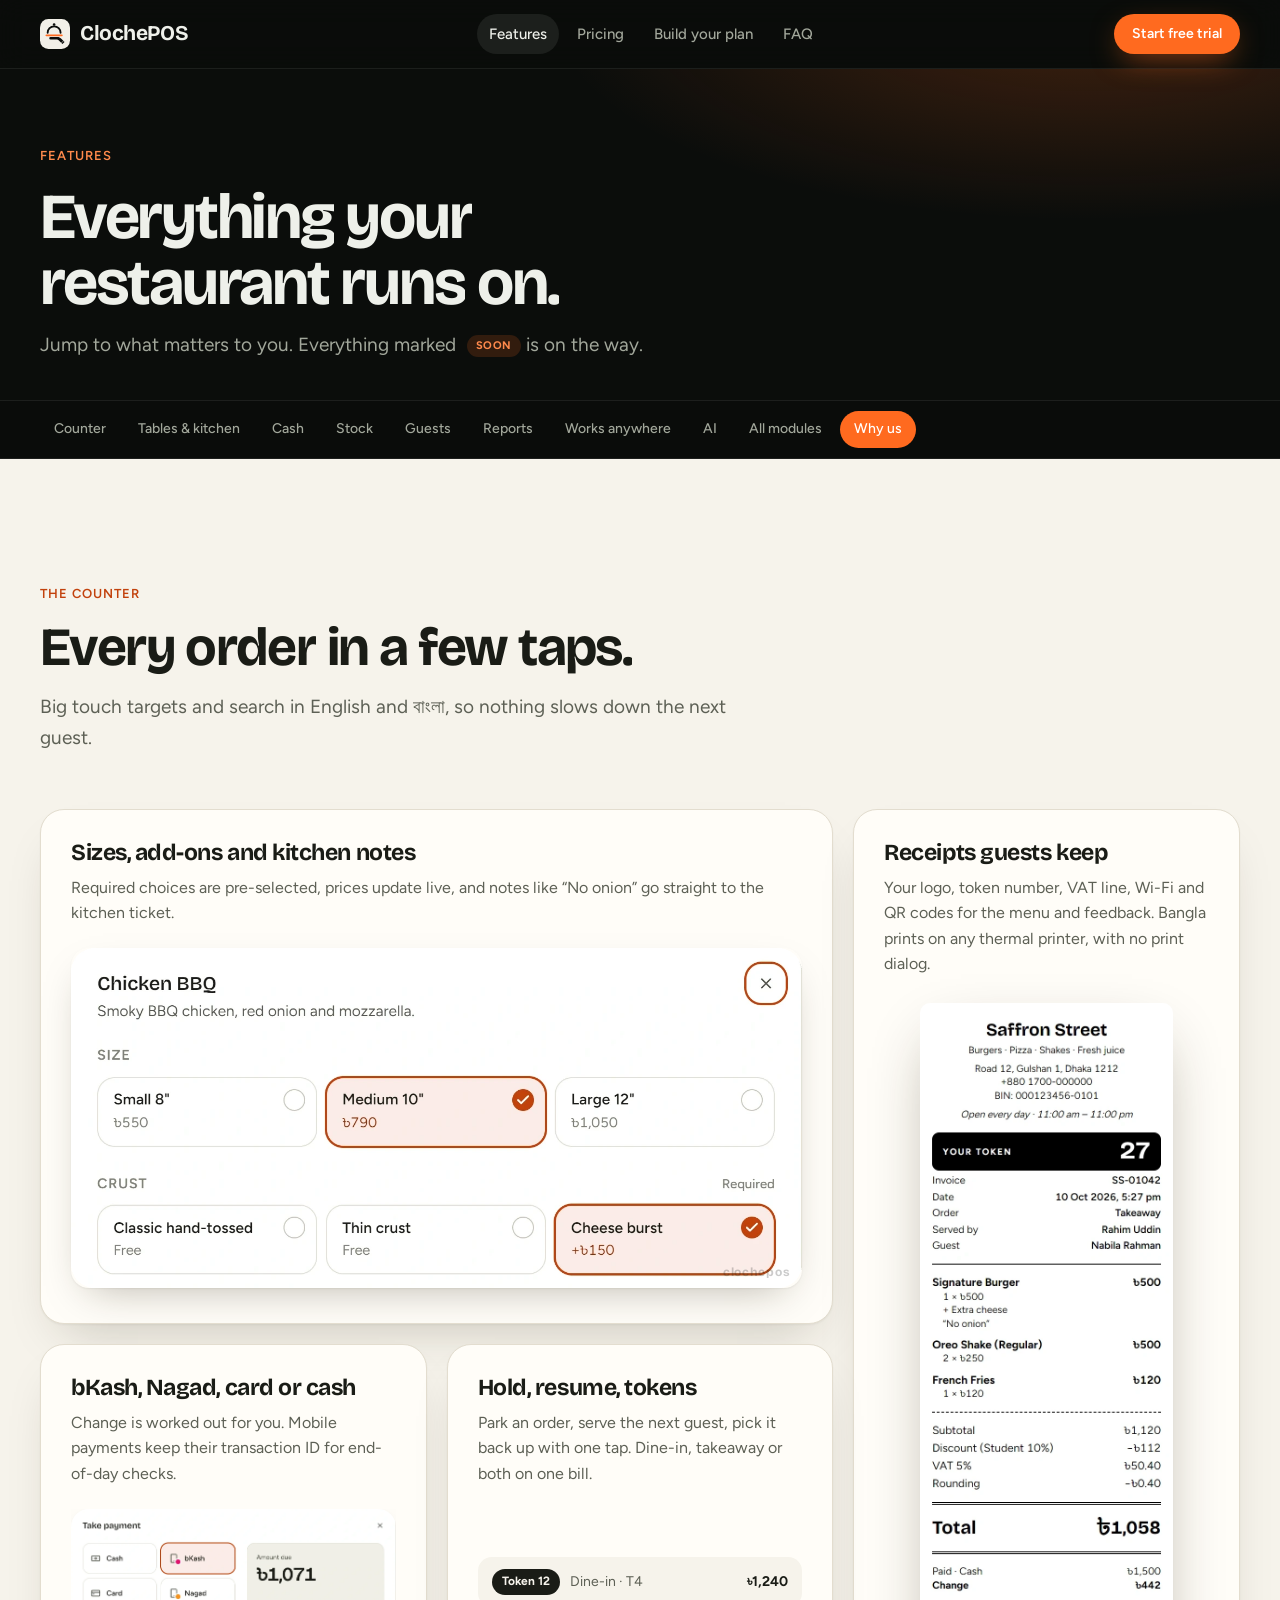
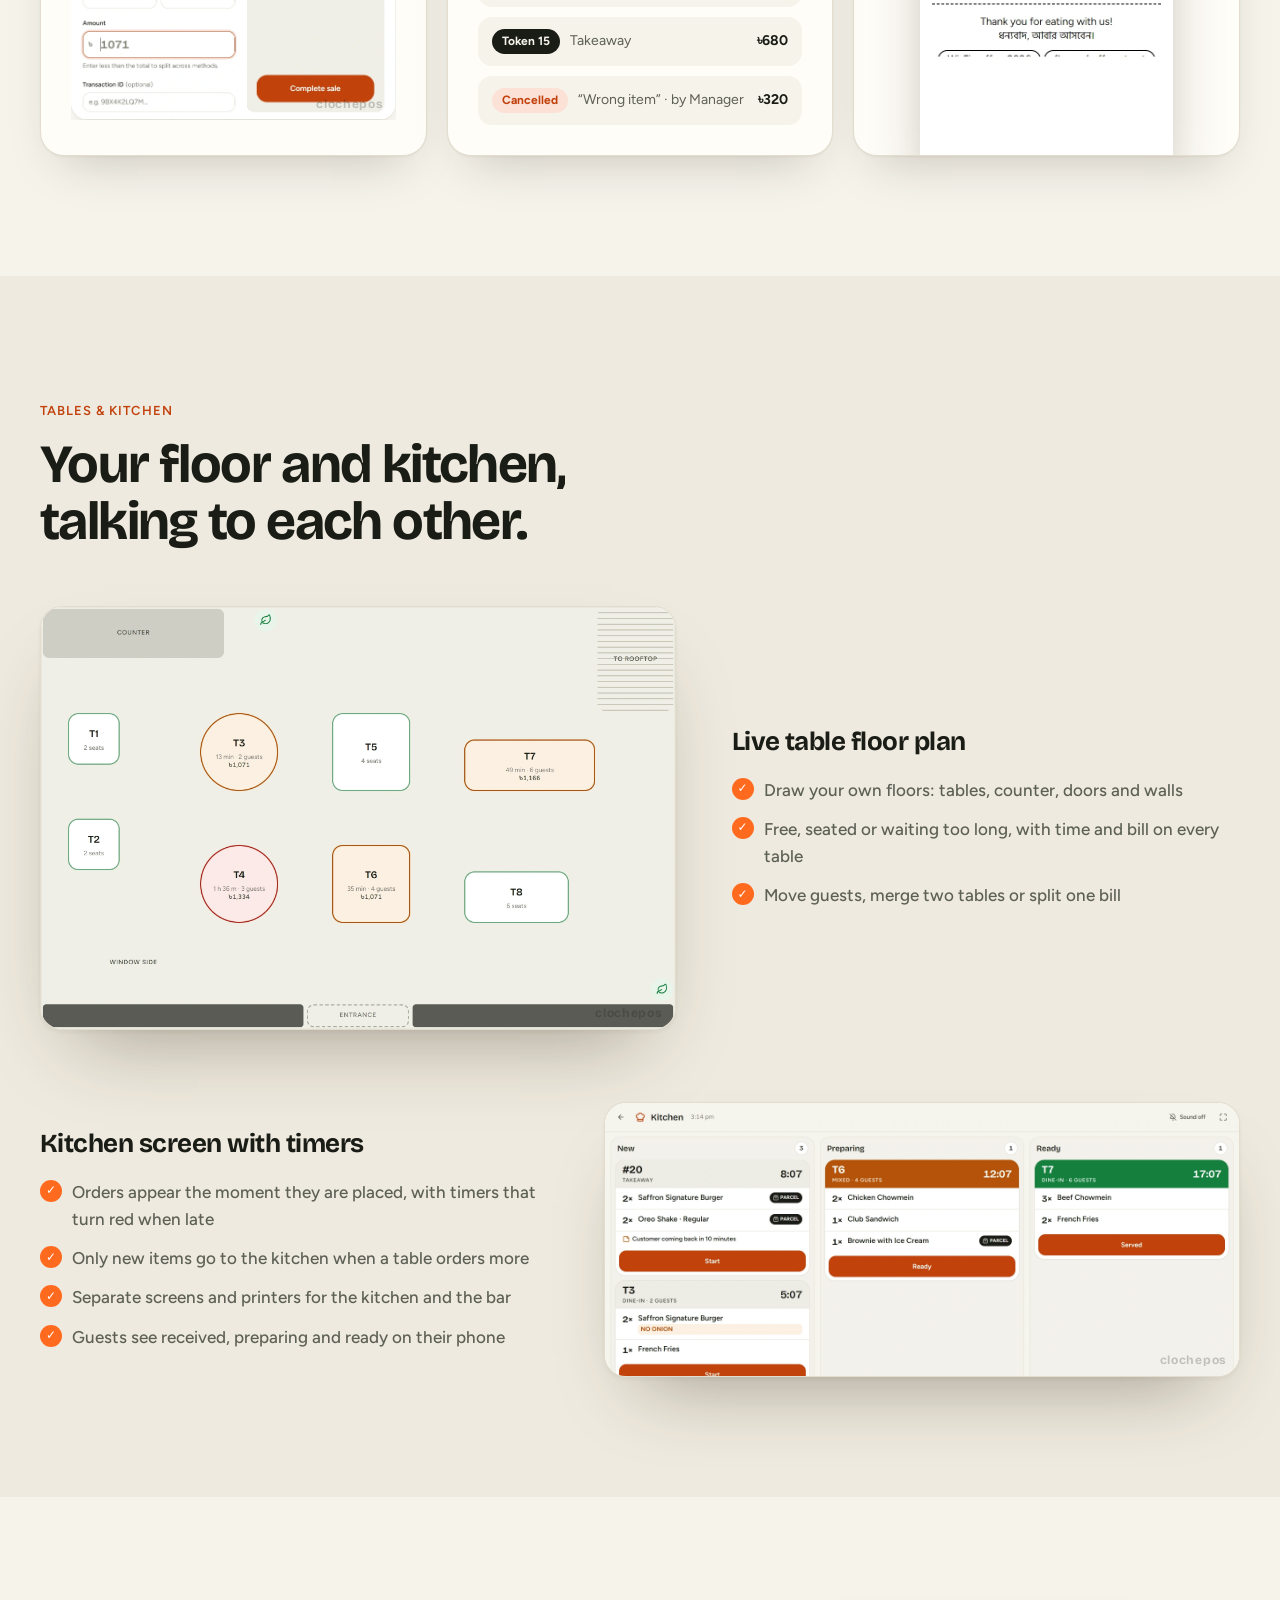
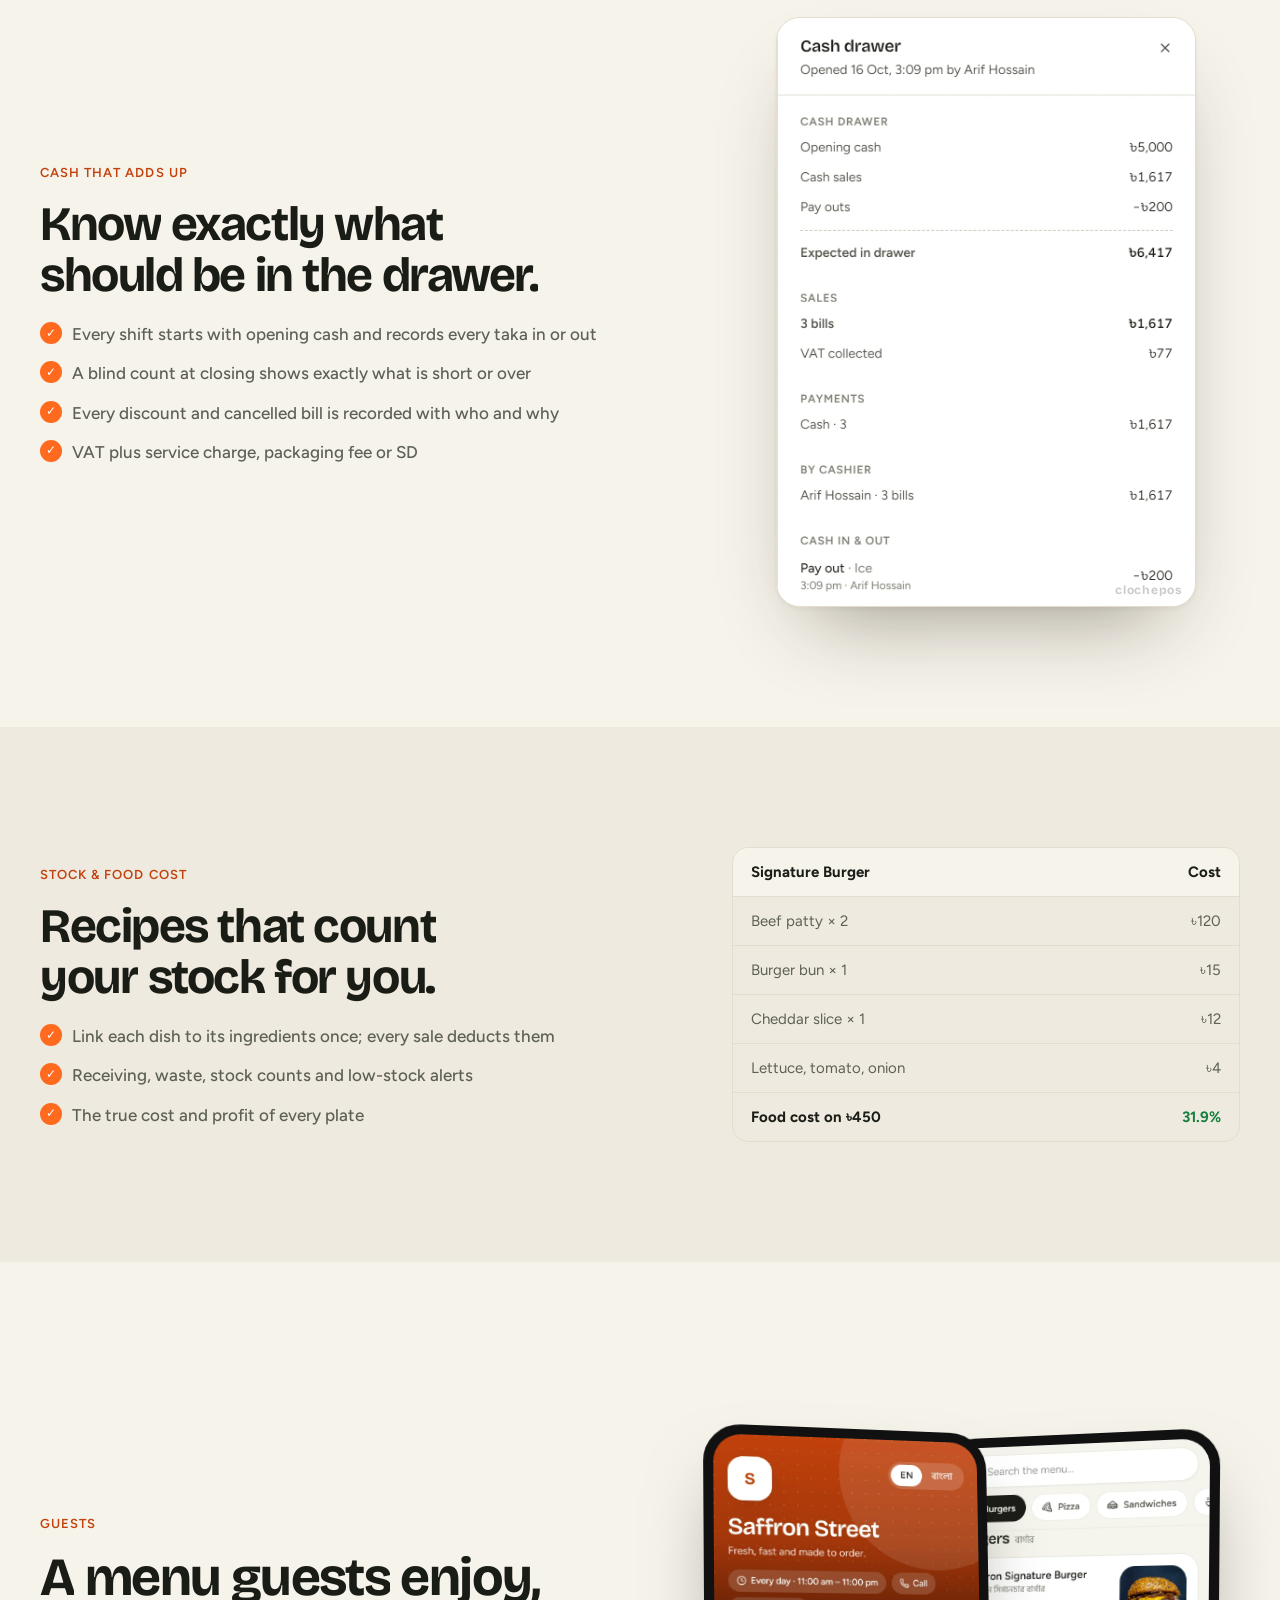
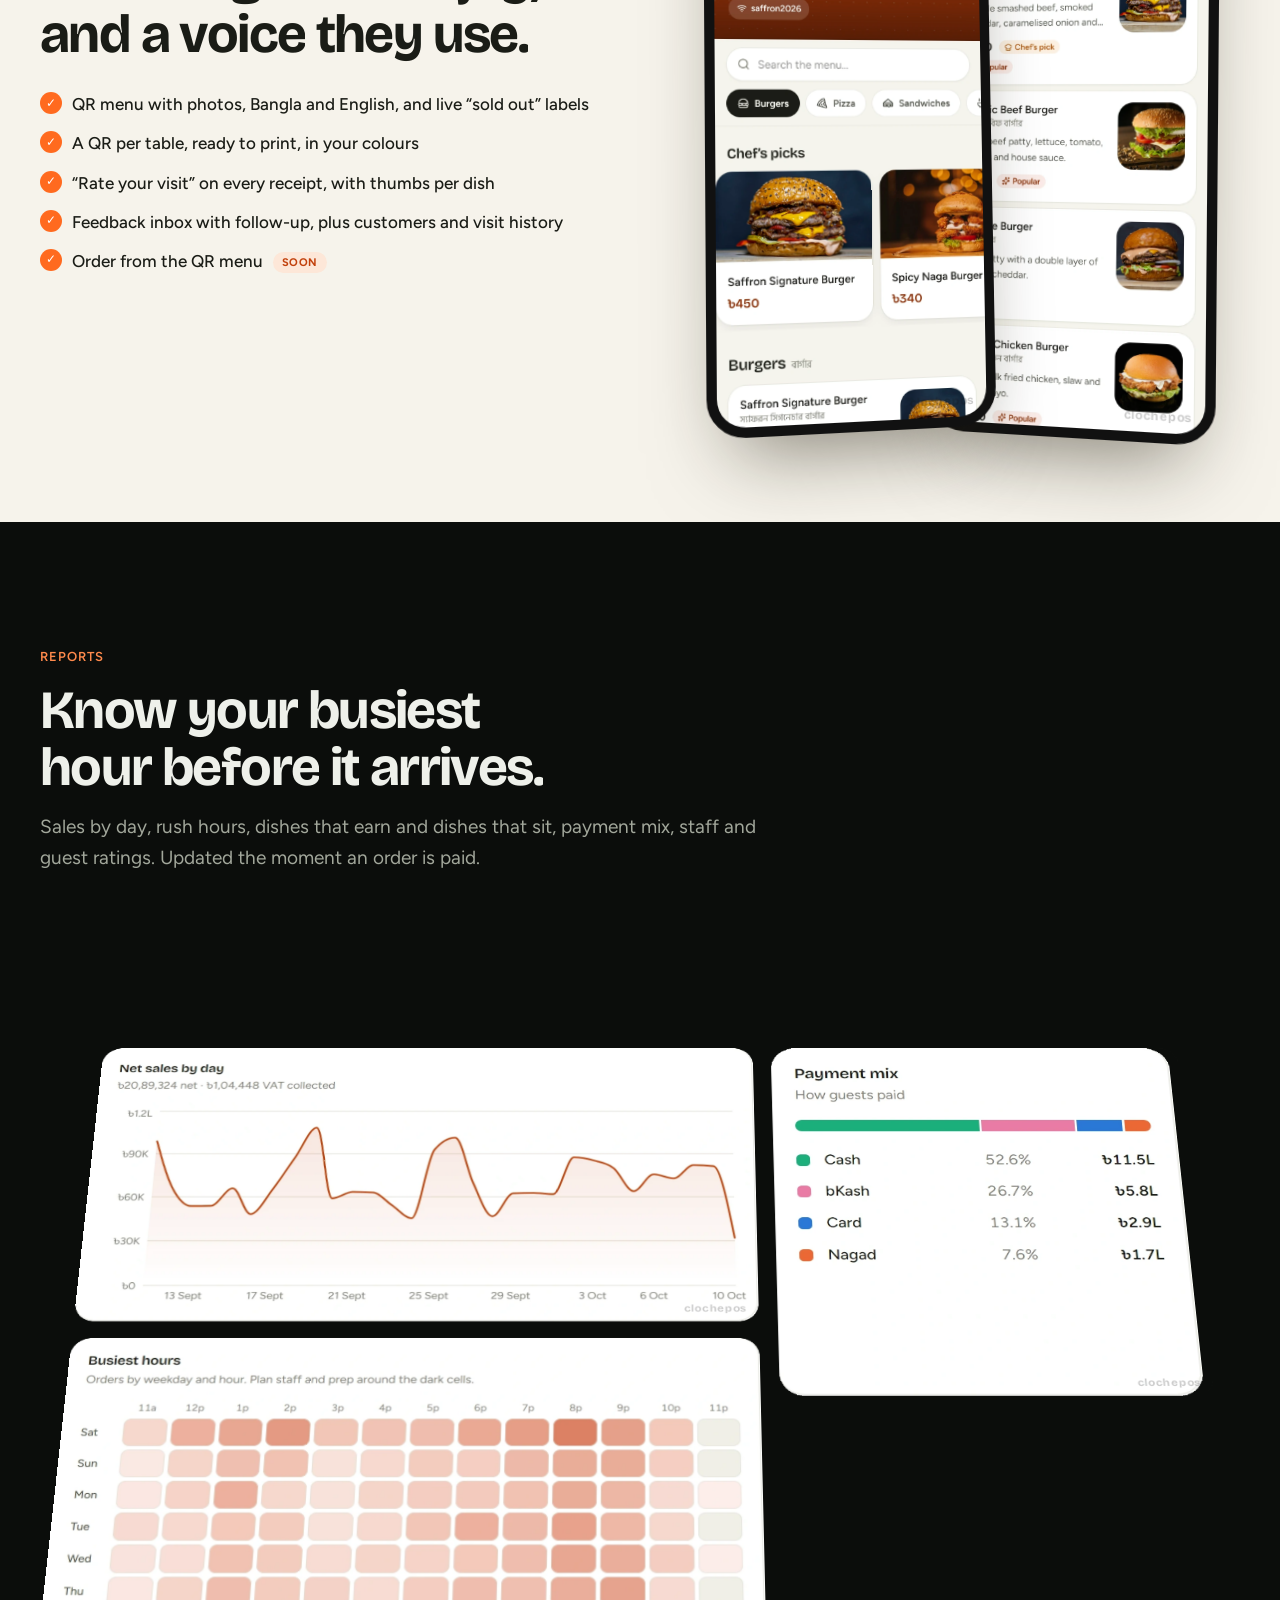
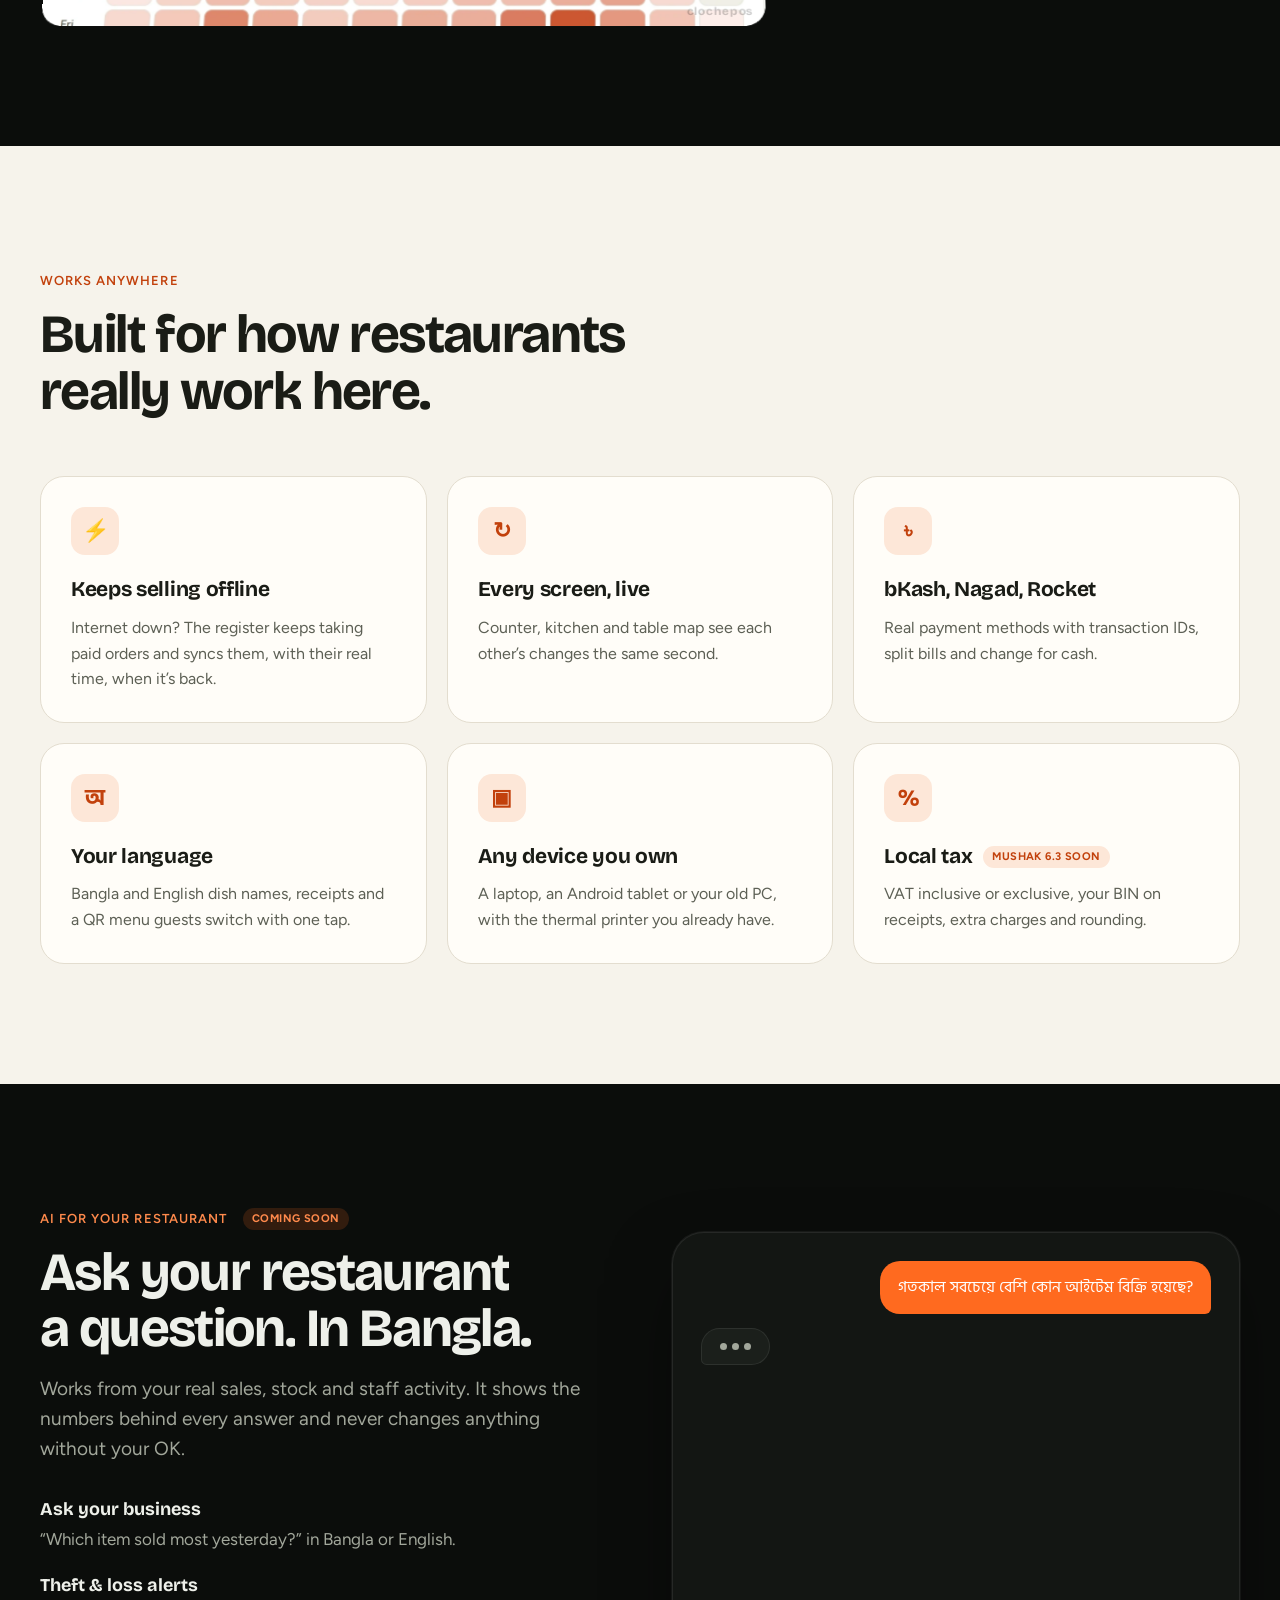
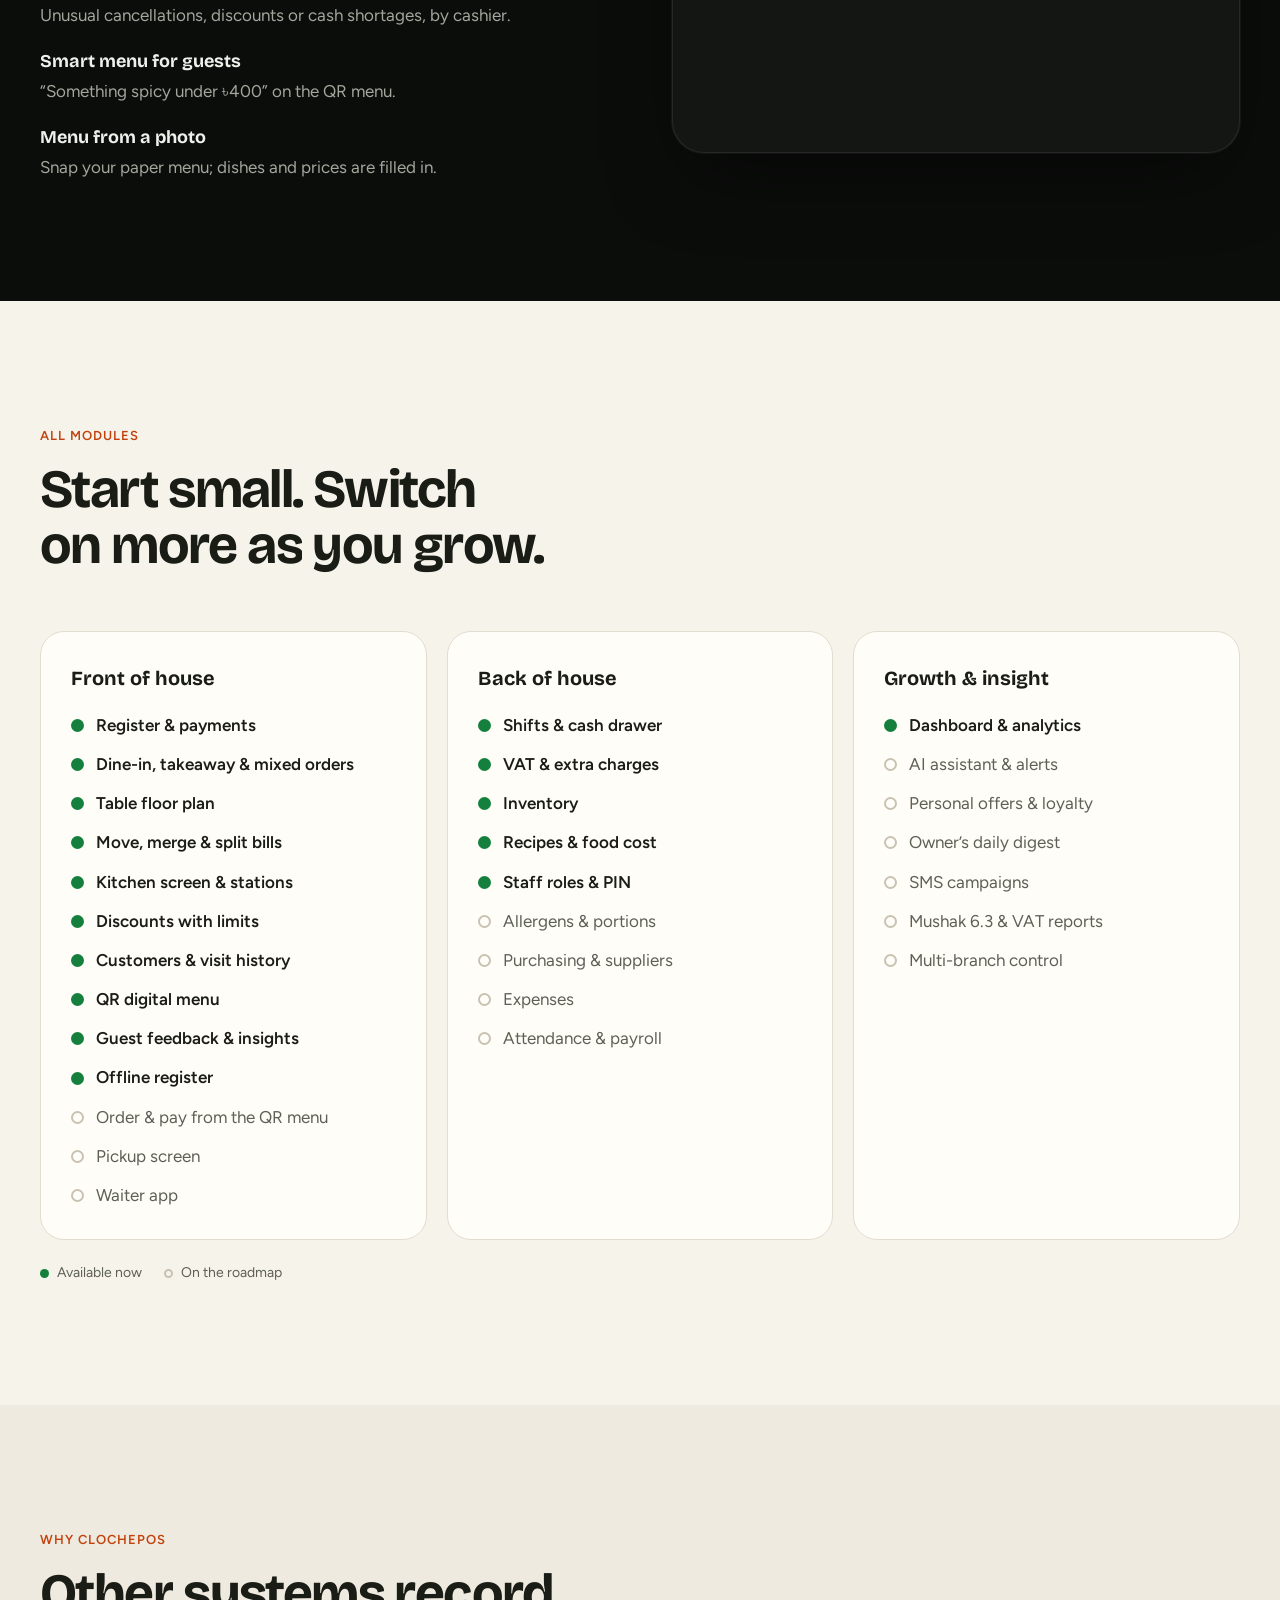
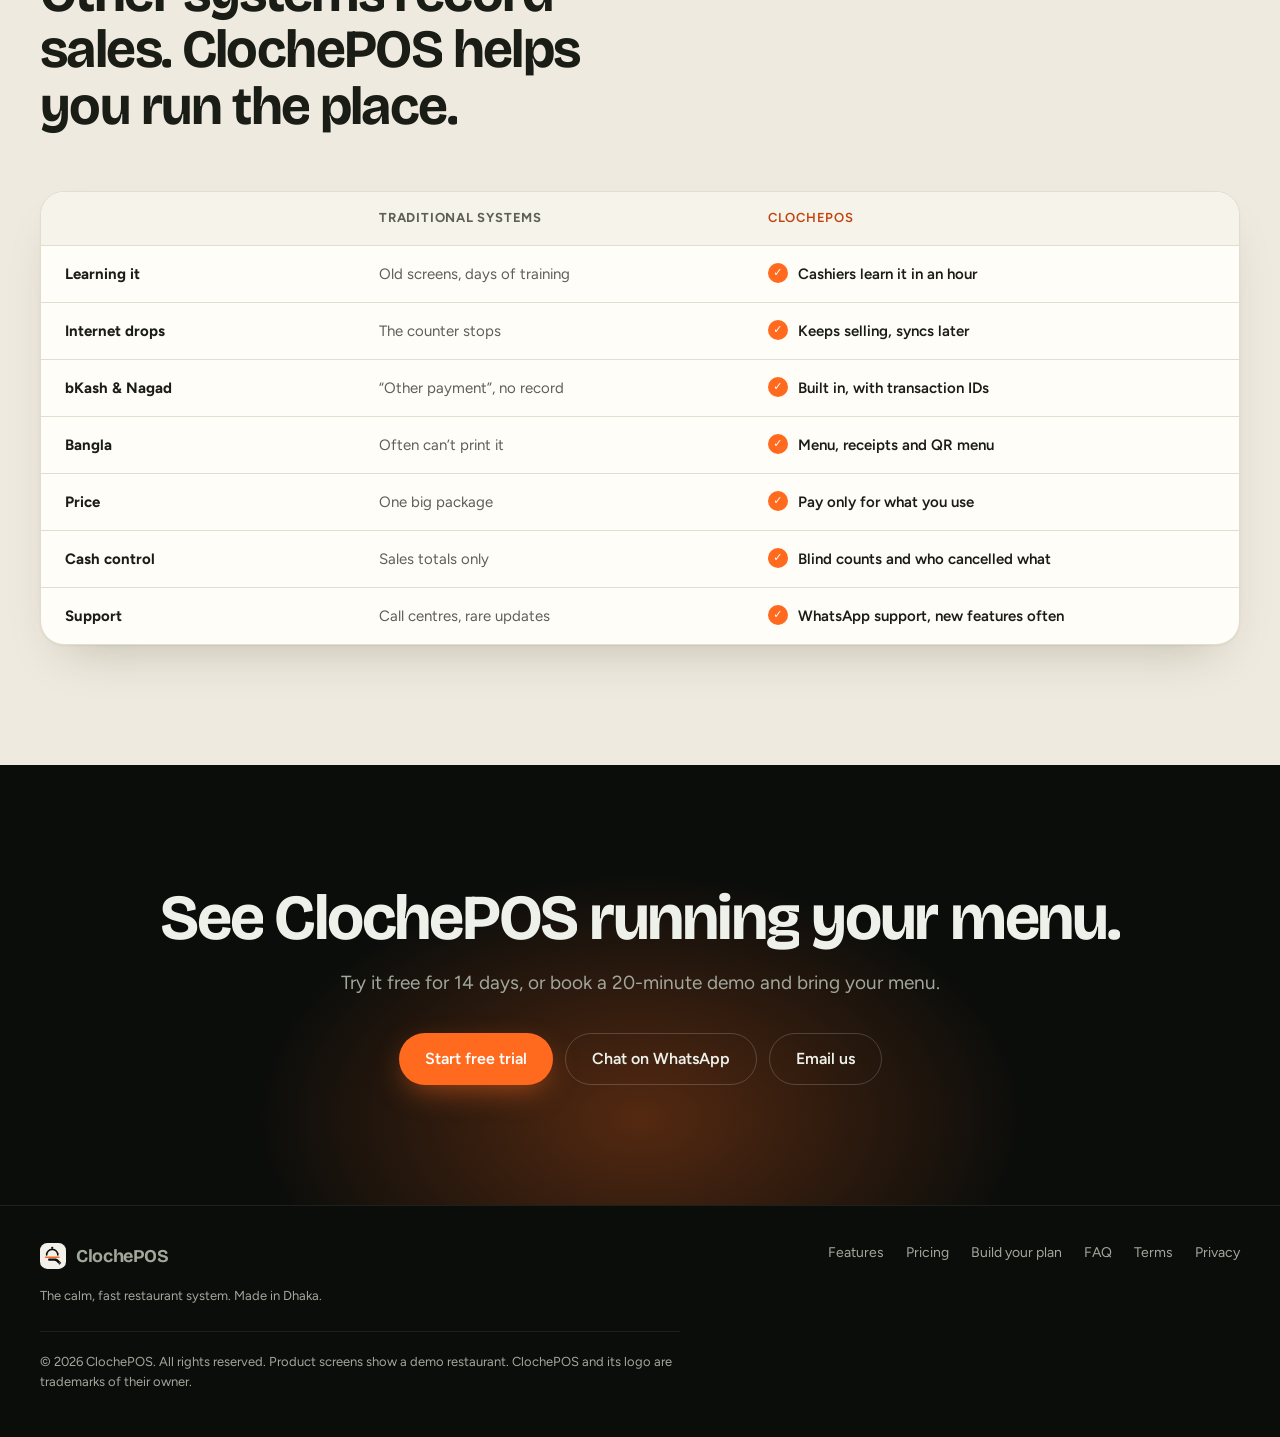
==== features.html @ 8d11abac "Split the site into short pages and rename to ClochePOS Home is now a short overview; features, pric" ====
<!doctype html>
<html lang="en">
<head>
    <meta charset="utf-8">
    <meta name="viewport" content="width=device-width, initial-scale=1">
    <title>Features · ClochePOS</title>
    <meta name="description" content="Everything ClochePOS does: fast billing, tables and kitchen screen, cash control, stock and food cost, QR menu and guest feedback, reports, offline register and live updates.">
    <meta name="theme-color" content="#0b0d0b">
    <link rel="canonical" href="https://clochepos.com/features">
    <meta property="og:title" content="Features · ClochePOS">
    <meta property="og:description" content="Everything ClochePOS does: fast billing, tables and kitchen screen, cash control, stock and food cost, QR menu and guest feedback, reports, offline register and live updates.">
    <meta property="og:type" content="website">
    <meta property="og:url" content="https://clochepos.com/features">
    <link rel="icon" href="assets/favicon.svg" type="image/svg+xml">
    <link rel="preconnect" href="https://fonts.googleapis.com">
    <link rel="preconnect" href="https://fonts.gstatic.com" crossorigin>
    <link href="https://fonts.googleapis.com/css2?family=Bricolage+Grotesque:opsz,wght@12..96,500..800&family=Figtree:wght@400..700&family=Hind+Siliguri:wght@400;600&display=swap" rel="stylesheet">
    <link rel="stylesheet" href="assets/styles.css">
    <script>document.documentElement.classList.add("js")</script>
</head>
<body>
<a class="skip" href="#main">Skip to content</a>

<!-- Built by build.py from pages/features.html: edit that file, not this one. -->
<header class="nav">
    <div class="wrap nav-inner">
        <a href="index.html" class="brand" aria-label="ClochePOS home">
            <svg viewBox="0 0 32 32" aria-hidden="true"><rect width="32" height="32" rx="9" fill="#F2F0E8"/><svg x="3.5" y="3.5" width="25" height="25" viewBox="2.6 7.2 29 29"><path d="M8 20.2a8 8 0 0 1 16 0" fill="none" stroke="#0B0D0B" stroke-width="2.3" stroke-linecap="round"/><circle cx="16" cy="10" r="1.6" fill="#0B0D0B"/><path d="M6.5 23.4h19" stroke="#FF6A1F" stroke-width="2.3" stroke-linecap="round"/><path d="M11.6 25.3H20.2C22.1 25.3 23.4 26 24.9 27.5L28.9 31.5L26.3 34.1L21.9 29.7C21 28.8 20.1 28.5 18.7 28.5H11.6A1.6 1.6 0 0 1 11.6 25.3Z" fill="#0B0D0B"/><path d="M27.6 30.2 L25.0 32.8" stroke="#F2F0E8" stroke-width="0.7" stroke-linecap="round"/></svg></svg>
            <span>ClochePOS</span>
        </a>
        <nav class="nav-links" id="nav-links" aria-label="Main">
            <a href="features.html" aria-current="page">Features</a>
            <a href="pricing.html">Pricing</a>
            <a href="plan.html">Build your plan</a>
            <a href="faq.html">FAQ</a>
            <a class="nav-mobile-only" href="#contact" data-contact>Talk to us</a>
        </nav>
        <div class="nav-actions">
            <a class="btn btn-accent btn-sm" data-trial href="https://start.clochepos.com">Start free trial</a>
            <button class="nav-toggle" type="button" aria-expanded="false" aria-controls="nav-links" aria-label="Menu"><span></span><span></span></button>
        </div>
    </div>
    <span class="progress" aria-hidden="true"></span>
</header>

<main id="main">
<section class="page-hero">
        <div class="wrap">
            <p class="eyebrow">Features</p>
            <h1>Everything your restaurant runs on.</h1>
            <p class="lead">Jump to what matters to you. Everything marked <span class="soon dark">Soon</span> is on the way.</p>
        </div>
    </section>
    <nav class="jumpbar" aria-label="Feature sections">
        <div class="wrap jumpbar-inner">
            <a href="#counter">Counter</a>
            <a href="#dine-in">Tables &amp; kitchen</a>
            <a href="#cash">Cash</a>
            <a href="#stock">Stock</a>
            <a href="#guests">Guests</a>
            <a href="#reports">Reports</a>
            <a href="#anywhere">Works anywhere</a>
            <a href="#ai">AI</a>
            <a href="#modules">All modules</a>
            <a href="#why">Why us</a>
        </div>
    </nav>

    <!-- COUNTER -->
    <section class="section light" id="counter">
        <div class="wrap">
            <header class="section-head">
                <p class="eyebrow ink">The counter</p>
                <h2>Every order in a few taps.</h2>
                <p class="lead ink">Big touch targets and search in English and বাংলা, so nothing slows down the next guest.</p>
            </header>
            <div class="bento">
                <article class="card span-2 reveal">
                    <div class="card-copy">
                        <h3>Sizes, add-ons and kitchen notes</h3>
                        <p>Required choices are pre-selected, prices update live, and notes like “No onion” go straight to the kitchen ticket.</p>
                    </div>
                    <figure class="card-shot protect"><img src="assets/img/frag-options.webp" width="839" height="390" alt="Item options with sizes and crust" loading="lazy" draggable="false"></figure>
                </article>
                <article class="card tall reveal">
                    <div class="card-copy">
                        <h3>Receipts guests keep</h3>
                        <p>Your logo, token number, VAT line, Wi-Fi and QR codes for the menu and feedback. Bangla prints on any thermal printer, with no print dialog.</p>
                    </div>
                    <figure class="card-receipt protect"><img src="assets/img/receipt.webp" width="272" height="840" alt="Printed receipt with Bangla thank-you message" loading="lazy" draggable="false"></figure>
                </article>
                <article class="card reveal">
                    <div class="card-copy">
                        <h3>bKash, Nagad, card or cash</h3>
                        <p>Change is worked out for you. Mobile payments keep their transaction ID for end-of-day checks.</p>
                    </div>
                    <figure class="card-shot protect crop-bottom"><img src="assets/img/frag-payment.webp" width="839" height="545" alt="Payment screen with bKash selected" loading="lazy" draggable="false"></figure>
                </article>
                <article class="card reveal">
                    <div class="card-copy">
                        <h3>Hold, resume, tokens</h3>
                        <p>Park an order, serve the next guest, pick it back up with one tap. Dine-in, takeaway or both on one bill.</p>
                    </div>
                    <ul class="mini-list" aria-hidden="true">
                        <li><span class="badge">Token 12</span> Dine-in · T4 <em>৳1,240</em></li>
                        <li><span class="badge">Token 15</span> Takeaway <em>৳680</em></li>
                        <li><span class="badge muted">Cancelled</span> “Wrong item” · by Manager <em>৳320</em></li>
                    </ul>
                </article>
            </div>
        </div>
    </section>

    <!-- DINE-IN -->
    <section class="section cream-2" id="dine-in">
        <div class="wrap">
            <header class="section-head">
                <p class="eyebrow ink">Tables &amp; kitchen</p>
                <h2>Your floor and kitchen, talking to each other.</h2>
            </header>
            <div class="feature-split">
                <figure class="shot-frame protect reveal"><img src="assets/img/frag-floor.webp" width="1104" height="736" alt="Live floor plan with free, seated and long-waiting tables" loading="lazy" draggable="false"></figure>
                <div class="feature-copy reveal">
                    <h3>Live table floor plan</h3>
                    <ul class="ticks">
                        <li>Draw your own floors: tables, counter, doors and walls</li>
                        <li>Free, seated or waiting too long, with time and bill on every table</li>
                        <li>Move guests, merge two tables or split one bill</li>
                    </ul>
                </div>
            </div>
            <div class="feature-split reverse">
                <figure class="shot-frame protect reveal"><img src="assets/img/frag-kitchen.webp" width="1440" height="620" alt="Kitchen screen with new, preparing and ready orders and timers" loading="lazy" draggable="false"></figure>
                <div class="feature-copy reveal">
                    <h3>Kitchen screen with timers</h3>
                    <ul class="ticks">
                        <li>Orders appear the moment they are placed, with timers that turn red when late</li>
                        <li>Only new items go to the kitchen when a table orders more</li>
                        <li>Separate screens and printers for the kitchen and the bar</li>
                        <li>Guests see received, preparing and ready on their phone</li>
                    </ul>
                </div>
            </div>
        </div>
    </section>

    <!-- CASH -->
    <section class="section light" id="cash">
        <div class="wrap feature-split">
            <div class="feature-copy reveal">
                <p class="eyebrow ink">Cash that adds up</p>
                <h2 class="feature-title">Know exactly what should be in the drawer.</h2>
                <ul class="ticks">
                    <li>Every shift starts with opening cash and records every taka in or out</li>
                    <li>A blind count at closing shows exactly what is short or over</li>
                    <li>Every discount and cancelled bill is recorded with who and why</li>
                    <li>VAT plus service charge, packaging fee or SD</li>
                </ul>
            </div>
            <figure class="drawer-frame protect reveal"><img src="assets/img/frag-drawer.webp" width="448" height="630" alt="Cash drawer panel with opening cash, cash sales, pay outs and expected amount" loading="lazy" draggable="false"></figure>
        </div>
    </section>

    <!-- STOCK -->
    <section class="section cream-2" id="stock">
        <div class="wrap feature-split">
            <div class="feature-copy reveal">
                <p class="eyebrow ink">Stock &amp; food cost</p>
                <h2 class="feature-title">Recipes that count your stock for you.</h2>
                <ul class="ticks">
                    <li>Link each dish to its ingredients once; every sale deducts them</li>
                    <li>Receiving, waste, stock counts and low-stock alerts</li>
                    <li>The true cost and profit of every plate</li>
                </ul>
            </div>
            <div class="recipe reveal" aria-hidden="true">
                <div class="recipe-row head"><span>Signature Burger</span><span>Cost</span></div>
                <div class="recipe-row"><span>Beef patty × 2</span><span>৳120</span></div>
                <div class="recipe-row"><span>Burger bun × 1</span><span>৳15</span></div>
                <div class="recipe-row"><span>Cheddar slice × 1</span><span>৳12</span></div>
                <div class="recipe-row"><span>Lettuce, tomato, onion</span><span>৳4</span></div>
                <div class="recipe-row total"><span>Food cost on ৳450</span><span class="ok">33.6%</span></div>
            </div>
        </div>
    </section>

    <!-- GUESTS -->
    <section class="section light" id="guests">
        <div class="wrap qr-split">
            <div class="qr-copy reveal">
                <p class="eyebrow ink">Guests</p>
                <h2>A menu guests enjoy, and a voice they use.</h2>
                <ul class="ticks">
                    <li>QR menu with photos, Bangla and English, and live “sold out” labels</li>
                    <li>A QR per table, ready to print, in your colours</li>
                    <li>“Rate your visit” on every receipt, with thumbs per dish</li>
                    <li>Feedback inbox with follow-up, plus customers and visit history</li>
                    <li>Order from the QR menu <span class="soon">Soon</span></li>
                </ul>
            </div>
            <div class="phones reveal" aria-label="QR menu on two phones">
                <figure class="phone protect"><img src="assets/img/qr-menu.webp" width="520" height="1125" alt="QR menu header with chef's picks" loading="lazy" draggable="false"></figure>
                <figure class="phone back protect"><img src="assets/img/qr-menu-list.webp" width="520" height="1125" alt="QR menu list with photos and prices" loading="lazy" draggable="false"></figure>
            </div>
        </div>
    </section>

    <!-- REPORTS -->
    <section class="section dark" id="reports">
        <div class="wrap insights">
            <header class="section-head">
                <p class="eyebrow">Reports</p>
                <h2>Know your busiest hour before it arrives.</h2>
                <p class="lead">Sales by day, rush hours, dishes that earn and dishes that sit, payment mix, staff and guest ratings. Updated the moment an order is paid.</p>
            </header>
            <div class="insight-stage">
                <figure class="shot ins-trend protect wipe"><img src="assets/img/frag-trend.webp" width="911" height="438" alt="Net sales by day chart" draggable="false"></figure>
                <figure class="shot ins-mix protect wipe"><img src="assets/img/frag-paymix.webp" width="444" height="438" alt="Payment mix: cash, bKash, card, Nagad" draggable="false"></figure>
                <figure class="shot ins-heat protect wipe"><img src="assets/img/frag-heatmap.webp" width="911" height="413" alt="Busiest hours heatmap" draggable="false"></figure>
            </div>
        </div>
    </section>

    <!-- WORKS ANYWHERE -->
    <section class="section light" id="anywhere">
        <div class="wrap">
            <header class="section-head">
                <p class="eyebrow ink">Works anywhere</p>
                <h2>Built for how restaurants really work here.</h2>
            </header>
            <div class="bd-grid">
                <article class="bd reveal"><span class="bd-ico" aria-hidden="true">⚡</span><h3>Keeps selling offline</h3><p>Internet down? The register keeps taking paid orders and syncs them, with their real time, when it’s back.</p></article>
                <article class="bd reveal"><span class="bd-ico" aria-hidden="true">↻</span><h3>Every screen, live</h3><p>Counter, kitchen and table map see each other’s changes the same second.</p></article>
                <article class="bd reveal"><span class="bd-ico" aria-hidden="true">৳</span><h3>bKash, Nagad, Rocket</h3><p>Real payment methods with transaction IDs, split bills and change for cash.</p></article>
                <article class="bd reveal"><span class="bd-ico bn" aria-hidden="true">অ</span><h3>Your language</h3><p>Bangla and English dish names, receipts and a QR menu guests switch with one tap.</p></article>
                <article class="bd reveal"><span class="bd-ico" aria-hidden="true">▣</span><h3>Any device you own</h3><p>A laptop, an Android tablet or your old PC, with the thermal printer you already have.</p></article>
                <article class="bd reveal"><span class="bd-ico" aria-hidden="true">%</span><h3>Local tax <span class="soon">Mushak 6.3 soon</span></h3><p>VAT inclusive or exclusive, your BIN on receipts, extra charges and rounding.</p></article>
            </div>
        </div>
    </section>

    <!-- AI -->
    <section class="section dark ai" id="ai">
        <div class="wrap ai-grid">
            <div>
                <p class="eyebrow">AI for your restaurant <span class="soon dark">Coming soon</span></p>
                <h2>Ask your restaurant a question. In Bangla.</h2>
                <p class="lead">Works from your real sales, stock and staff activity. It shows the numbers behind every answer and never changes anything without your OK.</p>
                <ul class="ai-list">
                    <li><b>Ask your business</b> “Which item sold most yesterday?” in Bangla or English.</li>
                    <li><b>Theft &amp; loss alerts</b> Unusual cancellations, discounts or cash shortages, by cashier.</li>
                    <li><b>Smart menu for guests</b> “Something spicy under ৳400” on the QR menu.</li>
                    <li><b>Menu from a photo</b> Snap your paper menu; dishes and prices are filled in.</li>
                </ul>
            </div>
            <div class="chat" aria-label="Example conversation">
                <div class="msg me bn">গতকাল সবচেয়ে বেশি কোন আইটেম বিক্রি হয়েছে?</div>
                <div class="msg bot">
                    <p><b>Classic Beef Burger</b> led yesterday with <b>38 sold</b> (৳12,160), up 18% on last Friday.</p>
                    <p class="hint">You’re likely to run low on burger buns by Saturday evening. Order 120 more.</p>
                </div>
                <div class="msg me">Any cancelled bills I should look at?</div>
                <div class="msg bot"><p>3 bills were cancelled after 10 pm on one register, all marked “Wrong item”. That’s higher than usual for that shift.</p></div>
            </div>
        </div>
    </section>

    <!-- MODULES -->
    <section class="section light" id="modules">
        <div class="wrap">
            <header class="section-head">
                <p class="eyebrow ink">All modules</p>
                <h2>Start small. Switch on more as you grow.</h2>
            </header>
            <div class="modules">
                <div class="mod-col">
                    <h3>Front of house</h3>
                    <ul>
                        <li class="live">Register &amp; payments</li>
                        <li class="live">Dine-in, takeaway &amp; mixed orders</li>
                        <li class="live">Table floor plan</li>
                        <li class="live">Move, merge &amp; split bills</li>
                        <li class="live">Kitchen screen &amp; stations</li>
                        <li class="live">Discounts with limits</li>
                        <li class="live">Customers &amp; visit history</li>
                        <li class="live">QR digital menu</li>
                        <li class="live">Guest feedback &amp; insights</li>
                        <li class="live">Offline register</li>
                        <li>Order &amp; pay from the QR menu</li>
                        <li>Pickup screen</li>
                        <li>Waiter app</li>
                    </ul>
                </div>
                <div class="mod-col">
                    <h3>Back of house</h3>
                    <ul>
                        <li class="live">Shifts &amp; cash drawer</li>
                        <li class="live">VAT &amp; extra charges</li>
                        <li class="live">Inventory</li>
                        <li class="live">Recipes &amp; food cost</li>
                        <li class="live">Staff roles &amp; PIN</li>
                        <li>Allergens &amp; portions</li>
                        <li>Purchasing &amp; suppliers</li>
                        <li>Expenses</li>
                        <li>Attendance &amp; payroll</li>
                    </ul>
                </div>
                <div class="mod-col">
                    <h3>Growth &amp; insight</h3>
                    <ul>
                        <li class="live">Dashboard &amp; analytics</li>
                        <li>AI assistant &amp; alerts</li>
                        <li>Personal offers &amp; loyalty</li>
                        <li>Owner’s daily digest</li>
                        <li>SMS campaigns</li>
                        <li>Mushak 6.3 &amp; VAT reports</li>
                        <li>Multi-branch control</li>
                    </ul>
                </div>
            </div>
            <p class="legend"><span class="live-dot"></span> Available now <span class="soon-dot"></span> On the roadmap</p>
        </div>
    </section>

    <!-- WHY US -->
    <section class="section cream-2" id="why">
        <div class="wrap">
            <header class="section-head">
                <p class="eyebrow ink">Why ClochePOS</p>
                <h2>Other systems record sales. ClochePOS helps you run the place.</h2>
            </header>
            <div class="compare reveal" role="table" aria-label="ClochePOS compared with traditional restaurant software">
                <div class="compare-row compare-head" role="row">
                    <span role="columnheader"></span>
                    <span role="columnheader">Traditional systems</span>
                    <span role="columnheader">ClochePOS</span>
                </div>
                <div class="compare-row" role="row"><span role="rowheader">Learning it</span><span role="cell">Old screens, days of training</span><span role="cell">Cashiers learn it in an hour</span></div>
                <div class="compare-row" role="row"><span role="rowheader">Internet drops</span><span role="cell">The counter stops</span><span role="cell">Keeps selling, syncs later</span></div>
                <div class="compare-row" role="row"><span role="rowheader">bKash &amp; Nagad</span><span role="cell">“Other payment”, no record</span><span role="cell">Built in, with transaction IDs</span></div>
                <div class="compare-row" role="row"><span role="rowheader">Bangla</span><span role="cell">Often can’t print it</span><span role="cell">Menu, receipts and QR menu</span></div>
                <div class="compare-row" role="row"><span role="rowheader">Price</span><span role="cell">One big package</span><span role="cell">Pay only for what you use</span></div>
                <div class="compare-row" role="row"><span role="rowheader">Cash control</span><span role="cell">Sales totals only</span><span role="cell">Blind counts and who cancelled what</span></div>
                <div class="compare-row" role="row"><span role="rowheader">Support</span><span role="cell">Call centres, rare updates</span><span role="cell">WhatsApp support, new features often</span></div>
            </div>
        </div>
    </section>

    <!-- CTA -->
    <section class="section dark cta" id="contact">
        <div class="wrap cta-inner">
            <h2>See ClochePOS running your menu.</h2>
            <p class="lead">Try it free for 14 days, or book a 20-minute demo and bring your menu.</p>
            <div class="hero-ctas center">
                <a class="btn btn-accent" data-trial href="https://start.clochepos.com">Start free trial</a>
                <a class="btn btn-ghost" data-cta href="#contact">Chat on WhatsApp</a>
                <a class="btn btn-ghost" data-email href="#contact">Email us</a>
            </div>
        </div>
    </section>
</main>

<footer class="footer">
    <div class="wrap footer-grid">
        <div>
            <a href="index.html" class="brand small" aria-label="ClochePOS home">
                <svg viewBox="0 0 32 32" aria-hidden="true"><rect width="32" height="32" rx="9" fill="#F2F0E8"/><svg x="3.5" y="3.5" width="25" height="25" viewBox="2.6 7.2 29 29"><path d="M8 20.2a8 8 0 0 1 16 0" fill="none" stroke="#0B0D0B" stroke-width="2.3" stroke-linecap="round"/><circle cx="16" cy="10" r="1.6" fill="#0B0D0B"/><path d="M6.5 23.4h19" stroke="#FF6A1F" stroke-width="2.3" stroke-linecap="round"/><path d="M11.6 25.3H20.2C22.1 25.3 23.4 26 24.9 27.5L28.9 31.5L26.3 34.1L21.9 29.7C21 28.8 20.1 28.5 18.7 28.5H11.6A1.6 1.6 0 0 1 11.6 25.3Z" fill="#0B0D0B"/><path d="M27.6 30.2 L25.0 32.8" stroke="#F2F0E8" stroke-width="0.7" stroke-linecap="round"/></svg></svg>
                <span>ClochePOS</span>
            </a>
            <p class="footer-tag">The calm, fast restaurant system. Made in Dhaka.</p>
        </div>
        <nav class="footer-links" aria-label="Footer">
            <a href="features.html">Features</a>
            <a href="pricing.html">Pricing</a>
            <a href="plan.html">Build your plan</a>
            <a href="faq.html">FAQ</a>
            <a href="terms.html">Terms</a>
            <a href="privacy.html">Privacy</a>
        </nav>
        <p class="footer-legal">© <span id="year">2026</span> ClochePOS. All rights reserved. Product screens show a demo restaurant. ClochePOS and its logo are trademarks of their owner.</p>
    </div>
</footer>

<script src="assets/contact.js" defer></script>
<script src="assets/site.js" defer></script>
</body>
</html>
---- assets/styles.css ----
/* ClochePOS marketing site. Dark hero, warm cream body, one ember accent. */
:root {
    --ink: #0b0d0b;
    --ink-2: #131613;
    --ink-3: #1b1f1b;
    --line-d: rgba(255, 255, 255, 0.08);
    --text-d: #eef0ea;
    --muted-d: #a2a79b;

    --cream: #f6f3eb;
    --cream-2: #efeadf;
    --paper: #fffdf8;
    --line-l: #e3ddcf;
    --text-l: #1a1c16;
    --muted-l: #5d6055;

    --accent: #ff6a1f;
    --accent-2: #ff8a4c;
    --accent-ink: #c2410c;
    --ok: #15803d;

    --r-sm: 10px;
    --r-md: 16px;
    --r-lg: 24px;
    --r-xl: 32px;
    --shadow-d: 0 30px 80px -20px rgba(0, 0, 0, 0.6), 0 0 0 1px rgba(255, 255, 255, 0.06);
    --shadow-l: 0 1px 2px rgba(40, 32, 12, 0.05), 0 24px 48px -24px rgba(40, 32, 12, 0.25);
    --ease: cubic-bezier(0.25, 1, 0.5, 1);

    --font: 'Figtree', system-ui, sans-serif;
    --display: 'Bricolage Grotesque', 'Figtree', sans-serif;
    --bangla: 'Hind Siliguri', 'Figtree', sans-serif;
}

* { box-sizing: border-box; }
html { scroll-behavior: smooth; -webkit-text-size-adjust: 100%; }
body {
    margin: 0;
    background: var(--ink);
    color: var(--text-d);
    font-family: var(--font);
    font-size: 17px;
    line-height: 1.6;
    -webkit-font-smoothing: antialiased;
}
img { display: block; max-width: 100%; height: auto; }
a { color: inherit; }
h1, h2, h3 { font-family: var(--display); margin: 0; text-wrap: balance; }
p { margin: 0; }
:focus-visible { outline: 2px solid var(--accent); outline-offset: 3px; border-radius: 6px; }

.wrap { width: min(1200px, 100% - 40px); margin-inline: auto; }
.skip { position: absolute; left: -999px; top: 8px; background: #fff; color: #000; padding: 8px 12px; border-radius: 8px; z-index: 100; }
.skip:focus { left: 8px; }

/* ---------- Nav ---------- */
.nav { position: sticky; top: 0; z-index: 50; backdrop-filter: blur(14px); background: rgba(11, 13, 11, 0.72); border-bottom: 1px solid var(--line-d); }
.nav-inner { display: flex; align-items: center; justify-content: space-between; height: 68px; gap: 24px; }
.brand { display: inline-flex; align-items: center; gap: 10px; text-decoration: none; font-family: var(--display); font-weight: 700; font-size: 21px; letter-spacing: -0.02em; }
.brand svg { width: 30px; height: 30px; }
.brand.small { font-size: 18px; }
.brand.small svg { width: 26px; height: 26px; }
.nav-links { display: flex; gap: 6px; }
.nav-links a { text-decoration: none; color: var(--muted-d); font-size: 15px; font-weight: 500; padding: 8px 12px; border-radius: 999px; transition: color .15s, background .15s; }
.nav-links a:hover { color: var(--text-d); background: rgba(255, 255, 255, 0.06); }

/* ---------- Buttons ---------- */
.btn { display: inline-flex; align-items: center; justify-content: center; gap: 8px; height: 52px; padding: 0 26px; border-radius: 999px; font-weight: 600; font-size: 16px; text-decoration: none; transition: transform .15s var(--ease), background .15s, box-shadow .2s, border-color .15s; white-space: nowrap; }
.btn:active { transform: scale(0.98); }
.btn-sm { height: 40px; padding: 0 18px; font-size: 14px; }
.btn-accent { background: var(--accent); color: #fff; box-shadow: 0 10px 30px -8px rgba(255, 106, 31, 0.6); }
.btn-accent:hover { background: #ff7b37; box-shadow: 0 14px 36px -8px rgba(255, 106, 31, 0.75); }
.btn-light { background: var(--text-d); color: var(--ink); }
.btn-light:hover { background: #fff; }
.btn-ghost { color: var(--text-d); border: 1px solid rgba(255, 255, 255, 0.18); }
.btn-ghost:hover { border-color: rgba(255, 255, 255, 0.4); background: rgba(255, 255, 255, 0.04); }
.btn-outline { border: 1px solid var(--line-l); color: var(--text-l); background: var(--paper); }
.btn-outline:hover { border-color: var(--text-l); }

/* ---------- Type helpers ---------- */
.eyebrow { display: inline-flex; align-items: center; gap: 10px; font-size: 13px; font-weight: 600; letter-spacing: 0.08em; text-transform: uppercase; color: var(--accent-2); }
.eyebrow.ink { color: var(--accent-ink); }
.eyebrow .dot { width: 8px; height: 8px; border-radius: 50%; background: var(--accent); box-shadow: 0 0 0 4px rgba(255, 106, 31, 0.2); }
.lead { color: var(--muted-d); font-size: 19px; max-width: 60ch; }
.lead.ink { color: var(--muted-l); }
.soon { display: inline-block; margin-left: 6px; padding: 2px 9px; border-radius: 999px; font-family: var(--font); font-size: 11px; font-weight: 700; letter-spacing: 0.04em; text-transform: uppercase; vertical-align: middle; background: #fde7d8; color: var(--accent-ink); }
.soon.dark { background: rgba(255, 106, 31, 0.16); color: var(--accent-2); }

/* ---------- Hero ---------- */
.hero { position: relative; overflow: hidden; padding: 96px 0 120px; }
.hero-glow { position: absolute; inset: -20% -10% auto auto; width: 900px; height: 900px; background: radial-gradient(closest-side, rgba(255, 106, 31, 0.28), transparent 70%); pointer-events: none; }
.hero-grid { position: relative; display: grid; grid-template-columns: 1.02fr 1fr; gap: 56px; align-items: center; }
.hero h1 { font-size: clamp(42px, 5.4vw, 72px); line-height: 1.02; letter-spacing: -0.035em; margin: 22px 0 22px; font-weight: 700; }
.hero-ctas { display: flex; flex-wrap: wrap; gap: 12px; margin-top: 34px; }
.hero-ctas.center { justify-content: center; }
.hero-points { display: flex; flex-wrap: wrap; gap: 8px 22px; list-style: none; padding: 0; margin: 28px 0 0; color: var(--muted-d); font-size: 14px; }
.hero-points li::before { content: '✓'; color: var(--accent-2); margin-right: 8px; font-weight: 700; }

.hero-visual { position: relative; height: 600px; }
.shot { margin: 0; border-radius: 20px; overflow: hidden; box-shadow: var(--shadow-d); background: transparent; }
.shot-items { left: 0; top: 40px; width: 88%; border-radius: 18px; }
/* Beats .protect (position: relative) for the layered hero images. */
.hero-visual .shot { position: absolute; }
.shot-cart { right: 0; top: 176px; width: 35%; border-radius: 20px; z-index: 2; }
.shot-phone { left: 5%; top: 250px; width: 26%; z-index: 2; border-radius: 30px; border: 7px solid #0b0d0b; box-shadow: var(--shadow-d), 0 0 0 1px rgba(255, 255, 255, 0.12); }

.chip { position: absolute; display: flex; align-items: center; gap: 12px; padding: 12px 16px; border-radius: 16px; background: rgba(23, 26, 23, 0.82); backdrop-filter: blur(12px); border: 1px solid rgba(255, 255, 255, 0.1); box-shadow: var(--shadow-d); font-size: 14px; }
.chip b { display: block; font-family: var(--display); font-size: 17px; }
.chip small { color: var(--muted-d); font-size: 12px; }
.chip-pay { left: 36%; bottom: 36px; z-index: 3; }
.chip-ico { width: 34px; height: 34px; border-radius: 10px; }
.chip-ico.bkash { background: linear-gradient(135deg, #e2136e, #b30f58); }
.chip-token { left: 62%; top: 4px; z-index: 3; flex-direction: column; gap: 0; padding: 10px 18px; text-align: center; }
.chip-token b { font-size: 30px; line-height: 1; color: var(--accent-2); }

/* Watermark + anti-drag on product imagery */
.protect { position: relative; user-select: none; -webkit-user-select: none; -webkit-touch-callout: none; }
.protect img { pointer-events: none; }
.protect::after { content: 'clochepos'; position: absolute; right: 12px; bottom: 10px; font: 700 12px/1 var(--display); letter-spacing: 0.06em; color: rgba(20, 20, 20, 0.22); pointer-events: none; }

/* ---------- Strip ---------- */
.strip { border-block: 1px solid var(--line-d); background: var(--ink-2); }
.strip-inner { display: flex; align-items: center; gap: 28px; padding: 22px 0; color: var(--muted-d); font-size: 15px; flex-wrap: wrap; }
.strip-inner > span { font-weight: 600; color: var(--text-d); }
.strip ul { display: flex; flex-wrap: wrap; gap: 10px 26px; list-style: none; margin: 0; padding: 0; }
.strip li::before { content: '◆'; color: var(--accent); font-size: 9px; margin-right: 10px; vertical-align: 2px; }

/* ---------- Sections ---------- */
.section { padding: 120px 0; }
.section.light { background: var(--cream); color: var(--text-l); }
.section.cream-2 { background: var(--cream-2); color: var(--text-l); }
.section.dark { background: var(--ink); }
.section-head { max-width: 760px; margin-bottom: 56px; }
.section-head.center { margin-inline: auto; text-align: center; }
.section-head.center .lead { margin-inline: auto; }
.section-head h2 { font-size: clamp(34px, 4.2vw, 54px); line-height: 1.05; letter-spacing: -0.03em; margin: 14px 0 16px; font-weight: 700; }

/* ---------- Bento ---------- */
.bento { display: grid; grid-template-columns: repeat(3, 1fr); gap: 20px; }
.card { position: relative; display: flex; flex-direction: column; gap: 22px; background: var(--paper); border: 1px solid var(--line-l); border-radius: var(--r-lg); padding: 30px; overflow: hidden; box-shadow: var(--shadow-l); }
.card.span-2 { grid-column: span 2; }
.card.tall { grid-row: span 2; }
.card.wide { grid-column: span 3; display: grid; grid-template-columns: 1fr 1.1fr; gap: 40px; align-items: center; }
.card h3 { font-size: 23px; letter-spacing: -0.02em; line-height: 1.15; margin-bottom: 8px; }
.card p { color: var(--muted-l); font-size: 16px; }
.card-shot { margin: 0; background: transparent; }
.card-shot img { border-radius: 18px; box-shadow: 0 1px 2px rgba(40, 32, 12, 0.06), 0 16px 40px -18px rgba(40, 32, 12, 0.35); }
.card-shot img { width: 100%; }
.card-shot.crop-bottom { max-height: 250px; overflow: hidden; }
.card-receipt { margin: 4px auto -60px; width: 78%; max-width: 280px; border-radius: 10px 10px 0 0; overflow: hidden; box-shadow: 0 24px 60px -20px rgba(40, 32, 12, 0.45); }
.mini-list { list-style: none; margin: auto 0 0; padding: 0; display: grid; gap: 10px; }
.mini-list li { display: flex; align-items: center; gap: 10px; padding: 12px 14px; border-radius: 14px; background: var(--cream); font-size: 14px; color: var(--muted-l); }
.mini-list em { margin-left: auto; font-style: normal; font-weight: 700; color: var(--text-l); }
.badge { display: inline-block; padding: 3px 10px; border-radius: 999px; background: var(--text-l); color: var(--cream); font-size: 12px; font-weight: 700; }
.badge.muted { background: #fbe1d6; color: var(--accent-ink); }
.recipe { border: 1px solid var(--line-l); border-radius: var(--r-md); overflow: hidden; font-size: 15px; }
.recipe-row { display: flex; justify-content: space-between; padding: 12px 18px; border-top: 1px solid var(--line-l); color: var(--muted-l); }
.recipe-row:first-child { border-top: 0; }
.recipe-row.head { background: var(--cream); color: var(--text-l); font-weight: 700; }
.recipe-row.total { font-weight: 700; color: var(--text-l); }
.recipe-row .ok { color: var(--ok); }

/* ---------- Insights ---------- */
.insight-stage { position: relative; display: grid; grid-template-columns: 1.6fr 1fr; gap: 20px; }
.ins-trend { grid-column: 1; }
.ins-mix { grid-column: 2; grid-row: span 2; align-self: start; }
.ins-heat { grid-column: 1; }
.insights .shot { box-shadow: var(--shadow-d); }

/* ---------- Bangladesh ---------- */
.bd-grid { display: grid; grid-template-columns: repeat(3, 1fr); gap: 20px; }
.bd { padding: 30px; border-radius: var(--r-lg); background: var(--paper); border: 1px solid var(--line-l); }
.bd h3 { font-size: 21px; letter-spacing: -0.015em; margin: 18px 0 8px; }
.bd p { color: var(--muted-l); font-size: 16px; }
.bd-ico { display: grid; place-items: center; width: 48px; height: 48px; border-radius: 14px; background: #fde7d8; color: var(--accent-ink); font: 700 22px/1 var(--display); }
.bd-ico.bn { font-family: var(--bangla); }

/* ---------- QR ---------- */
.qr-split { display: grid; grid-template-columns: 1fr 1fr; gap: 64px; align-items: center; }
.qr-copy h2 { font-size: clamp(34px, 4.2vw, 54px); letter-spacing: -0.03em; line-height: 1.05; margin: 14px 0 16px; }
.ticks { list-style: none; padding: 0; margin: 28px 0 0; display: grid; gap: 12px; }
.ticks li { padding-left: 32px; position: relative; font-weight: 500; }
.ticks li::before { content: '✓'; position: absolute; left: 0; top: 1px; display: grid; place-items: center; width: 22px; height: 22px; border-radius: 50%; background: var(--accent); color: #fff; font-size: 12px; font-weight: 800; }
.phones { position: relative; height: 620px; }
.phone { position: absolute; margin: 0; width: 290px; border-radius: 38px; border: 10px solid #111; overflow: hidden; box-shadow: 0 40px 80px -30px rgba(30, 24, 8, 0.55); background: #111; }
.phone:first-child { left: 6%; top: 0; z-index: 2; }
.phone.back { right: 4%; top: 80px; }

/* ---------- AI ---------- */
.ai-grid { display: grid; grid-template-columns: 1fr 1fr; gap: 64px; align-items: center; }
.ai h2 { font-size: clamp(34px, 4.2vw, 54px); letter-spacing: -0.03em; line-height: 1.05; margin: 14px 0 16px; }
.ai-list { list-style: none; padding: 0; margin: 30px 0 0; display: grid; gap: 18px; color: var(--muted-d); }
.ai-list b { display: block; color: var(--text-d); font-family: var(--display); font-size: 18px; margin-bottom: 2px; }
.chat { display: flex; flex-direction: column; gap: 14px; padding: 28px; border-radius: var(--r-xl); background: var(--ink-2); border: 1px solid var(--line-d); box-shadow: var(--shadow-d); }
.msg { max-width: 88%; padding: 14px 18px; border-radius: 20px; font-size: 16px; }
.msg.me { align-self: flex-end; background: var(--accent); color: #fff; border-bottom-right-radius: 6px; }
.msg.me.bn { font-family: var(--bangla); }
.msg.bot { align-self: flex-start; background: var(--ink-3); border: 1px solid var(--line-d); border-bottom-left-radius: 6px; display: grid; gap: 10px; }
.msg .hint { padding: 10px 12px; border-radius: 12px; background: rgba(255, 106, 31, 0.12); color: var(--accent-2); font-size: 14px; }

/* ---------- Modules ---------- */
.modules { display: grid; grid-template-columns: repeat(3, 1fr); gap: 20px; }
.mod-col { padding: 30px; border-radius: var(--r-lg); background: var(--paper); border: 1px solid var(--line-l); }
.mod-col h3 { font-size: 20px; margin-bottom: 18px; }
.mod-col ul { list-style: none; padding: 0; margin: 0; display: grid; gap: 12px; }
.mod-col li { display: flex; align-items: center; gap: 12px; color: var(--muted-l); }
.mod-col li::before { content: ''; width: 9px; height: 9px; border-radius: 50%; border: 2px solid #c9c2b2; flex: none; }
.mod-col li.live { color: var(--text-l); font-weight: 600; }
.mod-col li.live::before { border-color: var(--ok); background: var(--ok); }
.legend { margin-top: 22px; color: var(--muted-l); font-size: 14px; display: flex; align-items: center; gap: 8px; }
.live-dot, .soon-dot { width: 9px; height: 9px; border-radius: 50%; display: inline-block; }
.live-dot { background: var(--ok); }
.soon-dot { border: 2px solid #c9c2b2; margin-left: 14px; }

/* ---------- Pricing ---------- */
.billing { display: inline-flex; margin-top: 28px; padding: 5px; border-radius: 999px; background: var(--paper); border: 1px solid var(--line-l); }
.billing button { border: 0; background: transparent; font: 600 15px var(--font); color: var(--muted-l); padding: 10px 20px; border-radius: 999px; cursor: pointer; }
.billing button span { font-size: 12px; color: var(--accent-ink); margin-left: 4px; }
.billing button[aria-checked='true'] { background: var(--text-l); color: var(--cream); }
.billing button[aria-checked='true'] span { color: var(--accent-2); }
.plans { display: grid; grid-template-columns: repeat(4, 1fr); gap: 18px; align-items: stretch; }
.plan { position: relative; display: flex; flex-direction: column; padding: 30px 26px; border-radius: var(--r-lg); background: var(--paper); border: 1px solid var(--line-l); }
.plan.featured { background: var(--ink); color: var(--text-d); border-color: var(--ink); box-shadow: 0 30px 60px -24px rgba(11, 13, 11, 0.6); transform: translateY(-10px); }
.plan .tag { position: absolute; top: -13px; left: 26px; padding: 4px 12px; border-radius: 999px; background: var(--accent); color: #fff; font-size: 12px; font-weight: 700; }
.plan h3 { font-size: 24px; }
.plan-for { color: var(--muted-l); font-size: 14px; margin-top: 4px; }
.plan.featured .plan-for { color: var(--muted-d); }
.price { font-family: var(--display); font-size: 44px; font-weight: 700; letter-spacing: -0.03em; margin: 22px 0 6px; }
.price::before { content: '৳'; font-size: 26px; vertical-align: 14px; margin-right: 2px; }
.price.custom { font-size: 44px; }
.price small.from { display: block; margin: 0 0 4px; font-size: 13px; font-weight: 600; text-transform: uppercase; letter-spacing: 0.06em; }
.price.custom::before { content: none; }
.price.custom span::before { content: '৳'; font-size: 26px; vertical-align: 14px; margin-right: 2px; }
.price small { font-family: var(--font); font-size: 15px; font-weight: 500; color: var(--muted-l); letter-spacing: 0; margin-left: 4px; }
.plan.featured .price small { color: var(--muted-d); }
.plan ul { list-style: none; padding: 0; margin: 20px 0 28px; display: grid; gap: 11px; font-size: 15px; }
.plan li { display: flex; gap: 10px; }
.plan li::before { content: '✓'; color: var(--accent-ink); font-weight: 800; }
.plan.featured li::before { color: var(--accent-2); }
.plan li em { font-style: normal; font-size: 11px; font-weight: 700; text-transform: uppercase; letter-spacing: 0.04em; color: var(--accent-ink); align-self: center; }
.plan.featured li em { color: var(--accent-2); }
.plan .btn { margin-top: auto; }
.fineprint { margin-top: 30px; text-align: center; color: var(--muted-l); font-size: 14px; }

/* ---------- Steps ---------- */
.steps { list-style: none; padding: 0; margin: 0; display: grid; grid-template-columns: repeat(3, 1fr); gap: 20px; }
.steps li { padding: 30px; border-radius: var(--r-lg); background: var(--paper); border: 1px solid var(--line-l); }
.steps span { font: 700 15px var(--display); color: var(--accent-ink); }
.steps h3 { font-size: 22px; margin: 14px 0 8px; }
.steps p { color: var(--muted-l); }

/* ---------- FAQ ---------- */
.faq-wrap { display: grid; grid-template-columns: 0.8fr 1.2fr; gap: 48px; align-items: start; }
.faq { display: grid; gap: 12px; }
.faq details { border-radius: var(--r-md); background: var(--paper); border: 1px solid var(--line-l); padding: 0 24px; }
.faq summary { cursor: pointer; list-style: none; padding: 20px 0; font-weight: 600; font-size: 17px; display: flex; justify-content: space-between; gap: 16px; }
.faq summary::-webkit-details-marker { display: none; }
.faq summary::after { content: '+'; font: 500 24px/1 var(--display); color: var(--accent-ink); transition: transform .2s var(--ease); }
.faq details[open] summary::after { transform: rotate(45deg); }
.faq details p { color: var(--muted-l); padding-bottom: 20px; }

/* ---------- CTA & footer ---------- */
.cta { position: relative; overflow: hidden; text-align: center; }
.cta::before { content: ''; position: absolute; inset: auto 50% -60% auto; translate: 50% 0; width: 1100px; height: 700px; background: radial-gradient(closest-side, rgba(255, 106, 31, 0.3), transparent 70%); }
.cta-inner { position: relative; }
.cta h2 { font-size: clamp(36px, 5vw, 64px); letter-spacing: -0.035em; line-height: 1.02; }
.cta .lead { margin: 18px auto 0; }
.footer { border-top: 1px solid var(--line-d); padding: 36px 0 44px; color: var(--muted-d); font-size: 13px; }
.footer-inner { display: flex; align-items: center; justify-content: space-between; gap: 24px; flex-wrap: wrap; }
.footer p { max-width: 640px; }

/* ---------- What we do ---------- */
/* What is a POS: definition plus the order flow */
.explain { display: grid; grid-template-columns: 1fr 1.5fr; gap: 40px; align-items: center; padding: 36px; margin-bottom: 20px; border-radius: var(--r-lg); background: var(--paper); border: 1px solid var(--line-l); }
.explain-def h3 { font-size: 24px; letter-spacing: -0.02em; margin: 0 0 10px; }
.explain-def p { color: var(--muted-l); font-size: 16.5px; }
.explain-def b { color: var(--text-l); }
.flow { list-style: none; padding: 0; margin: 0; display: grid; grid-template-columns: repeat(4, 1fr); gap: 14px; }
.flow li { position: relative; display: flex; flex-direction: column; gap: 4px; padding: 18px 16px; border-radius: var(--r-md); background: var(--cream); }
.flow li:not(:last-child)::after { content: '→'; position: absolute; right: -12px; top: 50%; translate: 0 -50%; z-index: 1; font-weight: 700; color: var(--accent); }
.flow span { display: grid; place-items: center; width: 28px; height: 28px; margin-bottom: 6px; border-radius: 50%; background: var(--accent); color: #fff; font: 700 14px var(--display); }
.flow b { font-size: 16px; }
.flow small { color: var(--muted-l); font-size: 14px; line-height: 1.45; }
.pillars { display: grid; grid-template-columns: repeat(4, 1fr); gap: 20px; }
.pillar { position: relative; padding: 28px; border-radius: var(--r-lg); background: var(--paper); border: 1px solid var(--line-l); }
.pillar-num { font: 700 14px var(--display); color: var(--accent-ink); }
.pillar h3 { font-size: 21px; letter-spacing: -0.015em; margin: 14px 0 8px; }
.pillar p { color: var(--muted-l); font-size: 16px; }

/* ---------- Feature rows (dine-in, cash) ---------- */
.feature-split { display: grid; grid-template-columns: 1.25fr 1fr; gap: 56px; align-items: center; }
.feature-split + .feature-split { margin-top: 72px; }
.feature-split.reverse { grid-template-columns: 1fr 1.25fr; }
.feature-split.reverse > :first-child { order: 2; }
.feature-copy h3 { font-size: 26px; letter-spacing: -0.02em; line-height: 1.15; }
.feature-copy .ticks { margin-top: 20px; }
.feature-copy .ticks li { color: var(--muted-l); font-weight: 500; }
.feature-title { font-size: clamp(32px, 3.8vw, 48px); line-height: 1.06; letter-spacing: -0.03em; margin: 14px 0 16px; }
.shot-frame { margin: 0; border-radius: 22px; overflow: hidden; background: var(--paper); border: 1px solid var(--line-l); box-shadow: 0 2px 4px rgba(40, 32, 12, 0.05), 0 40px 80px -36px rgba(40, 32, 12, 0.4); }
.shot-frame img { width: 100%; }
.drawer-frame { margin: 0 auto; width: min(100%, 420px); border-radius: 24px; overflow: hidden; background: var(--paper); border: 1px solid var(--line-l); box-shadow: 0 2px 4px rgba(40, 32, 12, 0.05), 0 40px 80px -36px rgba(40, 32, 12, 0.45); }
.drawer-frame img { width: 100%; }

/* ---------- Why us ---------- */
.compare { border-radius: var(--r-lg); overflow: hidden; background: var(--paper); border: 1px solid var(--line-l); box-shadow: var(--shadow-l); }
.compare-row { display: grid; grid-template-columns: 0.8fr 1fr 1.2fr; gap: 16px; padding: 16px 24px; border-top: 1px solid var(--line-l); font-size: 15px; align-items: center; }
.compare-row:first-child { border-top: 0; }
.compare-row > :first-child { font-weight: 700; color: var(--text-l); }
.compare-row > :nth-child(2) { color: var(--muted-l); }
.compare-row > :nth-child(3) { color: var(--text-l); font-weight: 600; display: flex; gap: 10px; }
.compare-row:not(.compare-head) > :nth-child(3)::before { content: '✓'; flex: none; display: grid; place-items: center; width: 20px; height: 20px; margin-top: 1px; border-radius: 50%; background: var(--accent); color: #fff; font-size: 11px; font-weight: 800; }
.compare-head { background: var(--cream); font-size: 13px; font-weight: 700; letter-spacing: 0.06em; text-transform: uppercase; }
.compare-head > :nth-child(2) { color: var(--muted-l); }
.compare-head > :nth-child(3) { color: var(--accent-ink); }

.build-cta { display: flex; align-items: center; justify-content: center; gap: 18px; flex-wrap: wrap; margin-top: 40px; color: var(--muted-l); font-size: 15px; }

/* ---------- Motion ----------
   Everything hidden-by-default is gated on html.js, so the page still reads if scripts fail. */
:root { --spring: cubic-bezier(0.34, 1.56, 0.64, 1); --out: cubic-bezier(0.16, 1, 0.3, 1); }

/* Scroll progress */
.progress { position: absolute; left: 0; right: 0; bottom: -1px; height: 2px; background: linear-gradient(90deg, var(--accent), var(--accent-2)); transform-origin: 0 50%; transform: scaleX(var(--p, 0)); }
.nav { transition: background .3s, box-shadow .3s; }
.nav.scrolled { background: rgba(11, 13, 11, 0.86); box-shadow: 0 10px 30px -12px rgba(0, 0, 0, 0.6); }

/* Reveal: rise out of a soft blur, staggered by --i */
/* Uses `translate` so hover `transform`s still compose on top; only the entrance is delayed. */
.js .reveal { --rd: calc(var(--i, 0) * 90ms); opacity: 0; translate: 0 28px; filter: blur(6px); transition: opacity .9s var(--out) var(--rd), translate .9s var(--out) var(--rd), filter .9s var(--out) var(--rd), transform .5s var(--out), box-shadow .5s var(--out), border-color .3s; }
.js .reveal.in { opacity: 1; translate: none; filter: none; }

/* Chart fragments wipe up into place */
.js .wipe { clip-path: inset(100% 0 0 0 round 20px); transition: clip-path 1.2s var(--out); transition-delay: calc(var(--i, 0) * 140ms); }
.js .wipe img { scale: 1.08; transition: scale 1.6s var(--out); transition-delay: inherit; }
.js .wipe.in { clip-path: inset(0 0 0 0 round 20px); }
.js .wipe.in img { scale: 1; }

/* Headings: each word rises from behind a mask */
.w { display: inline-block; overflow: hidden; vertical-align: top; padding-bottom: 0.08em; margin-bottom: -0.08em; }
.w > span { display: inline-block; }
.js .split .w > span { transform: translateY(105%); transition: transform 1s var(--out); transition-delay: calc(var(--wi) * 55ms + var(--base, 0ms)); }
.js .split.in .w > span { transform: none; }

/* Hero intro, played on load */
.js .intro { opacity: 0; transform: translateY(22px); }
.js .loaded .intro { opacity: 1; transform: none; transition: opacity 1s var(--out), transform 1s var(--out); transition-delay: var(--d, 0ms); }
.hero-visual > .shot { animation: rise 1.3s var(--out) backwards; animation-delay: var(--d, 0ms); animation-play-state: paused; }
.hero-visual > .chip { animation: pop .8s var(--spring) backwards, bob 7s ease-in-out infinite; animation-delay: var(--d, 0ms), calc(var(--d, 0ms) + 0.8s); animation-play-state: paused; }
.loaded .hero-visual > * { animation-play-state: running; }
/* 3D stage: the composition tilts as one plane (z-index stacking stays intact) and the pointer steers it. */
.hero-visual { transform: perspective(2000px) rotateY(calc(var(--ry, 0deg) - 26deg)) rotateX(calc(var(--rx, 0deg) + 12deg)) rotateZ(2deg); transition: transform 1.6s var(--out); }
.loaded .hero-visual { transform: perspective(2000px) rotateY(calc(var(--ry, 0deg) - 12deg)) rotateX(calc(var(--rx, 0deg) + 6deg)) rotateZ(1deg); }
.hero-visual.steer { transition-duration: .9s; }
.hero-visual .chip { backdrop-filter: none; background: rgba(23, 26, 23, 0.94); }
.shot-items { --d: 250ms; }
.shot-phone { --d: 520ms; }
.shot-cart { --d: 680ms; }
.chip-token { --d: 1000ms; }
.chip-pay { --d: 1250ms; }
@keyframes rise { from { opacity: 0; transform: translateY(60px) scale(0.96); } }
@keyframes pop { from { opacity: 0; scale: 0.5; } }
@keyframes bob { 50% { transform: translateY(-9px); } }
.hero-glow { animation: drift 16s ease-in-out infinite alternate; }
@keyframes drift { to { transform: translate(-90px, 60px) scale(1.12); } }

/* Live token flip */
.chip-token b { display: inline-block; }
.chip-token b.flip { animation: flip .6s var(--out); }
@keyframes flip { 0% { transform: translateY(0); opacity: 1; } 45% { transform: translateY(-60%); opacity: 0; } 55% { transform: translateY(60%); opacity: 0; } 100% { transform: none; opacity: 1; } }
.chip-pay .chip-ico { transition: background .5s; }
.chip-ico.nagad { background: linear-gradient(135deg, #f7941d, #e4532b); }
.chip-ico.card { background: linear-gradient(135deg, #3b4bd8, #1e2a8a); }
.chip-ico.cash { background: linear-gradient(135deg, #22a35a, #126b3a); }
.chip-pay > div { transition: opacity .35s, transform .35s var(--out); }
.chip-pay.swap > div { opacity: 0; transform: translateY(8px); }
.chip-pay::before { content: ''; position: absolute; inset: -1px; border-radius: inherit; border: 1px solid rgba(255, 138, 76, 0.7); opacity: 0; }
.chip-pay.ping::before { animation: ping 1.1s var(--out); }
@keyframes ping { 0% { opacity: 1; transform: scale(1); } 100% { opacity: 0; transform: scale(1.18); } }

/* Marquee strip */
.marquee { flex: 1; min-width: 0; overflow: hidden; -webkit-mask-image: linear-gradient(90deg, transparent, #000 8%, #000 92%, transparent); mask-image: linear-gradient(90deg, transparent, #000 8%, #000 92%, transparent); }
.marquee ul { flex-wrap: nowrap; width: max-content; gap: 0; animation: marquee 32s linear infinite; }
.marquee li { padding-right: 34px; white-space: nowrap; }
.marquee:hover ul { animation-play-state: paused; }
@keyframes marquee { to { transform: translateX(-50%); } }

/* Cards: lift + cursor spotlight */
.card, .bd, .plan, .steps li, .mod-col { transition: transform .5s var(--out), box-shadow .5s var(--out), border-color .3s; }
.card::before, .bd::before, .mod-col::before { content: ''; position: absolute; inset: 0; border-radius: inherit; background: radial-gradient(420px circle at var(--mx, 50%) var(--my, 50%), rgba(255, 106, 31, 0.09), transparent 60%); opacity: 0; transition: opacity .4s; pointer-events: none; }
.bd, .mod-col { position: relative; }
.card:hover::before, .bd:hover::before, .mod-col:hover::before { opacity: 1; }
@media (hover: hover) {
    .card:hover, .bd:hover, .steps li:hover, .mod-col:hover { transform: translateY(-4px); box-shadow: 0 2px 4px rgba(40, 32, 12, 0.05), 0 34px 60px -28px rgba(40, 32, 12, 0.35); border-color: #d8cfbb; }
    .plan:not(.featured):hover { transform: translateY(-6px); box-shadow: 0 34px 60px -28px rgba(40, 32, 12, 0.35); }
    .card-shot img, .card-receipt img { transition: transform .8s var(--out); }
    .card:hover .card-shot img { transform: scale(1.02); }
    .card:hover .card-receipt img { transform: translateY(-14px); }
    .bd:hover .bd-ico { transform: rotate(-8deg) scale(1.08); }
}
.bd-ico { transition: transform .5s var(--spring); }

/* Accent button sheen */
.btn-accent { position: relative; overflow: hidden; isolation: isolate; }
.btn-accent::after { content: ''; position: absolute; inset: 0; z-index: -1; background: linear-gradient(110deg, transparent 30%, rgba(255, 255, 255, 0.35) 50%, transparent 70%); transform: translateX(-120%); }
.btn-accent:hover::after { transform: translateX(120%); transition: transform .9s var(--out); }
.btn-accent:hover { transform: translateY(-1px); }

/* Mini list + recipe rows cascade in with their card */
.js .reveal .mini-list li, .js .reveal .recipe-row { opacity: 0; transform: translateX(-14px); transition: opacity .6s var(--out), transform .6s var(--out); transition-delay: calc(var(--k) * 110ms + 350ms); }
.js .reveal.in .mini-list li, .js .reveal.in .recipe-row { opacity: 1; transform: none; }

/* AI chat plays like a conversation */
.js .chat .msg { opacity: 0; transform: translateY(14px) scale(0.97); transition: opacity .6s var(--out), transform .6s var(--spring); }
.js .chat .msg.me { transform-origin: 100% 100%; }
.js .chat .msg.bot { transform-origin: 0 100%; }
.js .chat .msg.show { opacity: 1; transform: none; }
.typing { align-self: flex-start; display: none; gap: 5px; padding: 14px 18px; border-radius: 20px 20px 20px 6px; background: var(--ink-3); border: 1px solid var(--line-d); }
.typing.on { display: inline-flex; }
.typing i { width: 7px; height: 7px; border-radius: 50%; background: var(--muted-d); animation: dot 1s infinite ease-in-out; }
.typing i:nth-child(2) { animation-delay: .15s; }
.typing i:nth-child(3) { animation-delay: .3s; }
@keyframes dot { 0%, 80%, 100% { opacity: .3; transform: translateY(0); } 40% { opacity: 1; transform: translateY(-4px); } }

/* Phones drift at different speeds while scrolling */
.phones { perspective: 1600px; }
.phone { translate: 0 var(--sy, 0); transition: transform .9s var(--out); }
.phone:first-child { transform: rotateY(14deg) rotateX(4deg); }
.phone.back { transform: rotateY(-16deg) rotateX(4deg); }
@media (hover: hover) { .phones:hover .phone { transform: rotateY(0) rotateX(0); } }

/* Insights: the chart wall leans back and stands up as you scroll to it */
.insight-stage { transform-origin: 50% 100%; transform: perspective(2200px) rotateX(var(--tilt, 0deg)); }

/* Bento screens tip toward the cursor */
@media (hover: hover) {
    .card:hover .card-shot img { transform: perspective(1200px) rotateX(5deg) rotateY(-4deg) scale(1.02); }
}

/* Live module dots breathe */
.mod-col li.live::before, .live-dot { animation: breathe 2.6s ease-in-out infinite; }
@keyframes breathe { 0%, 100% { box-shadow: 0 0 0 0 rgba(21, 128, 61, 0.35); } 50% { box-shadow: 0 0 0 5px rgba(21, 128, 61, 0); } }

/* Hero CTA glow + section CTA glow breathe */
.cta::before { animation: glow 9s ease-in-out infinite alternate; }
@keyframes glow { to { opacity: .55; transform: scale(1.15); } }

.price span { display: inline-block; transition: opacity .25s, transform .25s var(--out); }
.price span.tick { opacity: 0; transform: translateY(-6px); }

@media (prefers-reduced-motion: reduce) {
    /* Keep calm fades, drop movement. */
    *, *::before, *::after { animation: none !important; scroll-behavior: auto !important; }
    .js .reveal, .js .reveal .mini-list li, .js .reveal .recipe-row { translate: none; transform: none; filter: none; }
    .js .intro, .js .chat .msg { opacity: 1; transform: none; }
    .js .wipe { clip-path: none; opacity: 0; transition: opacity .8s ease; }
    .js .wipe.in { opacity: 1; }
    .js .wipe img { scale: 1; }
    .js .split .w > span { transform: none; }
    .marquee { -webkit-mask-image: none; mask-image: none; }
    .marquee ul { flex-wrap: wrap; width: auto; gap: 10px 0; }
    .hero-visual, .loaded .hero-visual { transition: none; transform: perspective(2000px) rotateY(-12deg) rotateX(6deg) rotateZ(1deg); }
}

/* ---------- Responsive ---------- */
@media (max-width: 1080px) {
    .plans { grid-template-columns: repeat(2, 1fr); }
    .plan.featured { transform: none; }
}
@media (max-width: 960px) {
    .nav-links { display: none; }
    .hero { padding: 64px 0 80px; }
    .hero-grid, .qr-split, .ai-grid, .faq-wrap { grid-template-columns: 1fr; gap: 48px; }
    .hero-visual { height: 460px; }
    .bento, .bd-grid, .modules, .steps { grid-template-columns: 1fr 1fr; }
    .card.span-2 { grid-column: span 2; }
    .card.wide { grid-column: span 2; grid-template-columns: 1fr; gap: 22px; }
    .card.tall { grid-row: auto; }
    .insight-stage { grid-template-columns: 1fr; }
    .pillars { grid-template-columns: 1fr 1fr; }
    .explain { grid-template-columns: 1fr; gap: 24px; }
    .feature-split, .feature-split.reverse { grid-template-columns: 1fr; gap: 32px; }
    .feature-split.reverse > :first-child { order: 0; }
    .ins-mix { grid-column: 1; grid-row: auto; max-width: 420px; }
    .section { padding: 88px 0; }
}
@media (max-width: 640px) {
    body { font-size: 16px; }
    .wrap { width: calc(100% - 32px); }
    .bento, .bd-grid, .modules, .steps, .plans, .pillars { grid-template-columns: 1fr; }
    .compare-row { grid-template-columns: 1fr; gap: 4px; padding: 14px 18px; }
    .compare-head { display: none; }
    .explain { padding: 24px; }
    .flow { grid-template-columns: 1fr 1fr; }
    .flow li::after { display: none; }
    .compare-row > :nth-child(2)::before { content: 'Others: '; font-weight: 600; }
    .card.span-2, .card.wide { grid-column: auto; }
    .hero-visual { height: auto; padding: 30px 0 70px; perspective: none; }
    .hero-visual .shot-items { position: relative; left: 0; top: 0; width: 100%; }
    .shot-cart, .shot-phone { display: none; }
    .hero-visual, .loaded .hero-visual { transform: none; }
    .insight-stage { transform: none; }
    .phone:first-child, .phone.back { transform: none; }
    .chip-pay { left: 12px; bottom: 16px; }
    .chip-token { left: auto; right: 12px; top: 0; }
    .phones { height: 520px; }
    .phone { width: 230px; }
    .phone:first-child { left: 0; }
    .phone.back { right: 0; }
    .lead { font-size: 17px; }
    .section { padding: 72px 0; }
    .card { padding: 24px; }
    .card-shot { margin: 0; }
}

/* ---------- Multi-page site: nav, footer, sub-pages ---------- */
.nav-links a[aria-current='page'] { color: var(--text-d); background: rgba(255, 255, 255, 0.08); }
.nav-actions { display: flex; align-items: center; gap: 10px; }
.nav-mobile-only { display: none; }
.nav-toggle { display: none; width: 40px; height: 40px; border: 1px solid rgba(255, 255, 255, 0.18); border-radius: 999px; background: none; cursor: pointer; place-items: center; align-content: center; gap: 5px; padding: 0; }
.nav-toggle span { display: block; width: 16px; height: 2px; border-radius: 2px; background: var(--text-d); transition: transform .25s var(--ease); }
.nav.open .nav-toggle span:first-child { transform: translateY(3.5px) rotate(45deg); }
.nav.open .nav-toggle span:last-child { transform: translateY(-3.5px) rotate(-45deg); }

.footer-grid { display: grid; grid-template-columns: 1fr auto; gap: 24px 48px; align-items: start; }
.footer-tag { margin-top: 10px; }
.footer-links { display: flex; flex-wrap: wrap; gap: 6px 22px; }
.footer-links a { color: var(--muted-d); text-decoration: none; font-size: 14px; }
.footer-links a:hover { color: var(--text-d); }
.footer-legal { grid-column: 1 / -1; padding-top: 20px; border-top: 1px solid var(--line-d); }

/* Sub-page header with a sticky jump-bar */
.page-hero { position: relative; padding: 72px 0 0; background: radial-gradient(70% 120% at 85% -20%, rgba(255, 106, 31, 0.22), transparent 60%), var(--ink); }
.page-hero h1 { font-size: clamp(38px, 5vw, 64px); line-height: 1.03; letter-spacing: -0.035em; margin: 16px 0 14px; font-weight: 700; max-width: 16ch; }
.page-hero .lead { margin-bottom: 40px; }
.page-title { font-size: clamp(36px, 4.6vw, 58px); line-height: 1.04; letter-spacing: -0.035em; margin: 14px 0 16px; font-weight: 700; }
.jumpbar { position: sticky; top: 68px; z-index: 40; background: rgba(11, 13, 11, 0.9); backdrop-filter: blur(14px); border-top: 1px solid var(--line-d); border-bottom: 1px solid var(--line-d); }
.jumpbar-inner { display: flex; gap: 4px; overflow-x: auto; scrollbar-width: none; padding: 10px 0; }
.jumpbar-inner::-webkit-scrollbar { display: none; }
.jumpbar a { flex: none; padding: 7px 14px; border-radius: 999px; color: var(--muted-d); font-size: 14px; font-weight: 500; text-decoration: none; transition: color .15s, background .15s; }
.jumpbar a:hover, .jumpbar a.active { color: var(--text-d); background: rgba(255, 255, 255, 0.08); }
.jumpbar a.active { color: #fff; background: var(--accent); }
/* Section anchors land below the sticky nav (and the jump-bar where there is one). */
section[id] { scroll-margin-top: 68px; }
.page-hero ~ section[id] { scroll-margin-top: 118px; }

/* Home: compact pieces that link on to the detail pages */
.flow-wide { margin-bottom: 20px; }
.pillar-link { display: block; text-decoration: none; color: inherit; transition: border-color .2s, transform .3s var(--out), box-shadow .3s; }
.pillar-link:hover { border-color: var(--accent); box-shadow: var(--shadow-l); }
.more-link { margin-top: 32px; font-weight: 600; }
.more-link.center { text-align: center; }
.more-link a { color: var(--accent-ink); text-decoration: none; }
.more-link a:hover { text-decoration: underline; }
.glance { display: grid; grid-template-columns: repeat(4, 1fr); gap: 16px; }
.glance-card { display: flex; flex-direction: column; gap: 6px; padding: 26px; border-radius: var(--r-lg); background: var(--paper); border: 1px solid var(--line-l); color: var(--text-l); text-decoration: none; transition: border-color .2s, box-shadow .3s; }
.glance-card:hover { border-color: var(--text-l); box-shadow: var(--shadow-l); }
.glance-card.featured { border-color: var(--accent); box-shadow: 0 0 0 1px var(--accent); }
.glance-card b { font-family: var(--display); font-size: 20px; }
.glance-card > span { font: 700 28px/1.2 var(--display); letter-spacing: -0.02em; }
.glance-card > span small { font: 500 14px var(--font); color: var(--muted-l); }
.glance-card > small { color: var(--muted-l); font-size: 14px; }

/* Pricing: what every plan includes */
.included { list-style: none; padding: 0; margin: 0; display: grid; grid-template-columns: repeat(3, 1fr); gap: 16px; }
.included li { display: flex; flex-direction: column; gap: 4px; padding: 22px 24px; border-radius: var(--r-md); background: var(--paper); border: 1px solid var(--line-l); }
.included b { font-family: var(--display); font-size: 18px; }
.included span { color: var(--muted-l); font-size: 15px; }

/* FAQ page */
.faq-page .section-head a { color: var(--accent-ink); }
.faq-group { font-size: 15px; font-weight: 700; letter-spacing: 0.06em; text-transform: uppercase; color: var(--muted-l); margin: 18px 0 2px; }
.faq-group:first-child { margin-top: 0; }
.faq details a { color: var(--accent-ink); }

/* Terms and privacy */
.prose { max-width: 760px; }
.prose .updated { color: var(--muted-l); font-size: 14px; margin-bottom: 32px; }
.prose h2 { font-size: 22px; letter-spacing: -0.015em; margin: 36px 0 10px; }
.prose p, .prose li { color: #3c3f35; font-size: 16.5px; }
.prose ul { padding-left: 20px; margin: 10px 0 0; display: grid; gap: 8px; }
.prose a { color: var(--accent-ink); }
.legal { padding-top: 72px; }

.plan-fineprint { padding: 0 0 36px; color: var(--muted-d); font-size: 13px; }

@media (max-width: 960px) {
    .nav-toggle { display: grid; }
    .nav-links { display: flex; position: absolute; top: 100%; left: 0; right: 0; flex-direction: column; gap: 2px; padding: 12px 16px 20px; background: var(--ink); border-bottom: 1px solid var(--line-d); box-shadow: 0 24px 40px -20px rgba(0, 0, 0, 0.7); opacity: 0; translate: 0 -8px; visibility: hidden; transition: opacity .2s, translate .2s var(--out), visibility 0s .2s; }
    .nav.open .nav-links { opacity: 1; translate: 0 0; visibility: visible; transition: opacity .2s, translate .25s var(--out); }
    .nav-links a { font-size: 17px; padding: 12px 14px; border-radius: 12px; }
    .nav-mobile-only { display: block; }
    .glance { grid-template-columns: 1fr 1fr; }
    .included { grid-template-columns: 1fr 1fr; }
    .page-hero { padding-top: 56px; }
}
@media (max-width: 640px) {
    .nav-actions .btn-sm { padding: 0 14px; }
    .footer-grid { grid-template-columns: 1fr; }
    .included { grid-template-columns: 1fr; }
    .glance-card { padding: 20px; }
}
@media (max-width: 380px) {
    .brand span { display: none; }
}
.glance-card .tk { font-style: normal; font-size: 0.65em; vertical-align: 0.4em; margin-right: 2px; }
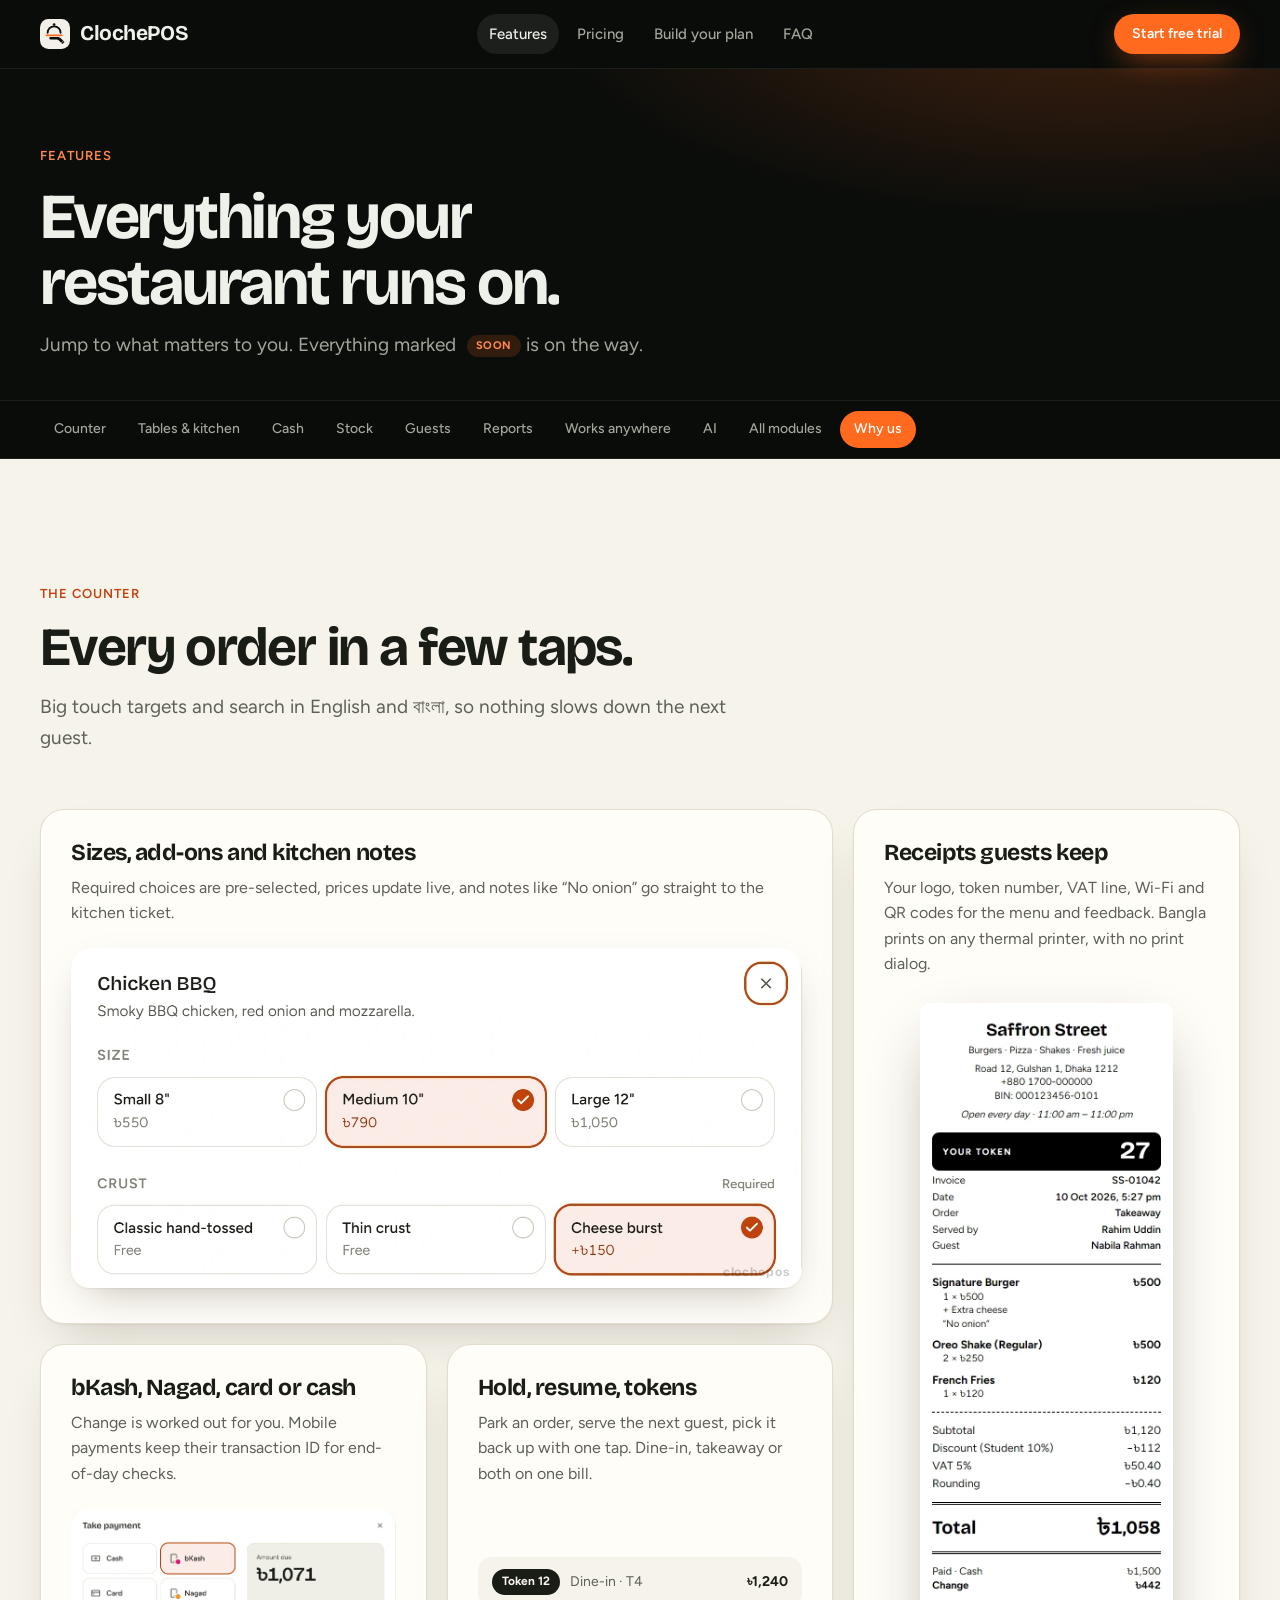
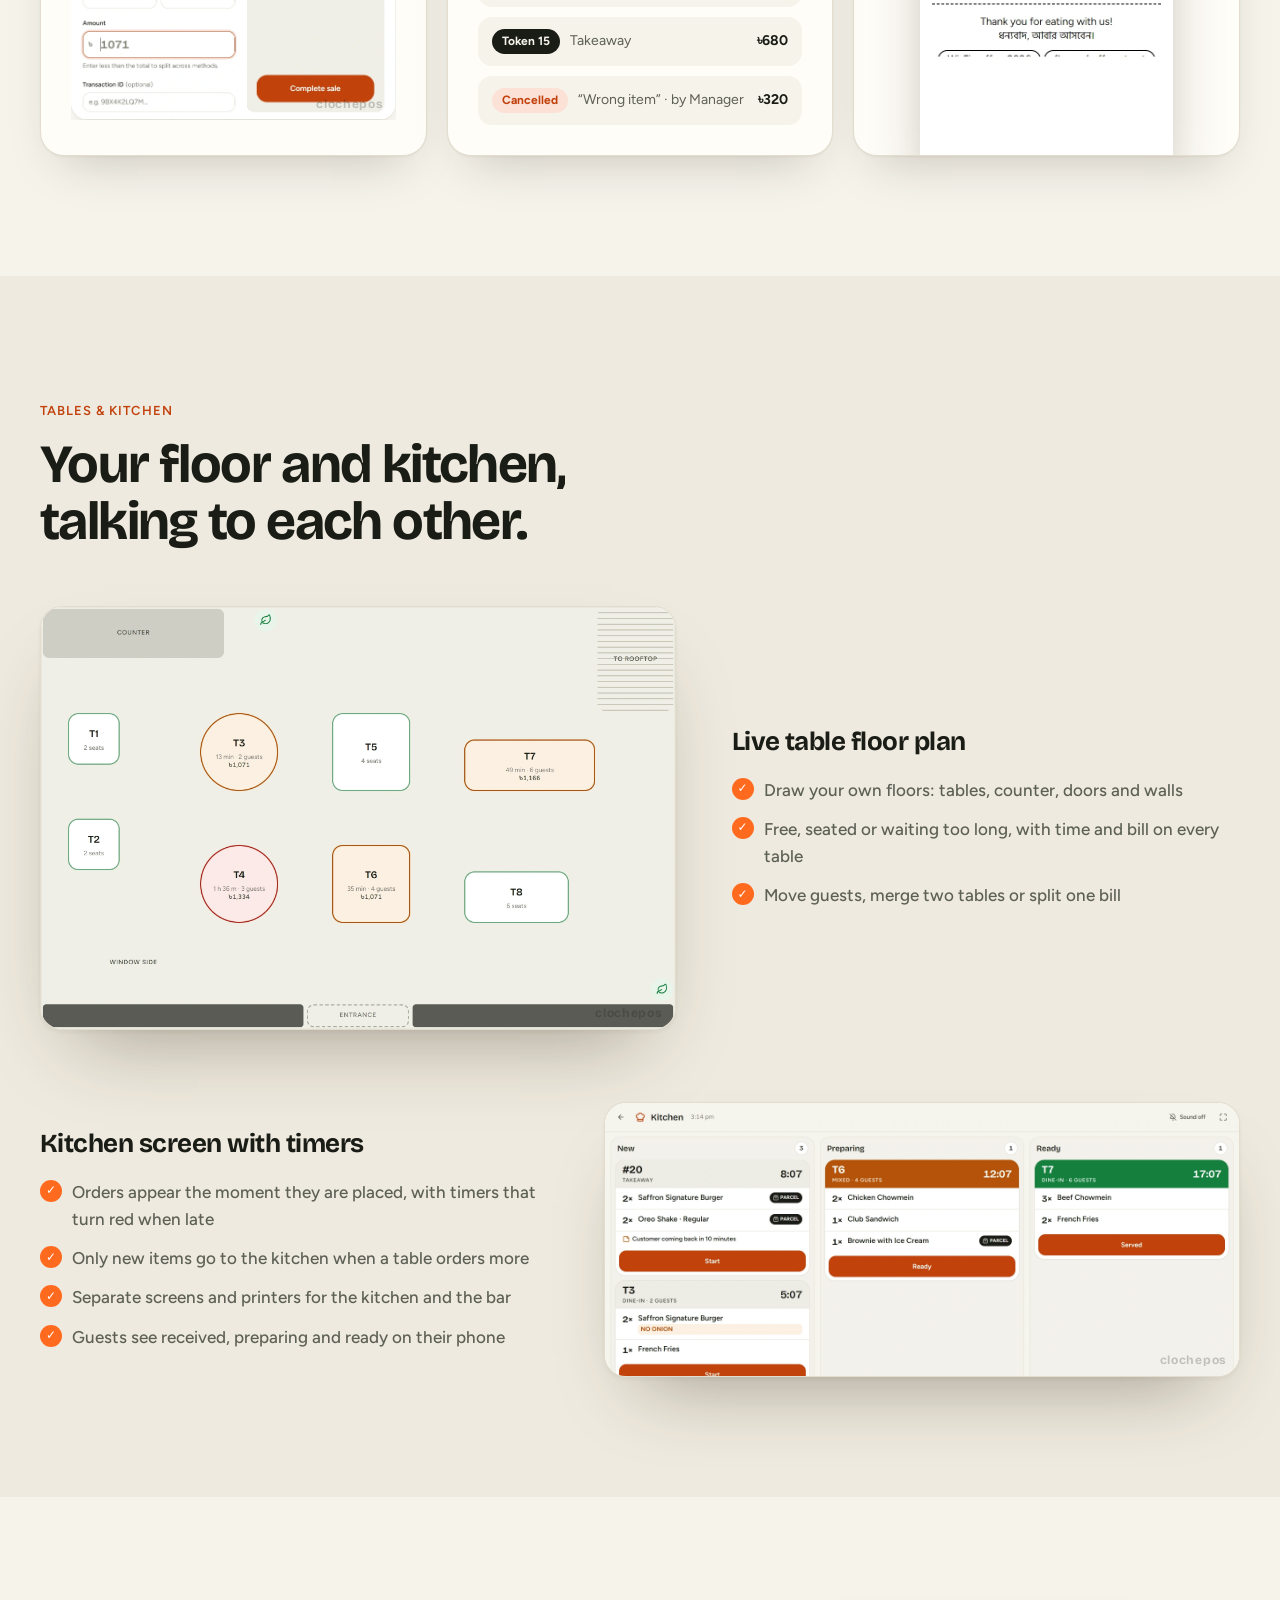
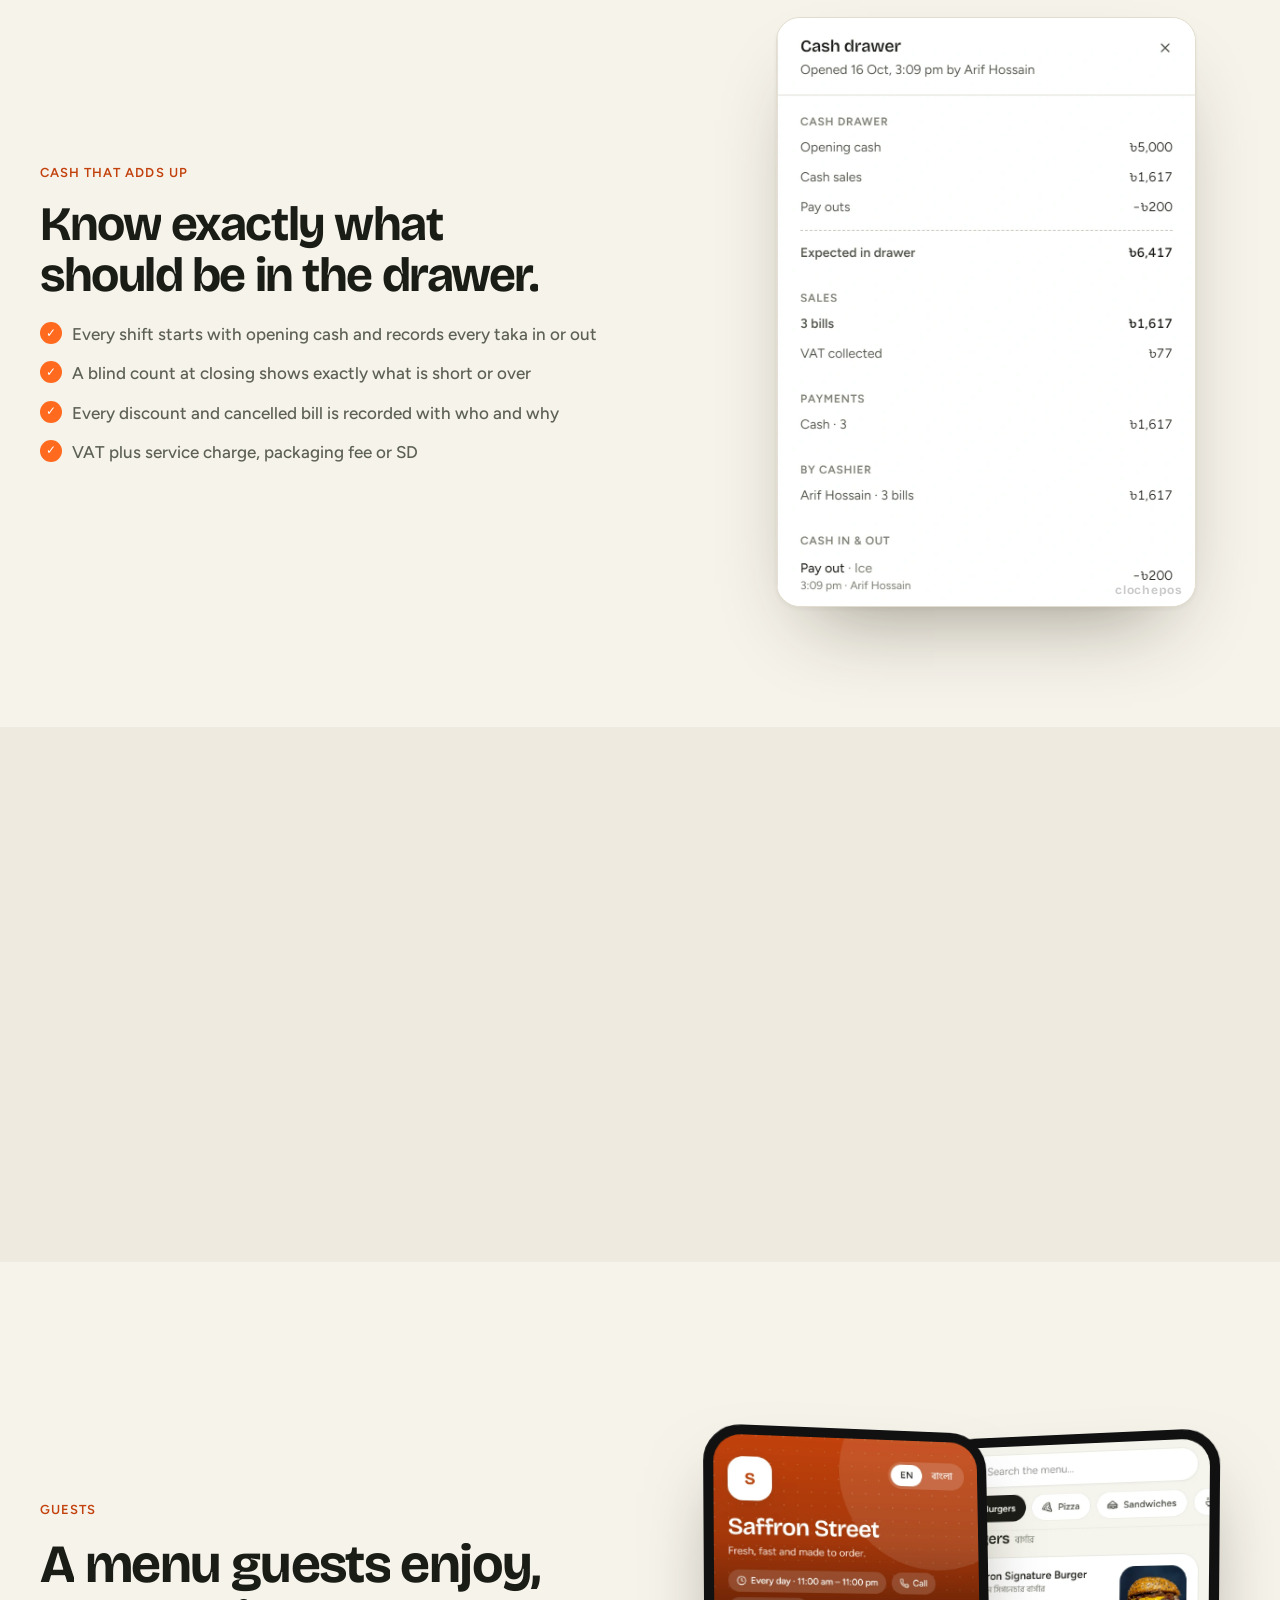
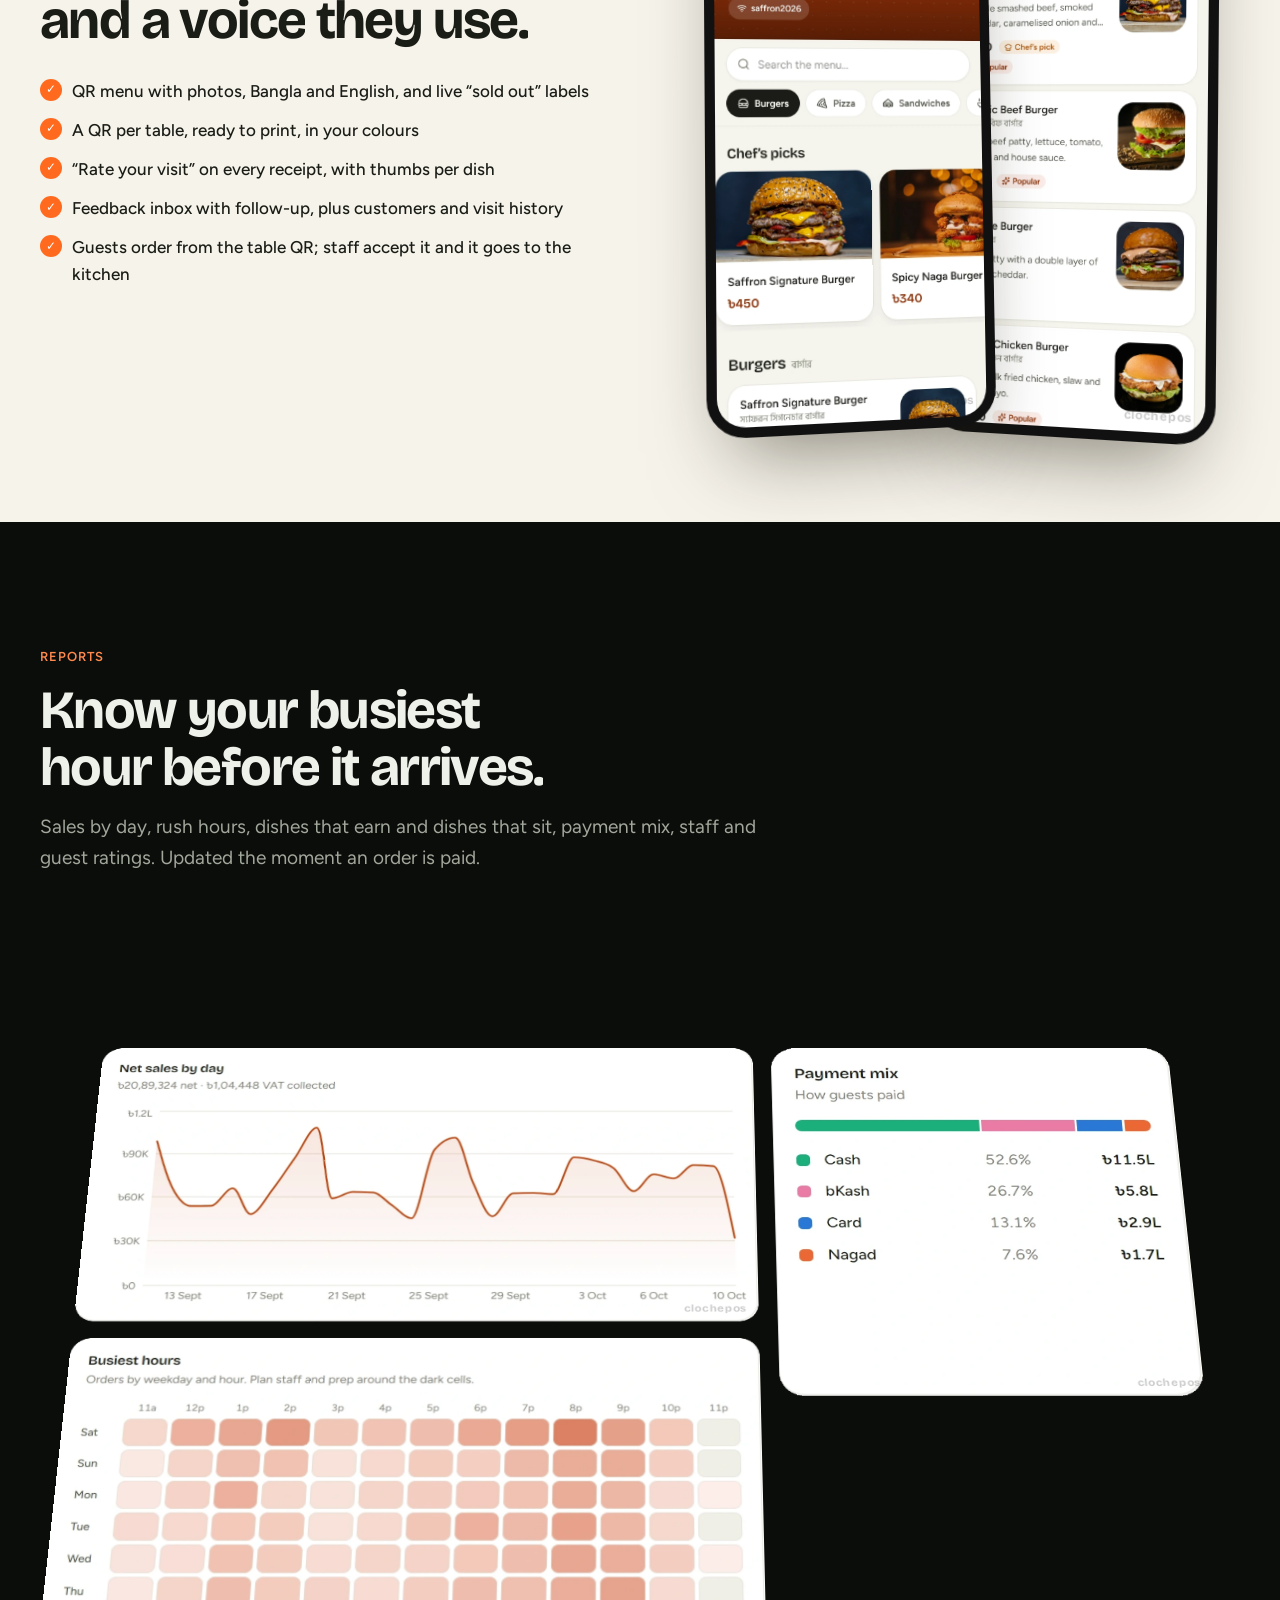
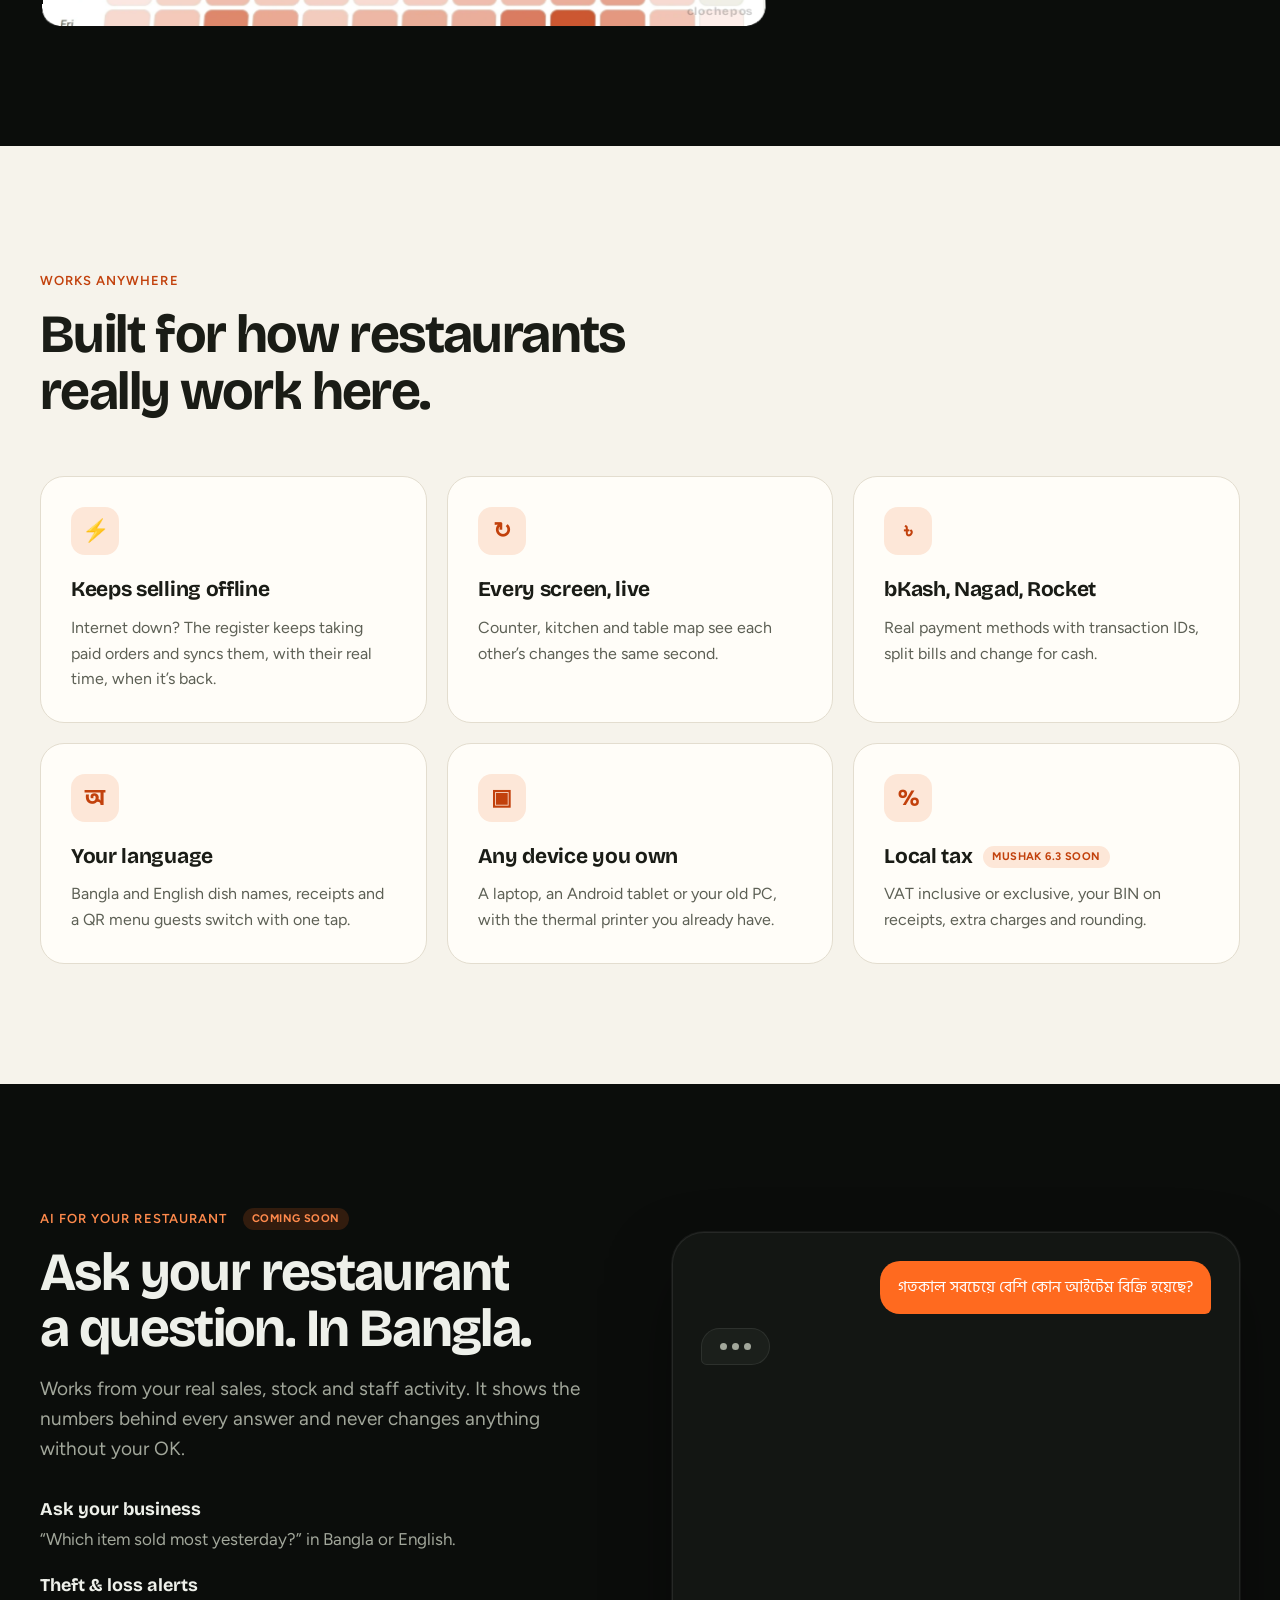
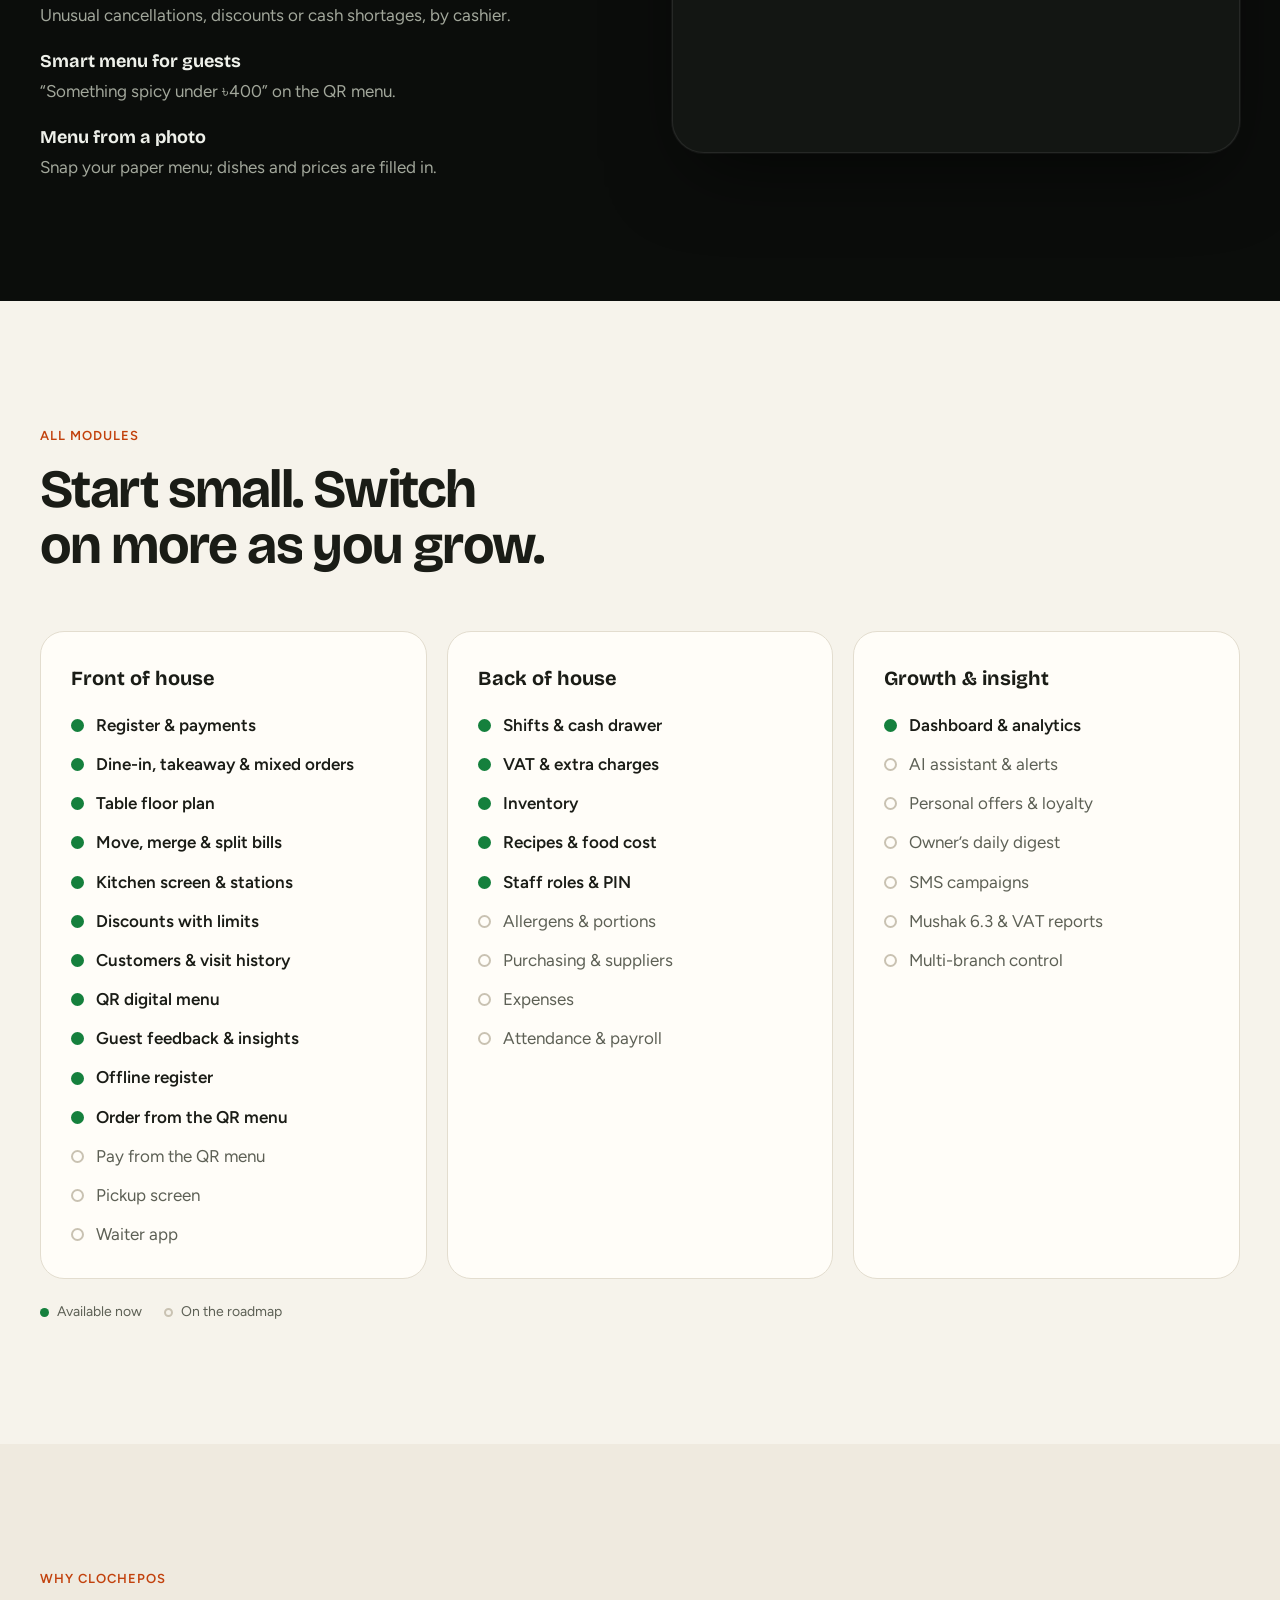
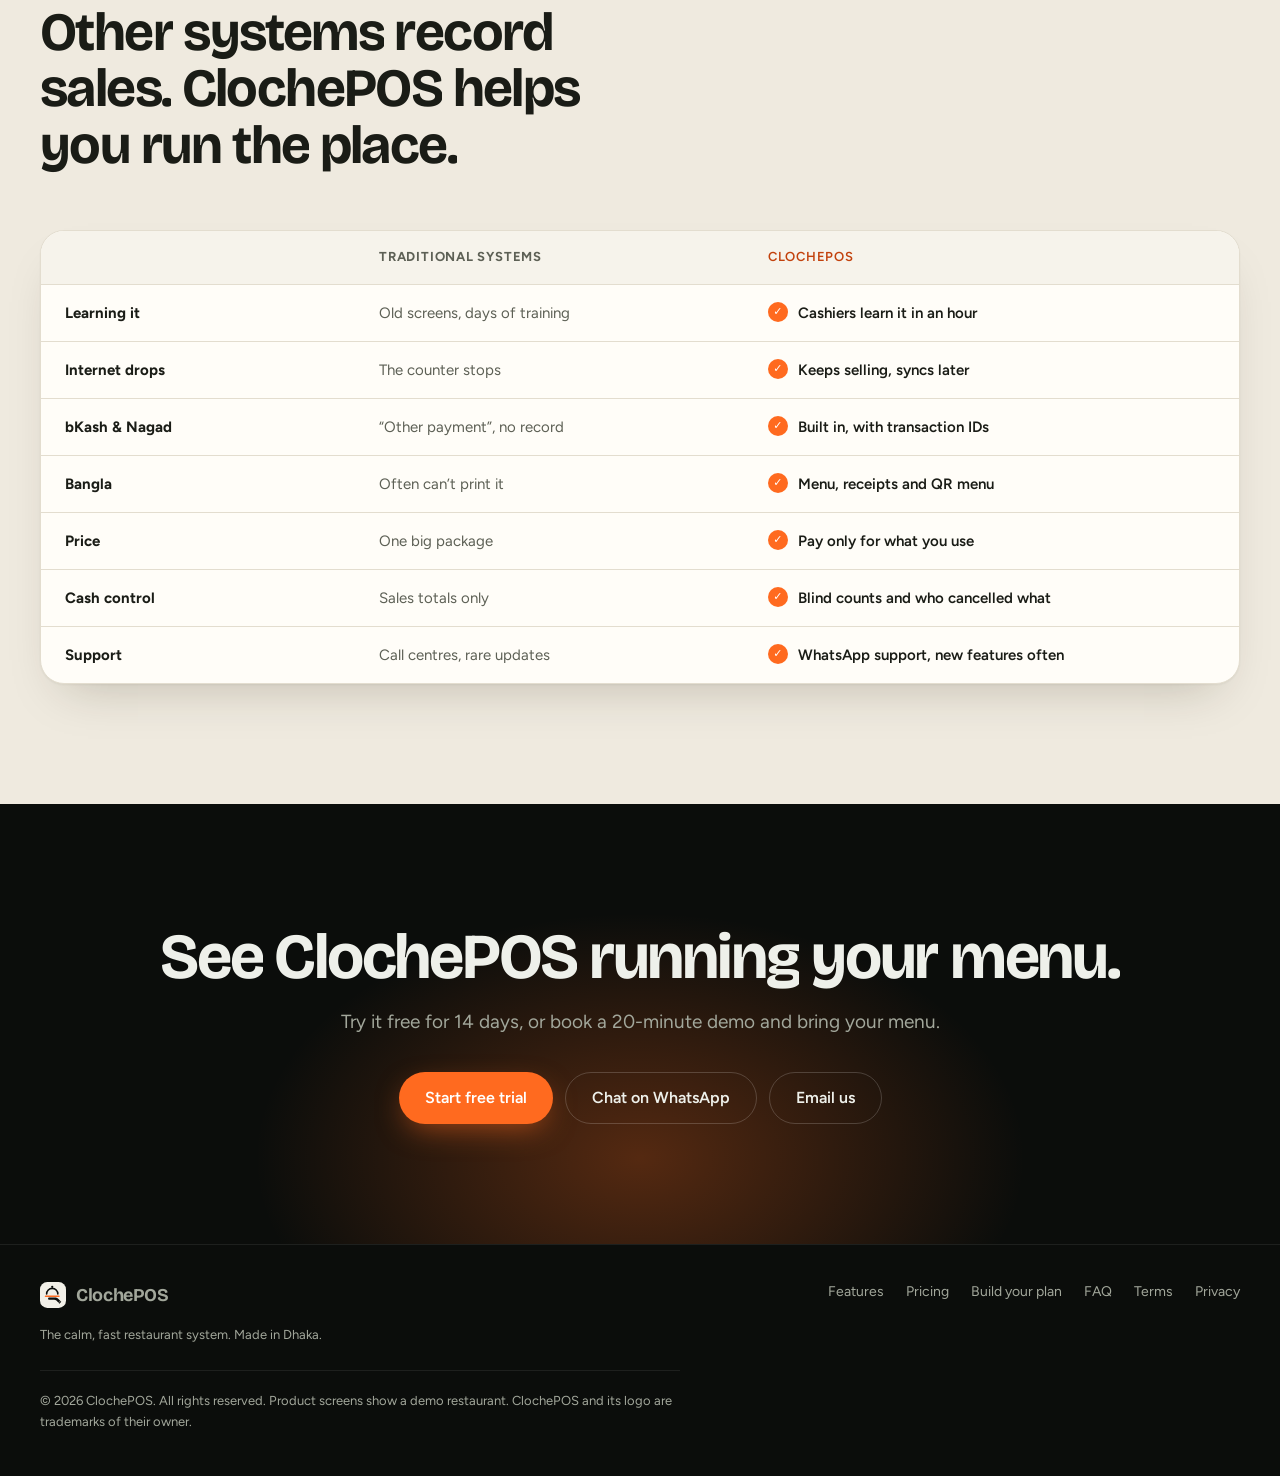
==== commit 21159cef: "QR ordering is live: features, Pro plan and plan builder (৳300 / $6 a month) Shared plan links now a" ====
--- a/features.html
+++ b/features.html
@@ -195,7 +195,7 @@
                     <li>A QR per table, ready to print, in your colours</li>
                     <li>“Rate your visit” on every receipt, with thumbs per dish</li>
                     <li>Feedback inbox with follow-up, plus customers and visit history</li>
-                    <li>Order from the QR menu <span class="soon">Soon</span></li>
+                    <li>Guests order from the table QR; staff accept it and it goes to the kitchen</li>
                 </ul>
             </div>
             <div class="phones reveal" aria-label="QR menu on two phones">
@@ -286,7 +286,8 @@
                         <li class="live">QR digital menu</li>
                         <li class="live">Guest feedback &amp; insights</li>
                         <li class="live">Offline register</li>
-                        <li>Order &amp; pay from the QR menu</li>
+                        <li class="live">Order from the QR menu</li>
+                        <li>Pay from the QR menu</li>
                         <li>Pickup screen</li>
                         <li>Waiter app</li>
                     </ul>
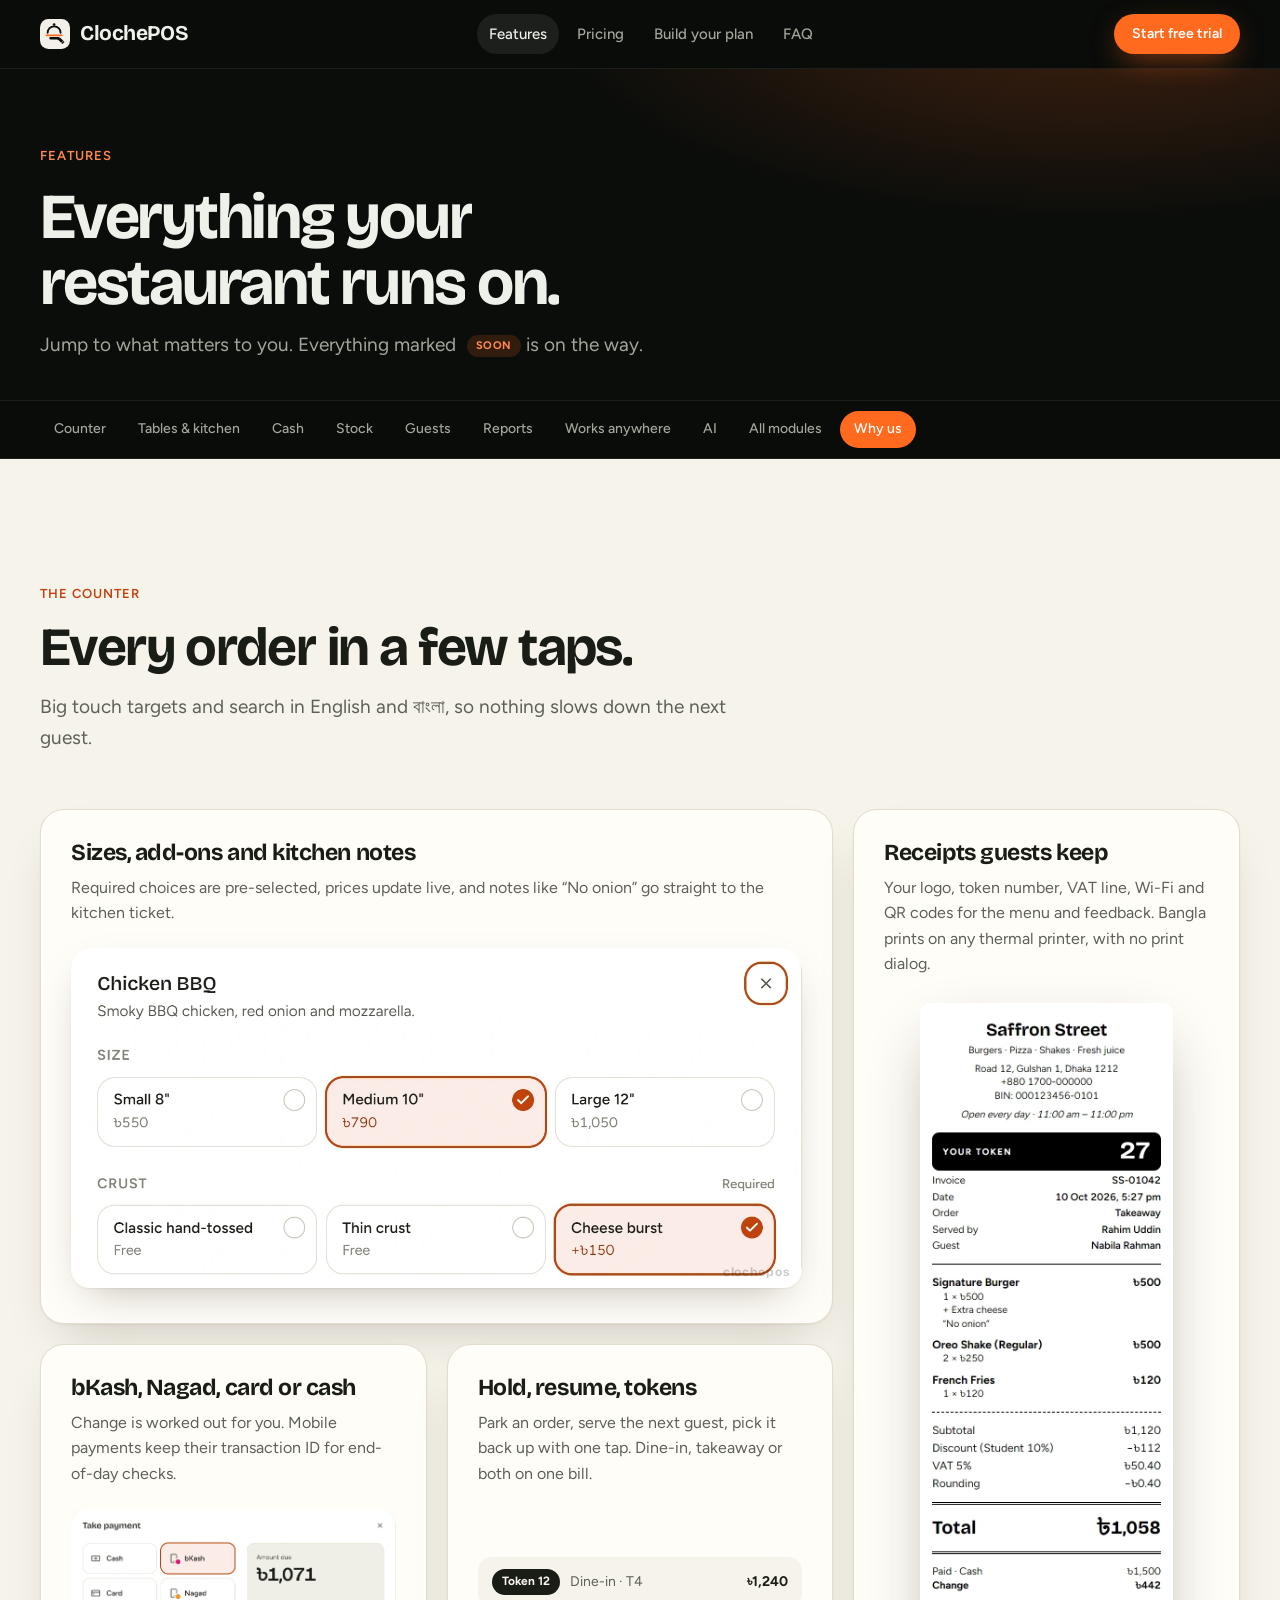
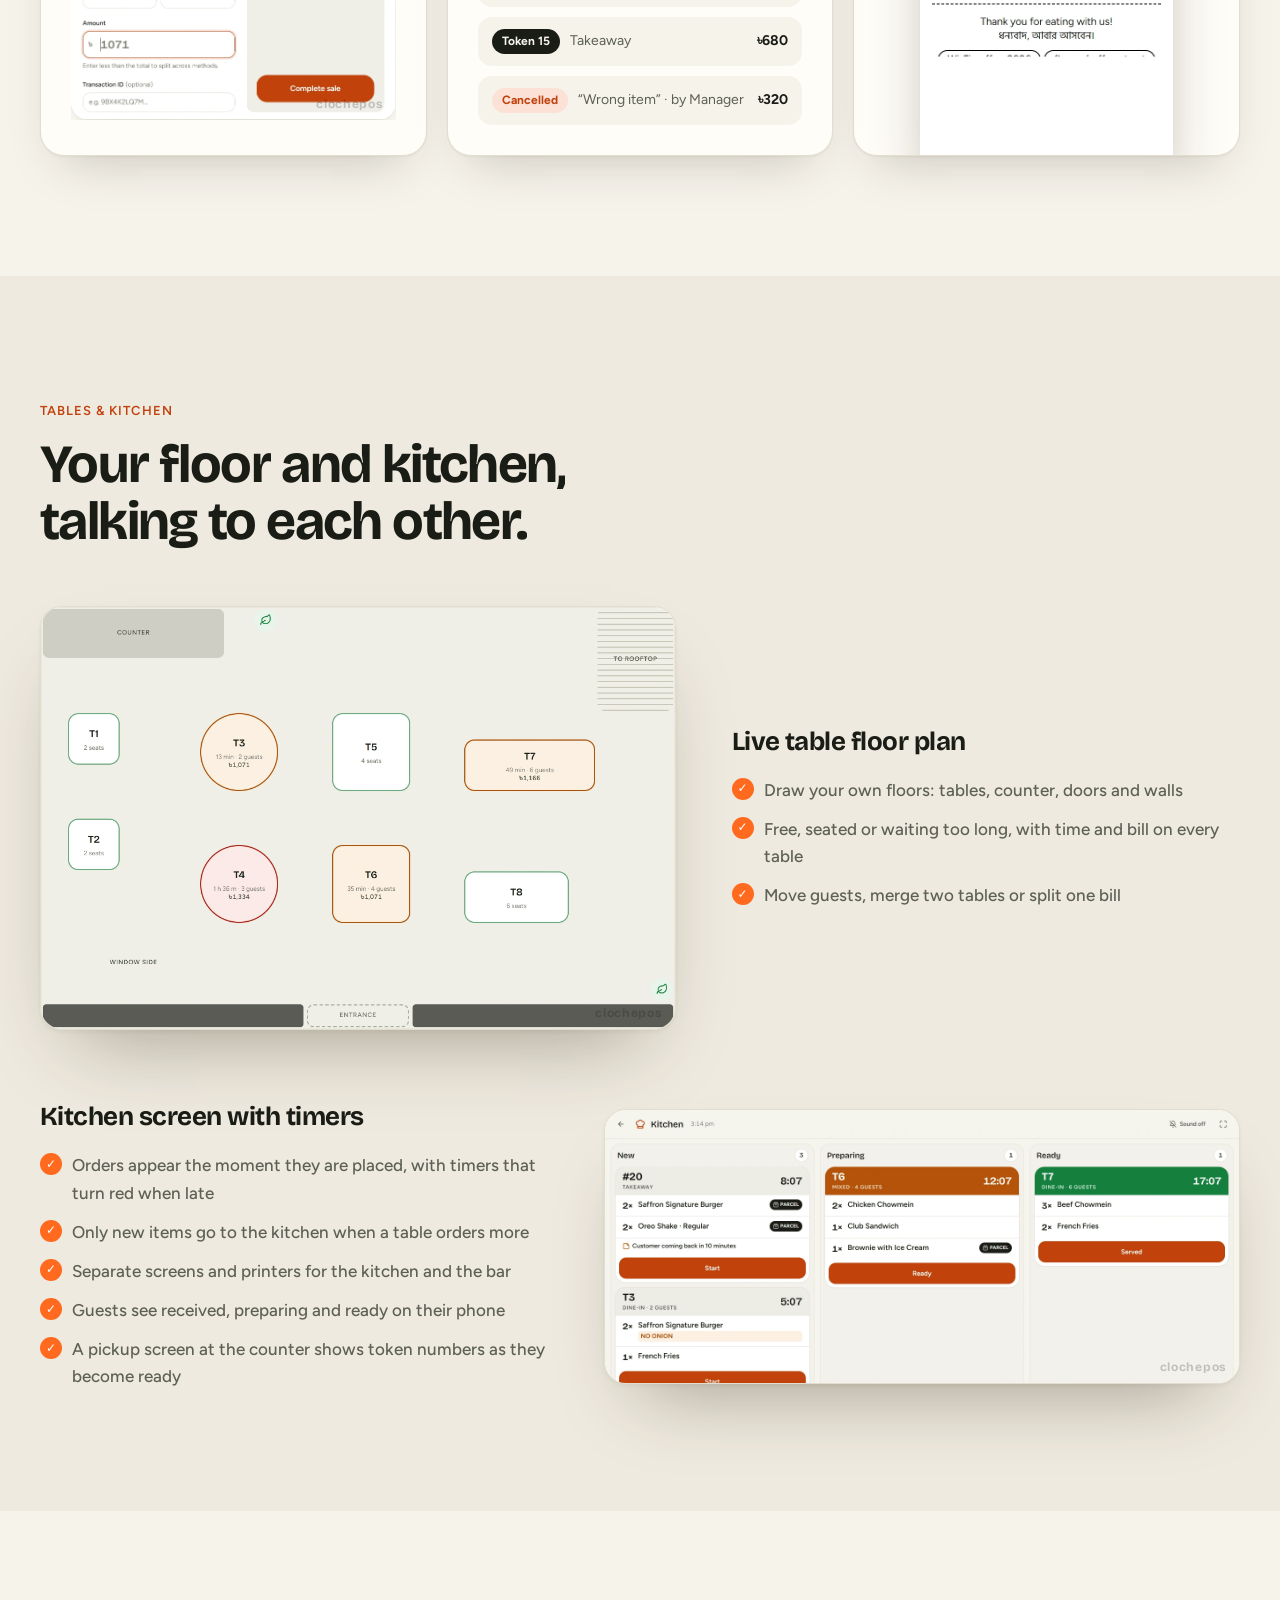
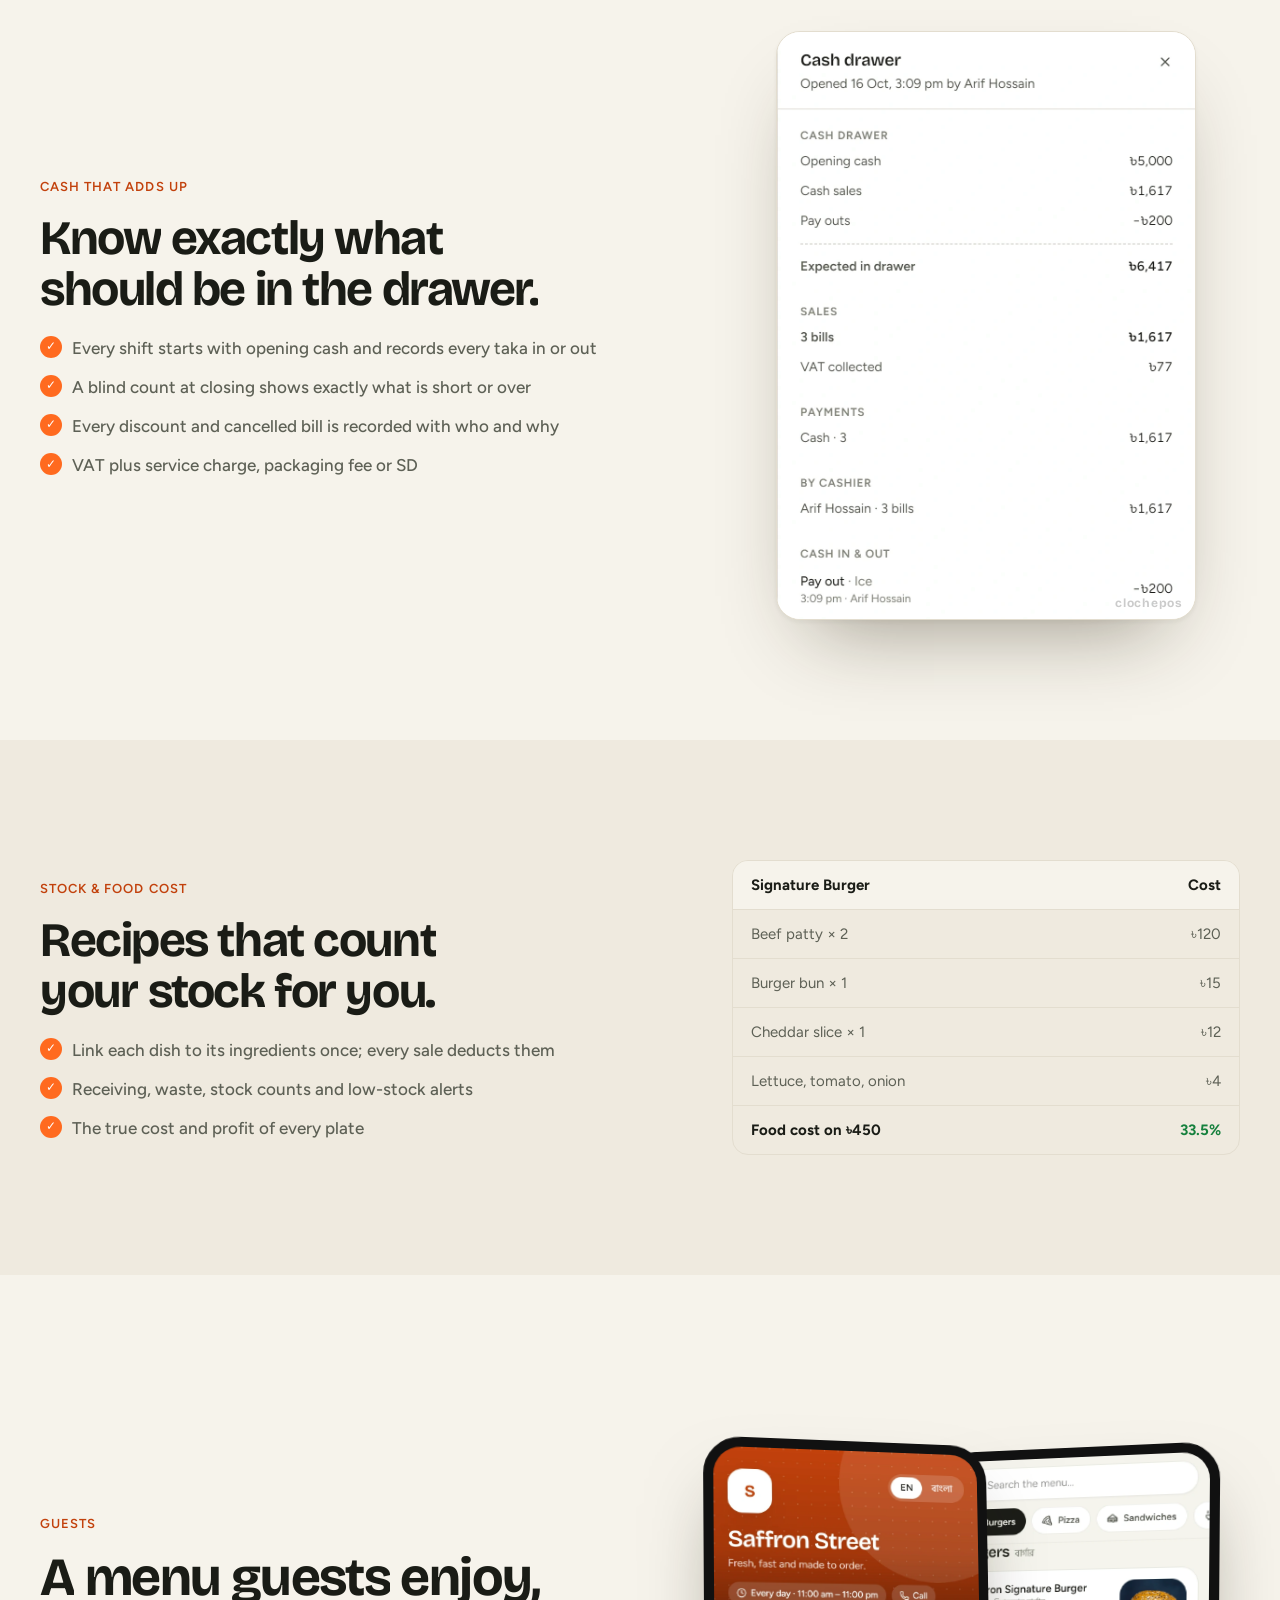
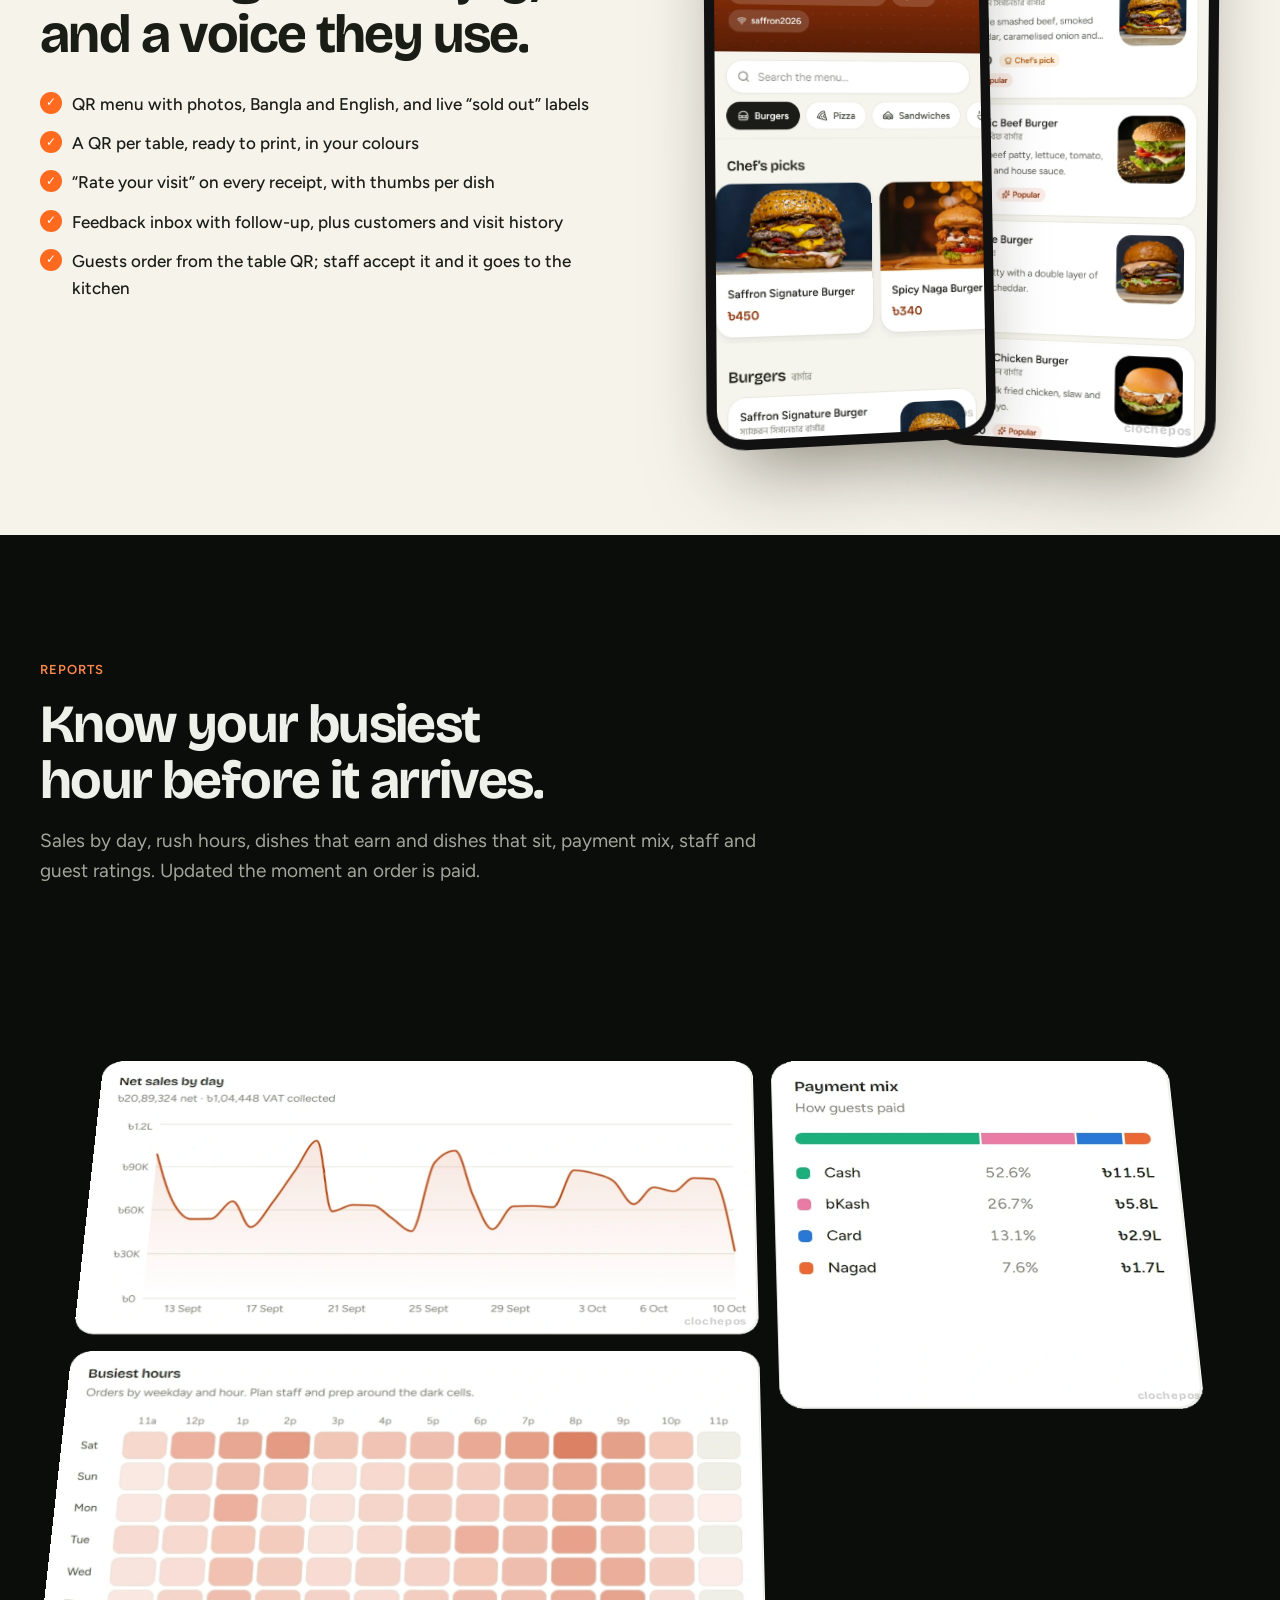
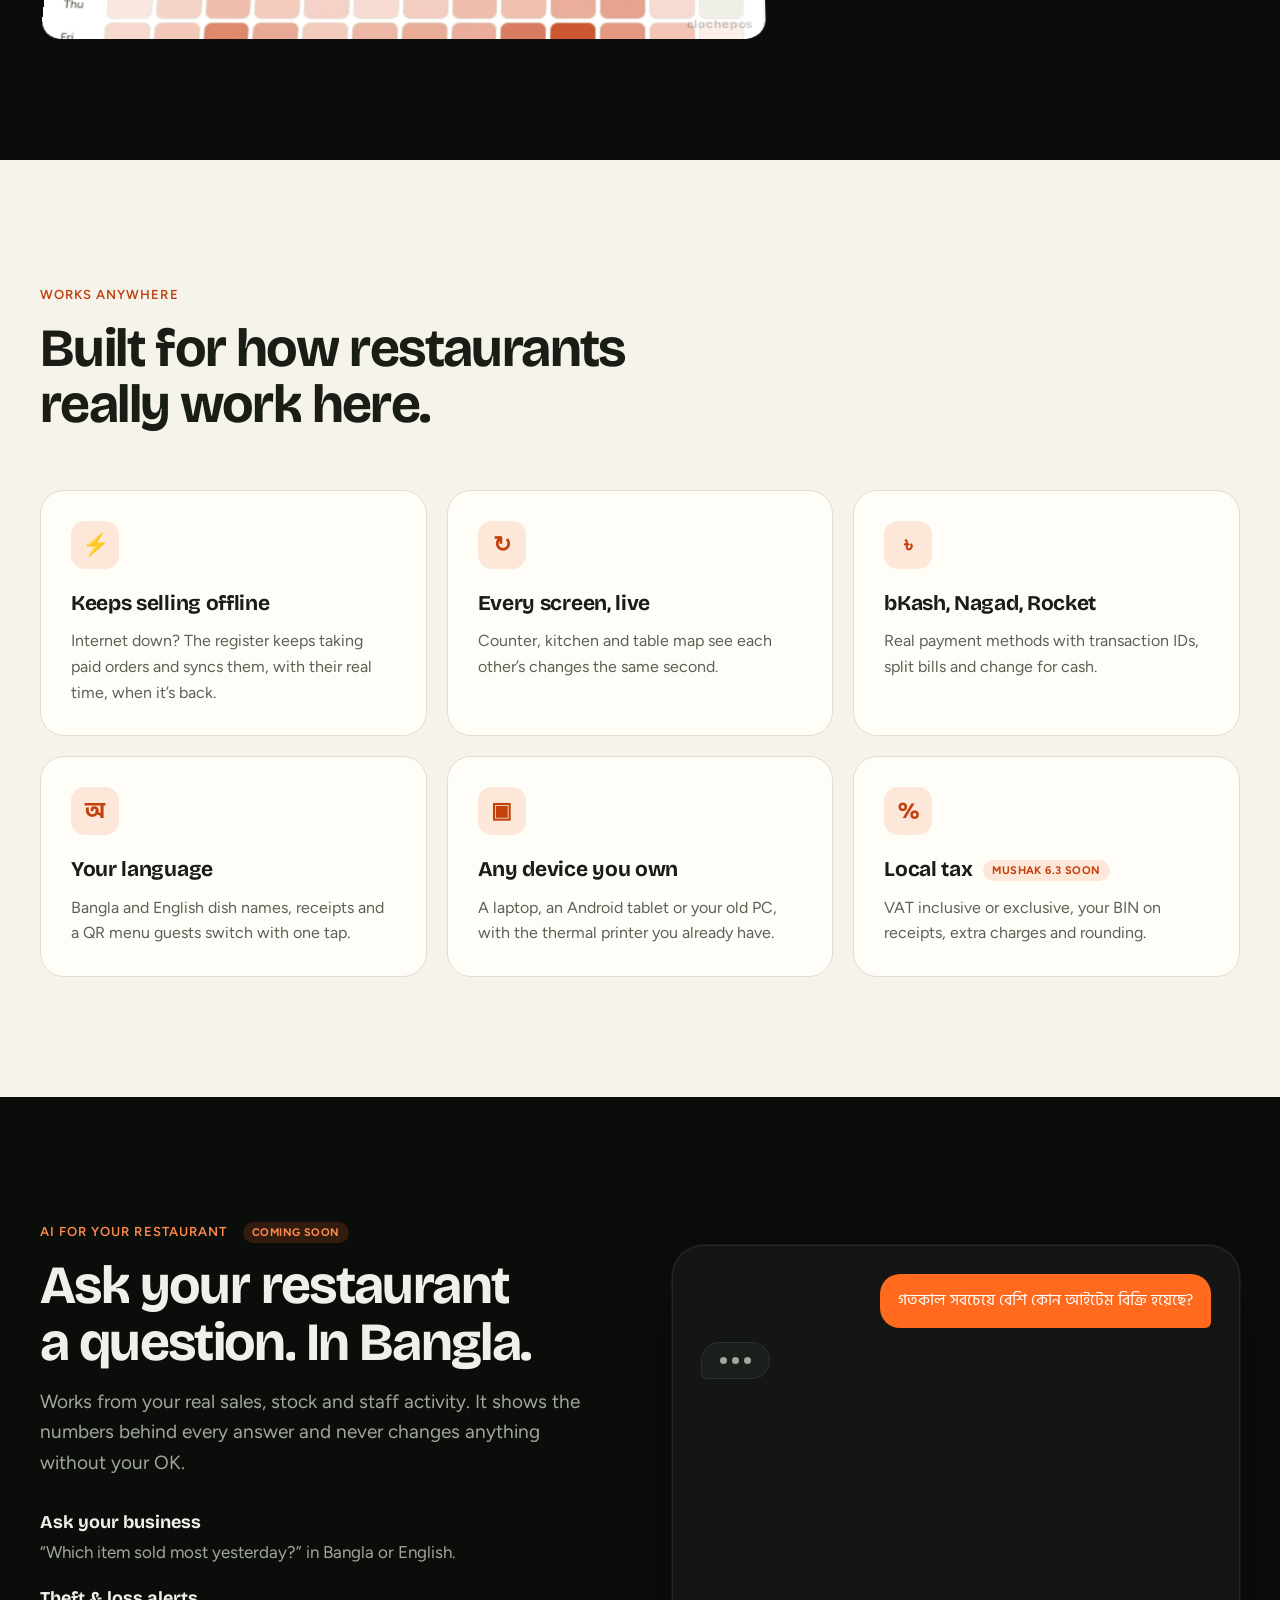
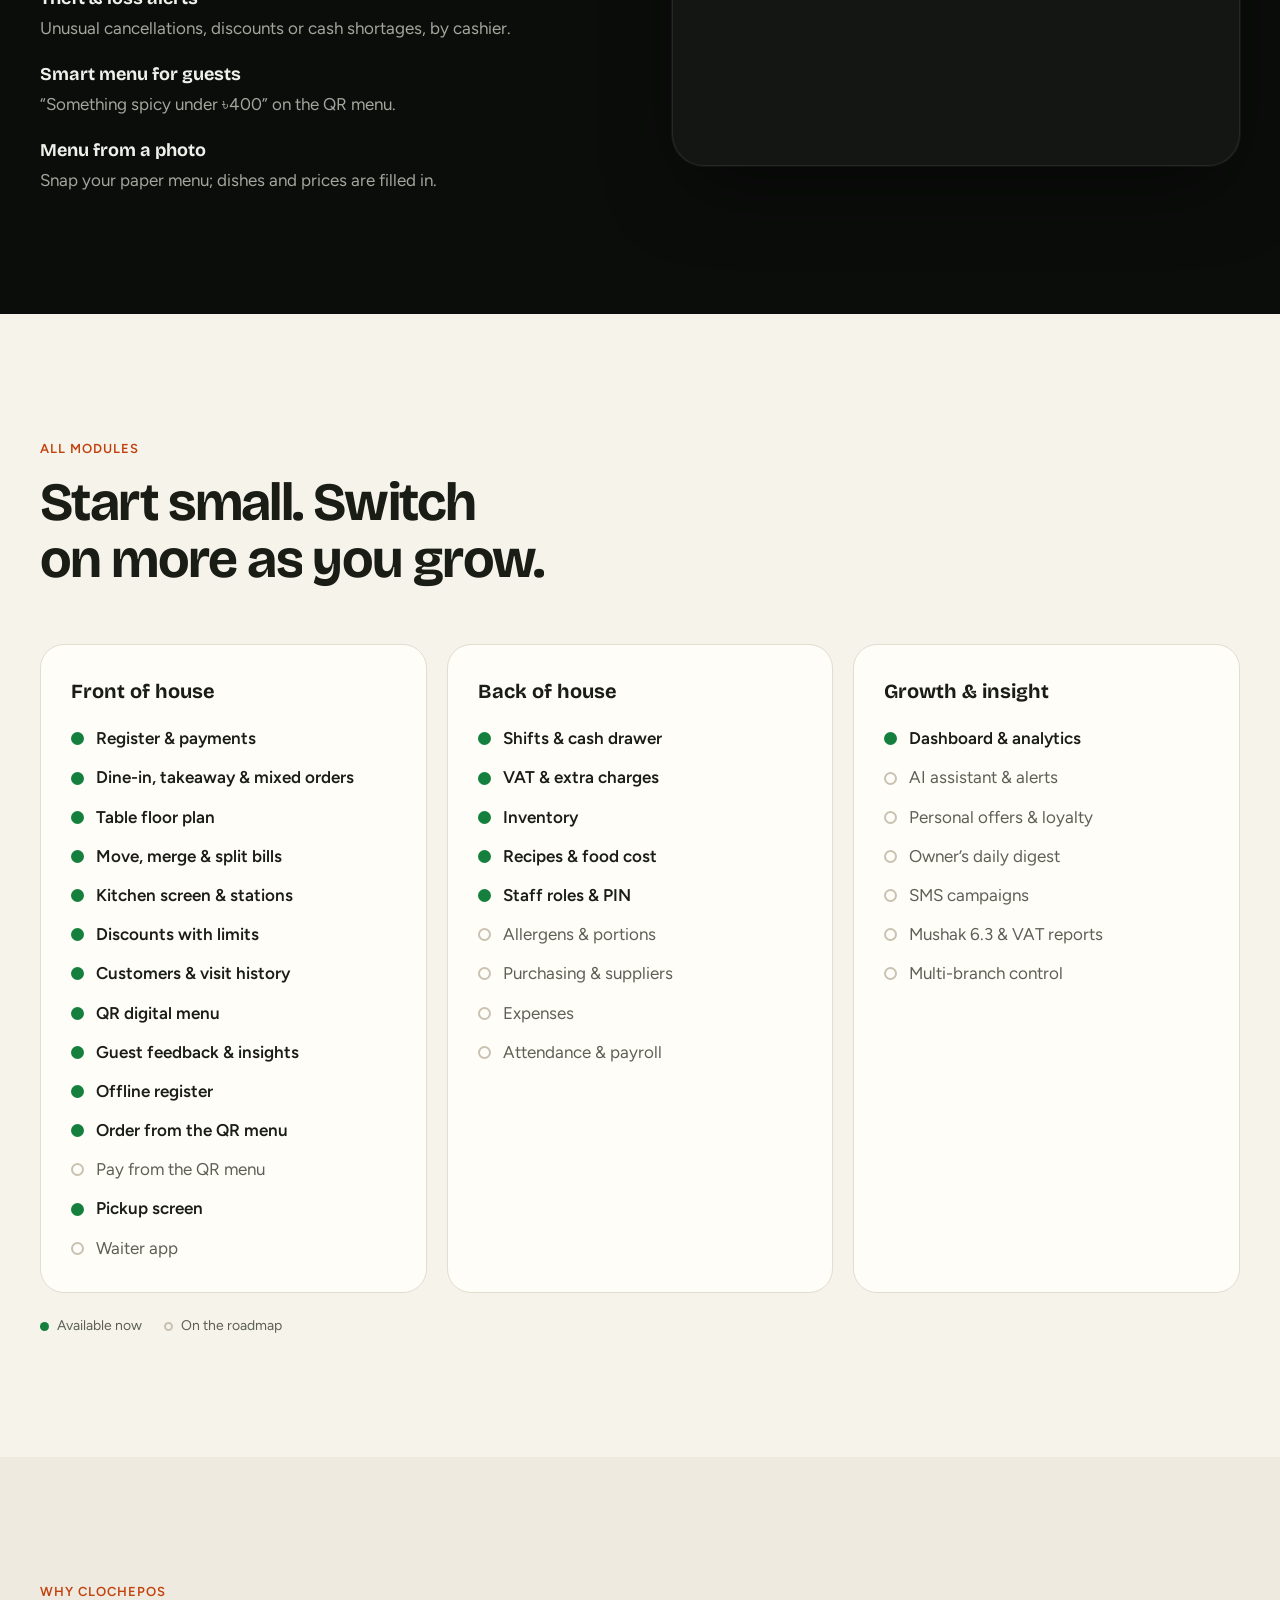
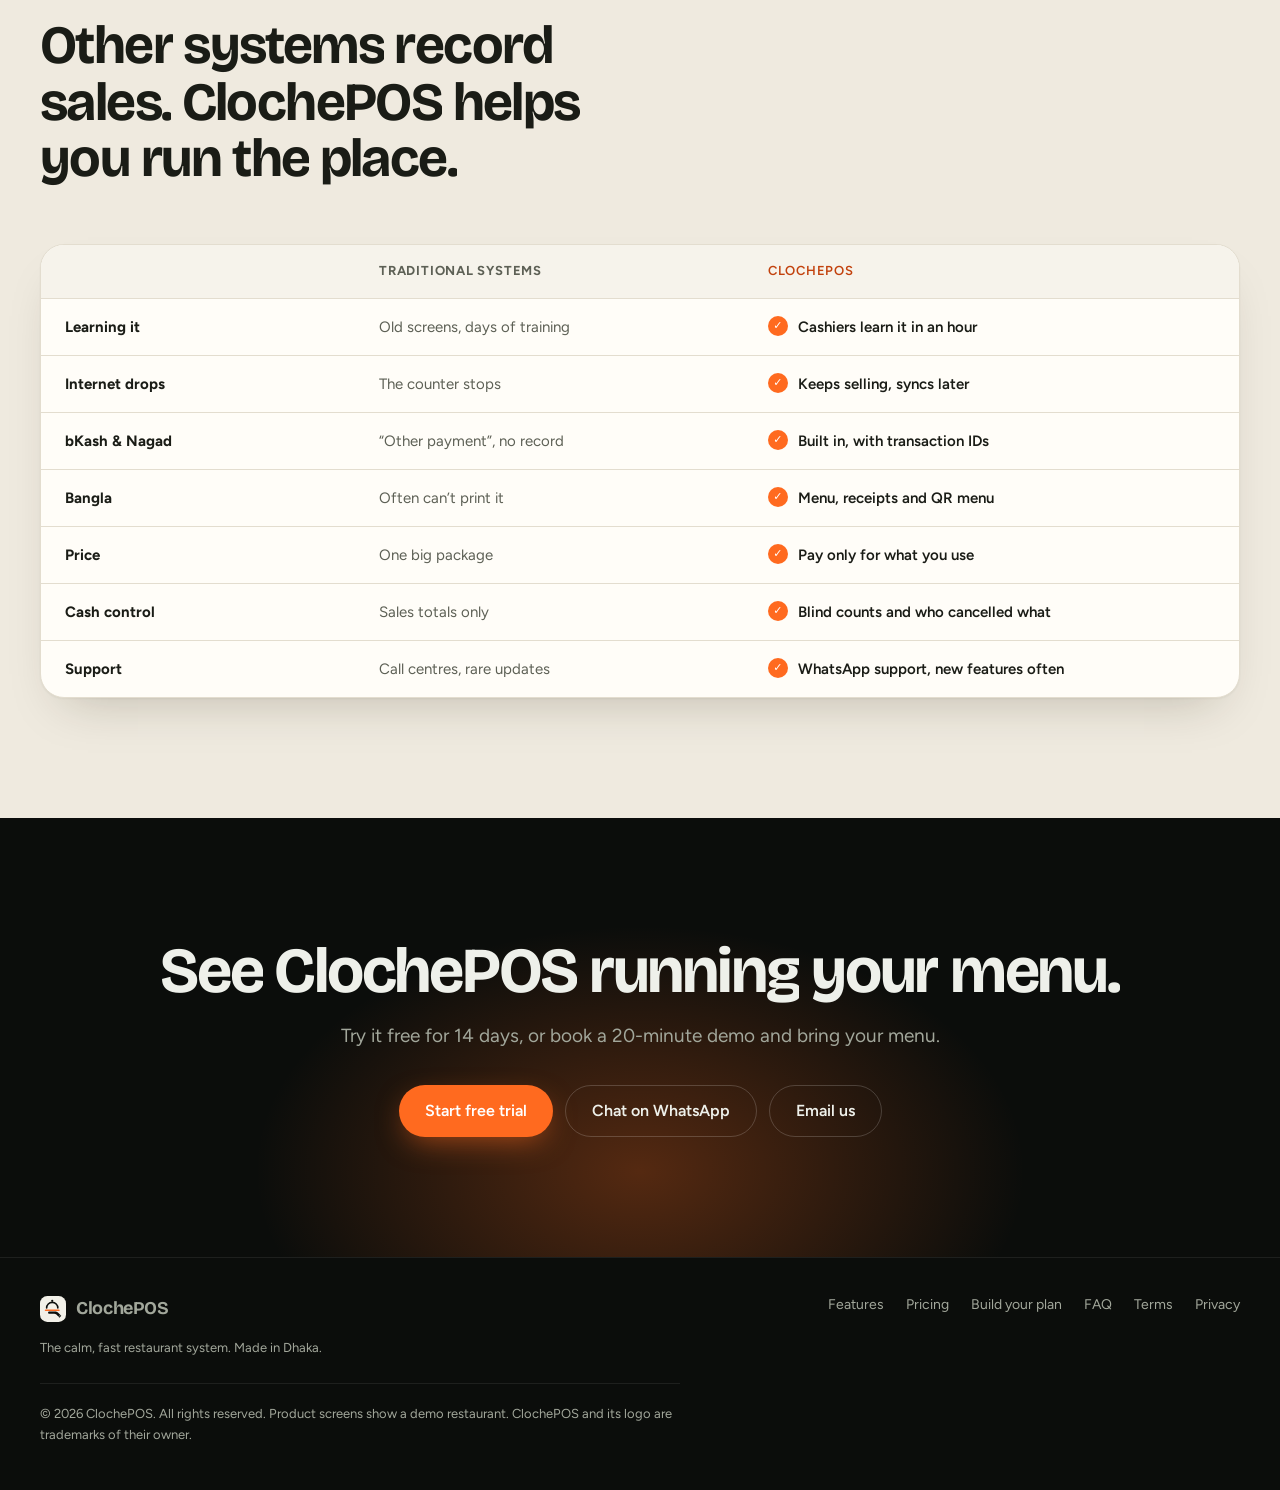
==== commit ffb3ceb5: "Pickup screen is live: features, Pro plan and plan builder (৳150 / $3 a month)" ====
--- a/features.html
+++ b/features.html
@@ -138,6 +138,7 @@
                         <li>Only new items go to the kitchen when a table orders more</li>
                         <li>Separate screens and printers for the kitchen and the bar</li>
                         <li>Guests see received, preparing and ready on their phone</li>
+                        <li>A pickup screen at the counter shows token numbers as they become ready</li>
                     </ul>
                 </div>
             </div>
@@ -288,7 +289,7 @@
                         <li class="live">Offline register</li>
                         <li class="live">Order from the QR menu</li>
                         <li>Pay from the QR menu</li>
-                        <li>Pickup screen</li>
+                        <li class="live">Pickup screen</li>
                         <li>Waiter app</li>
                     </ul>
                 </div>
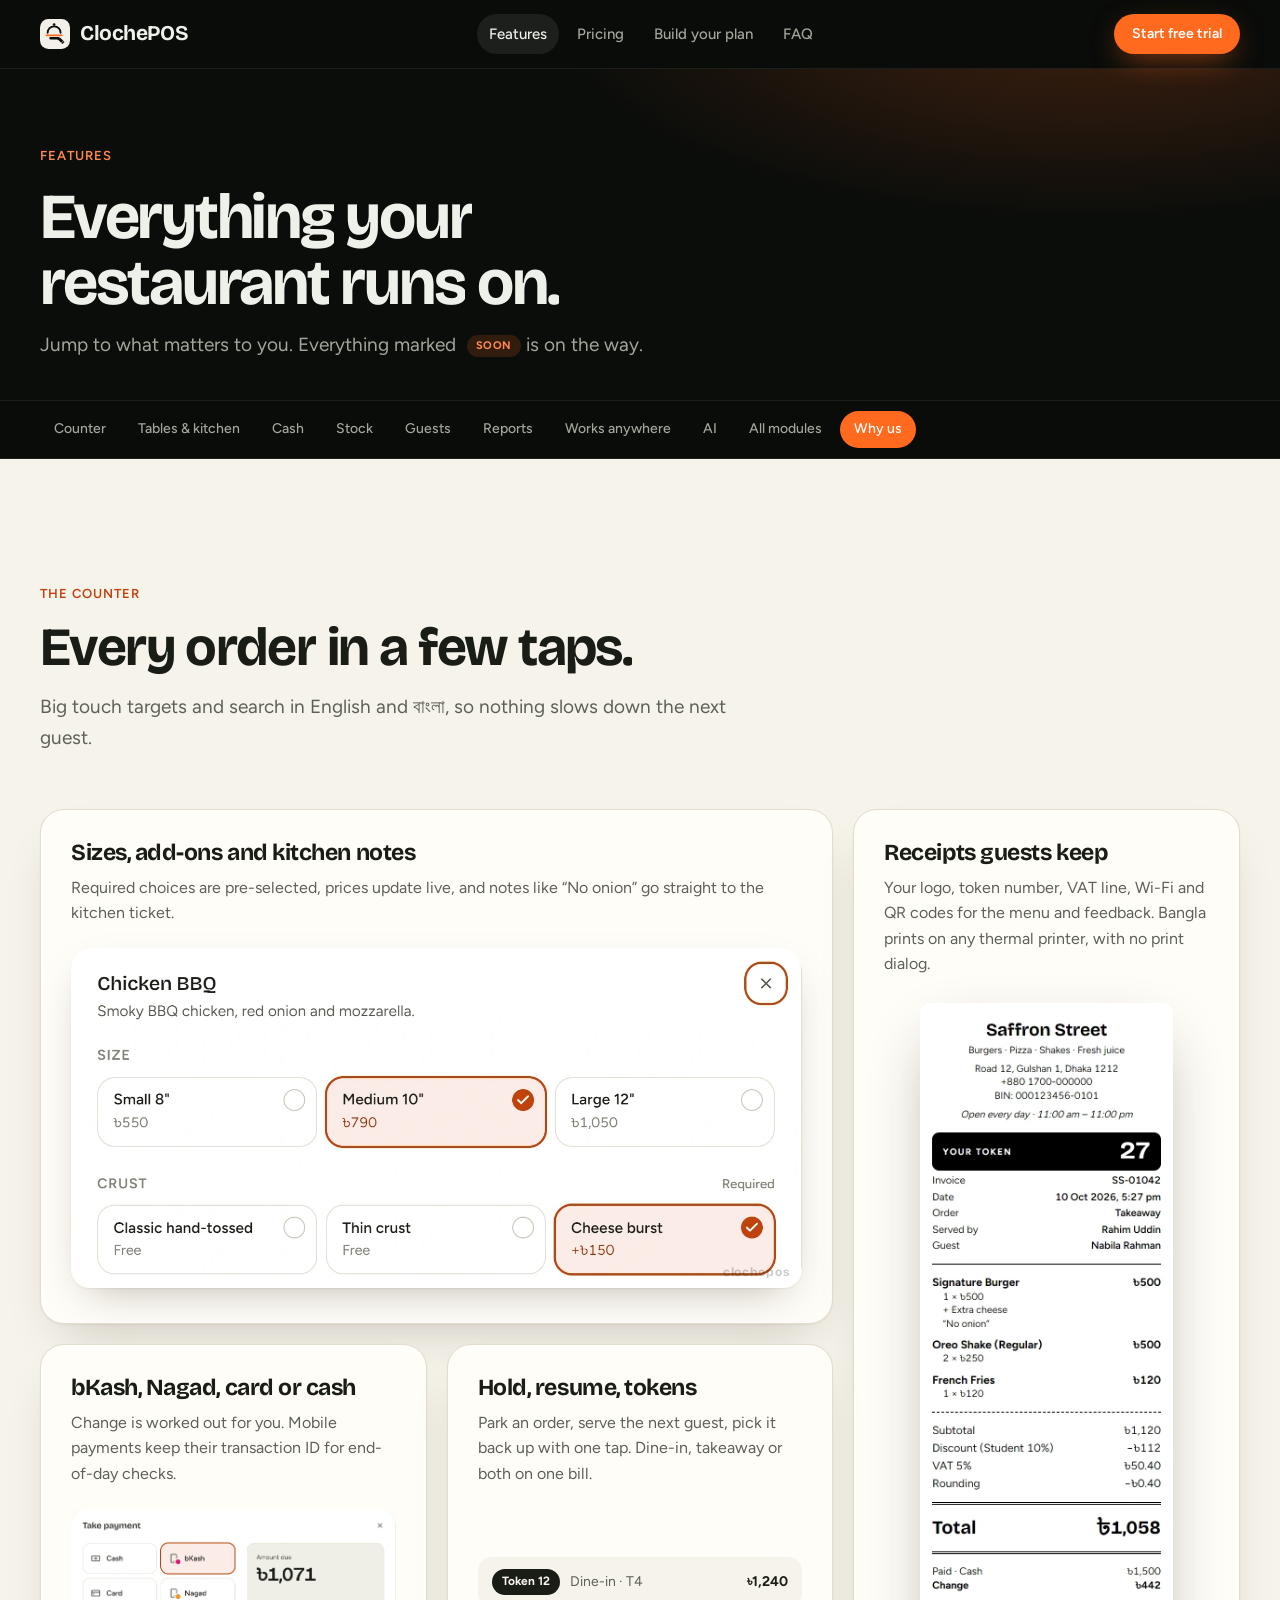
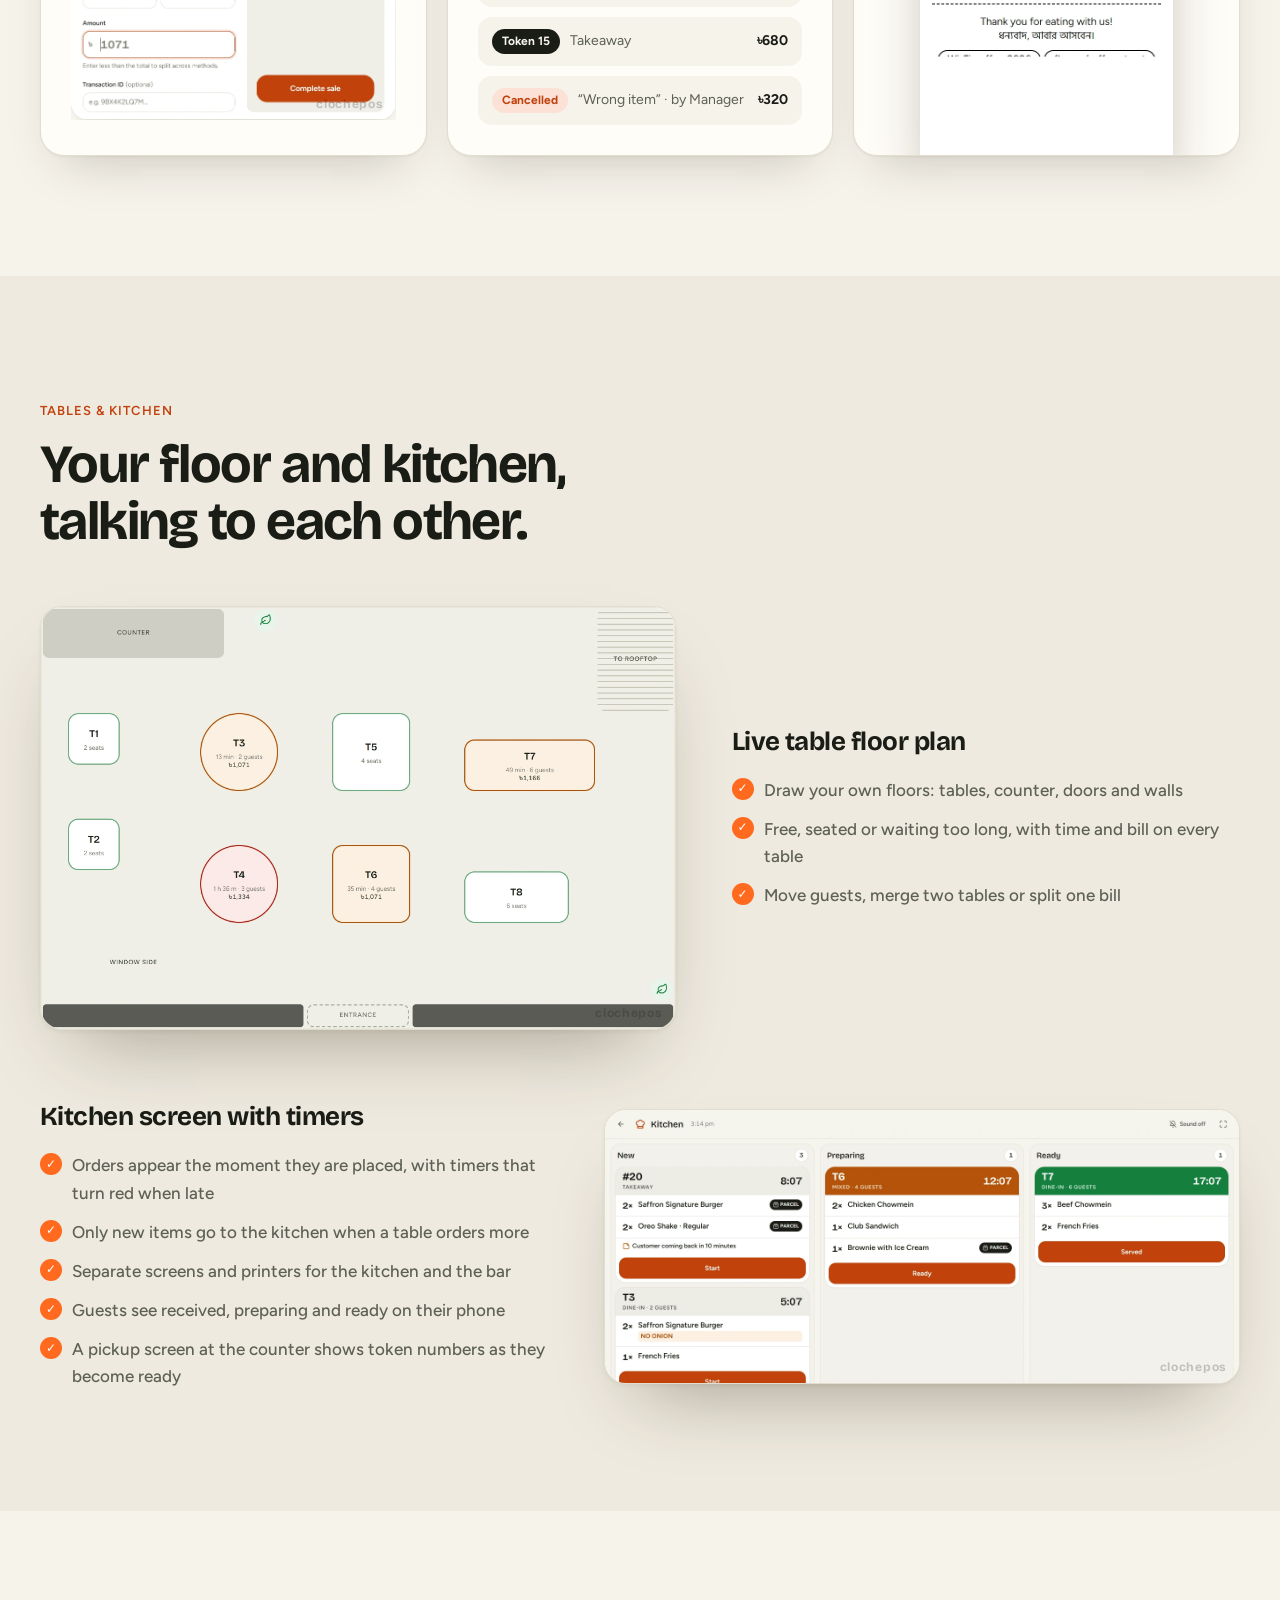
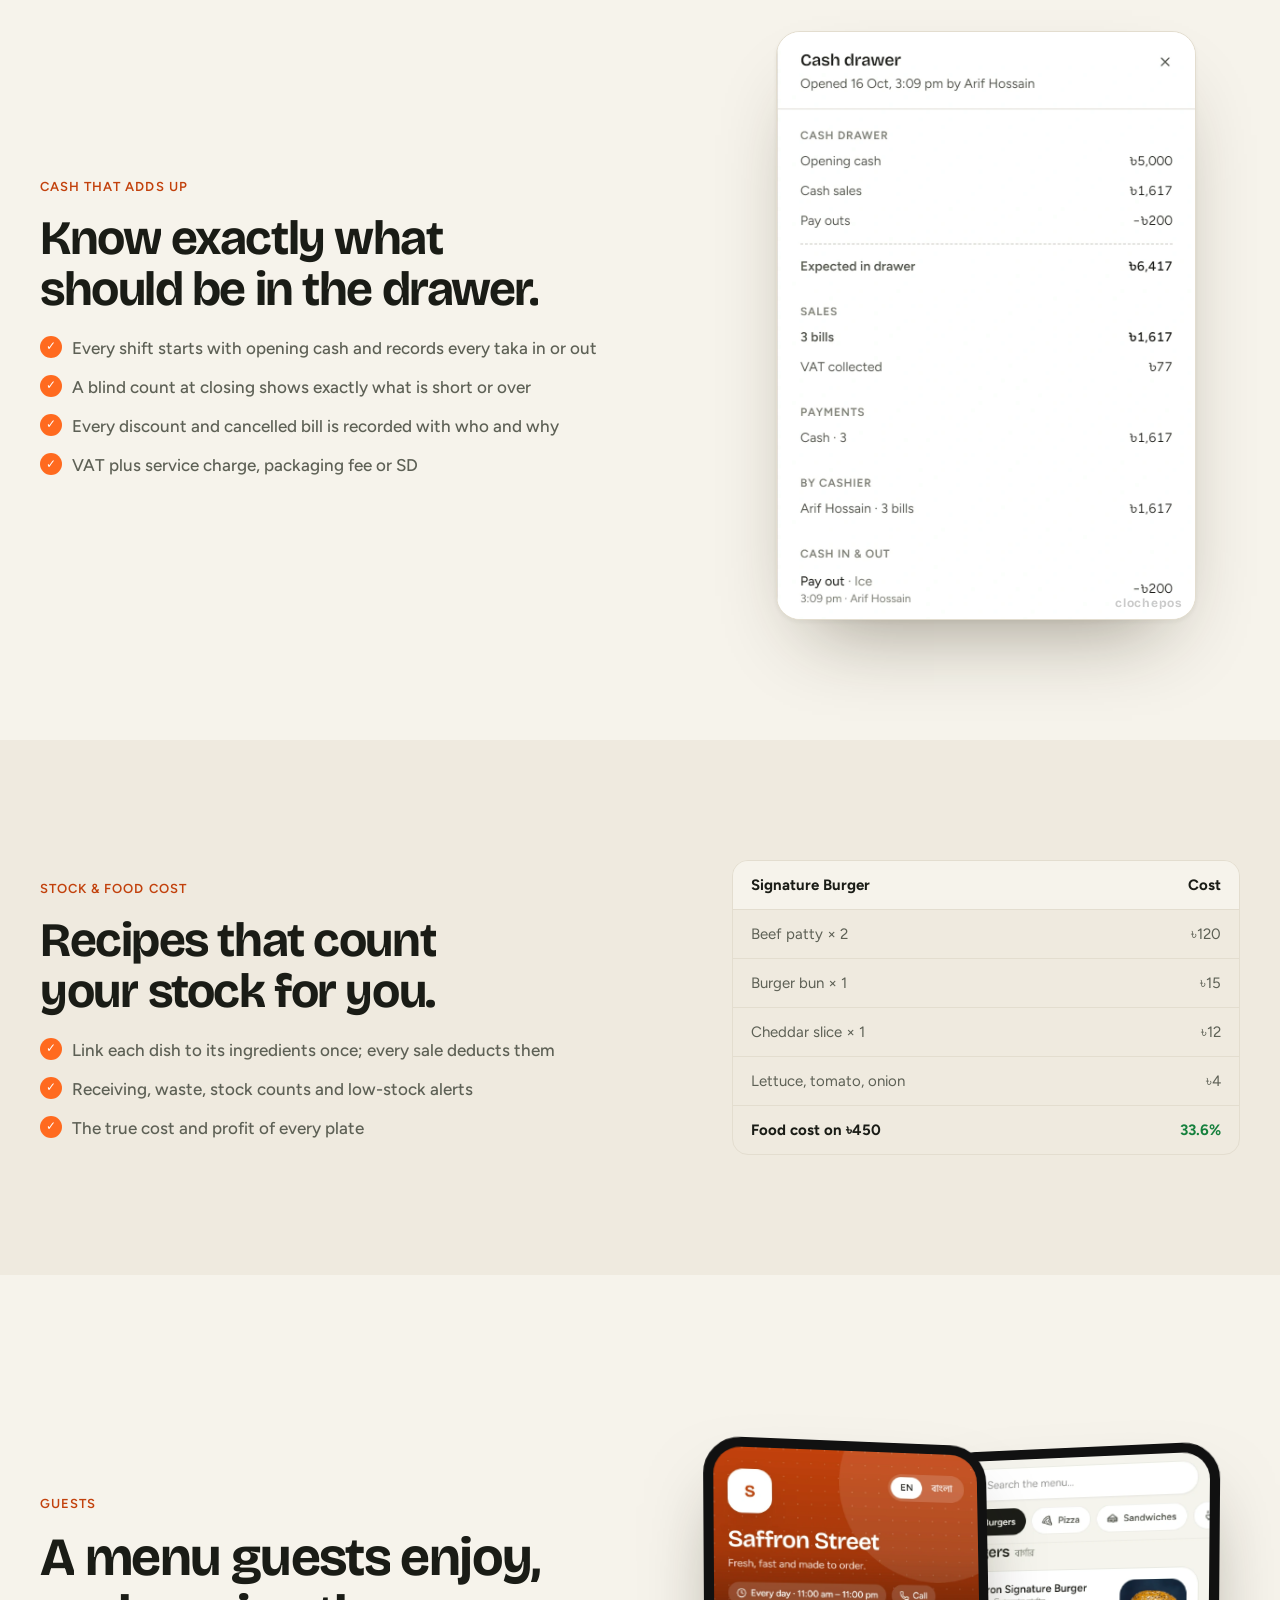
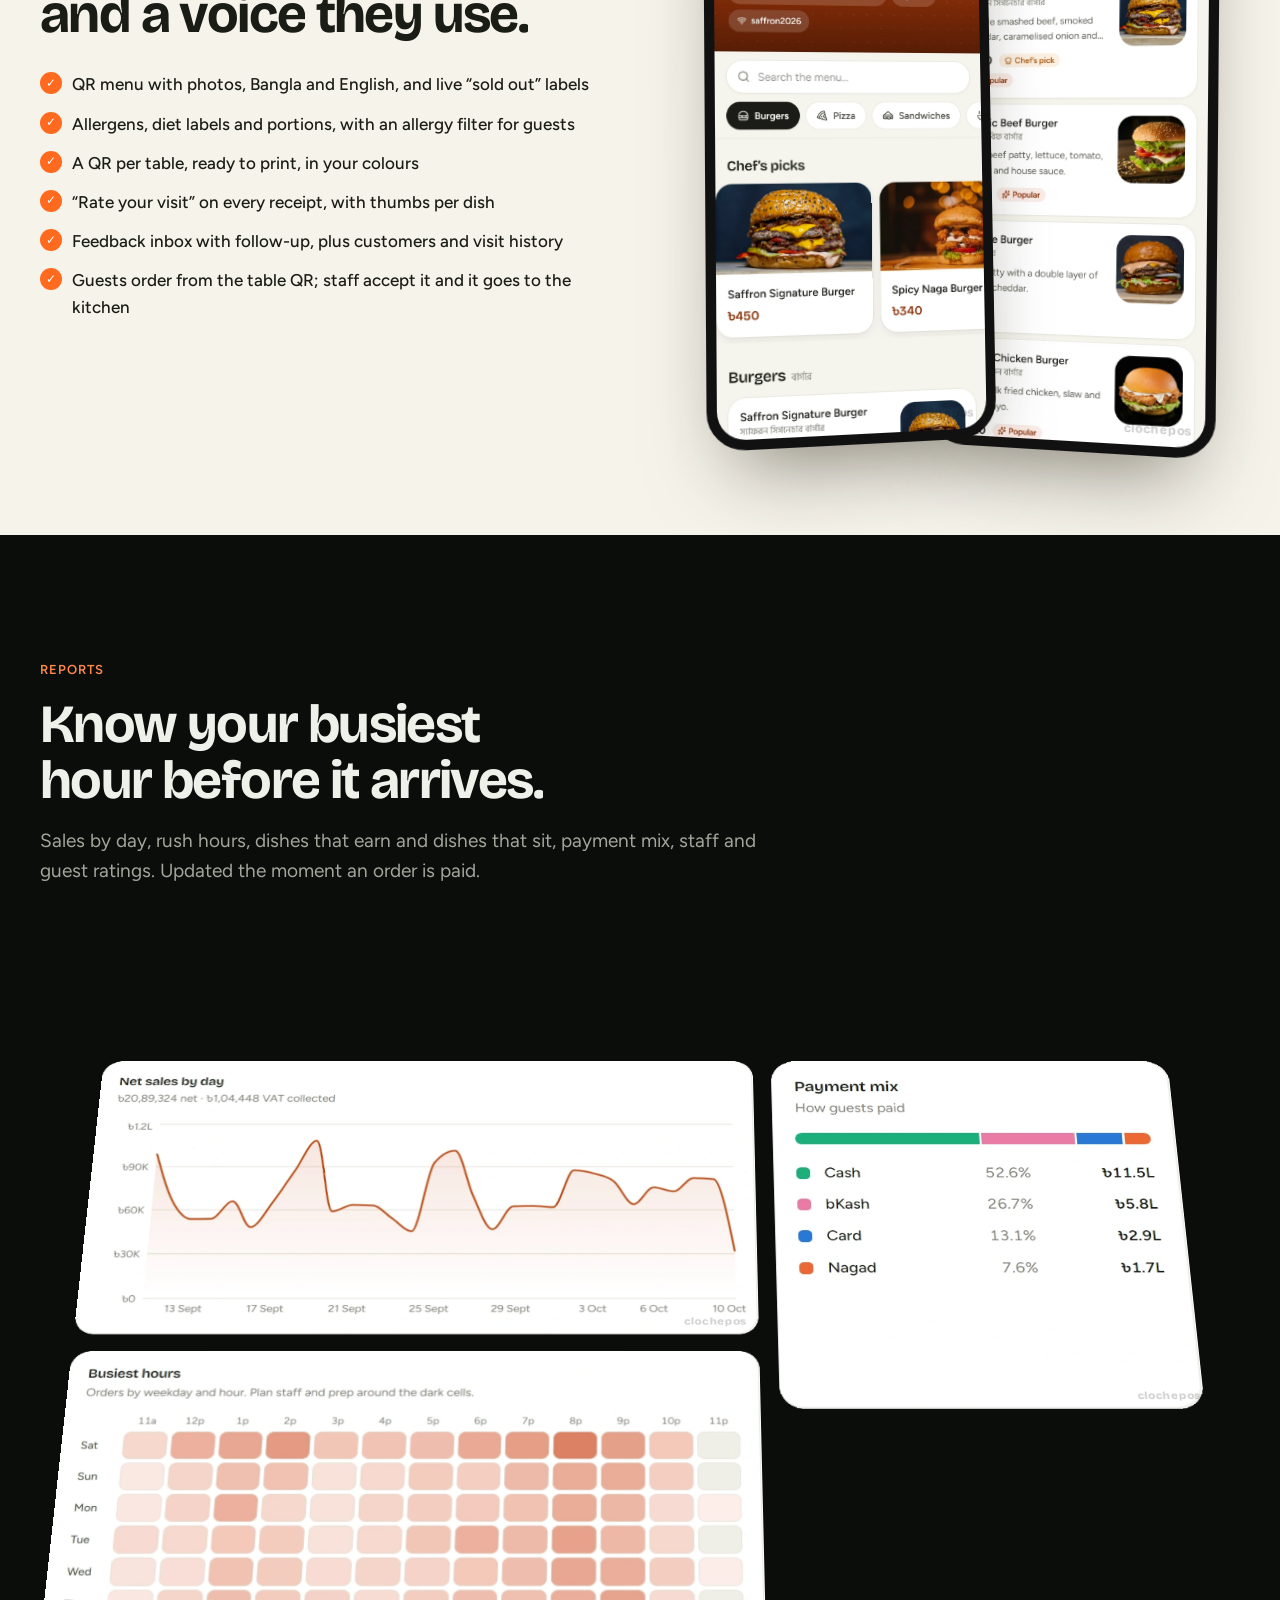
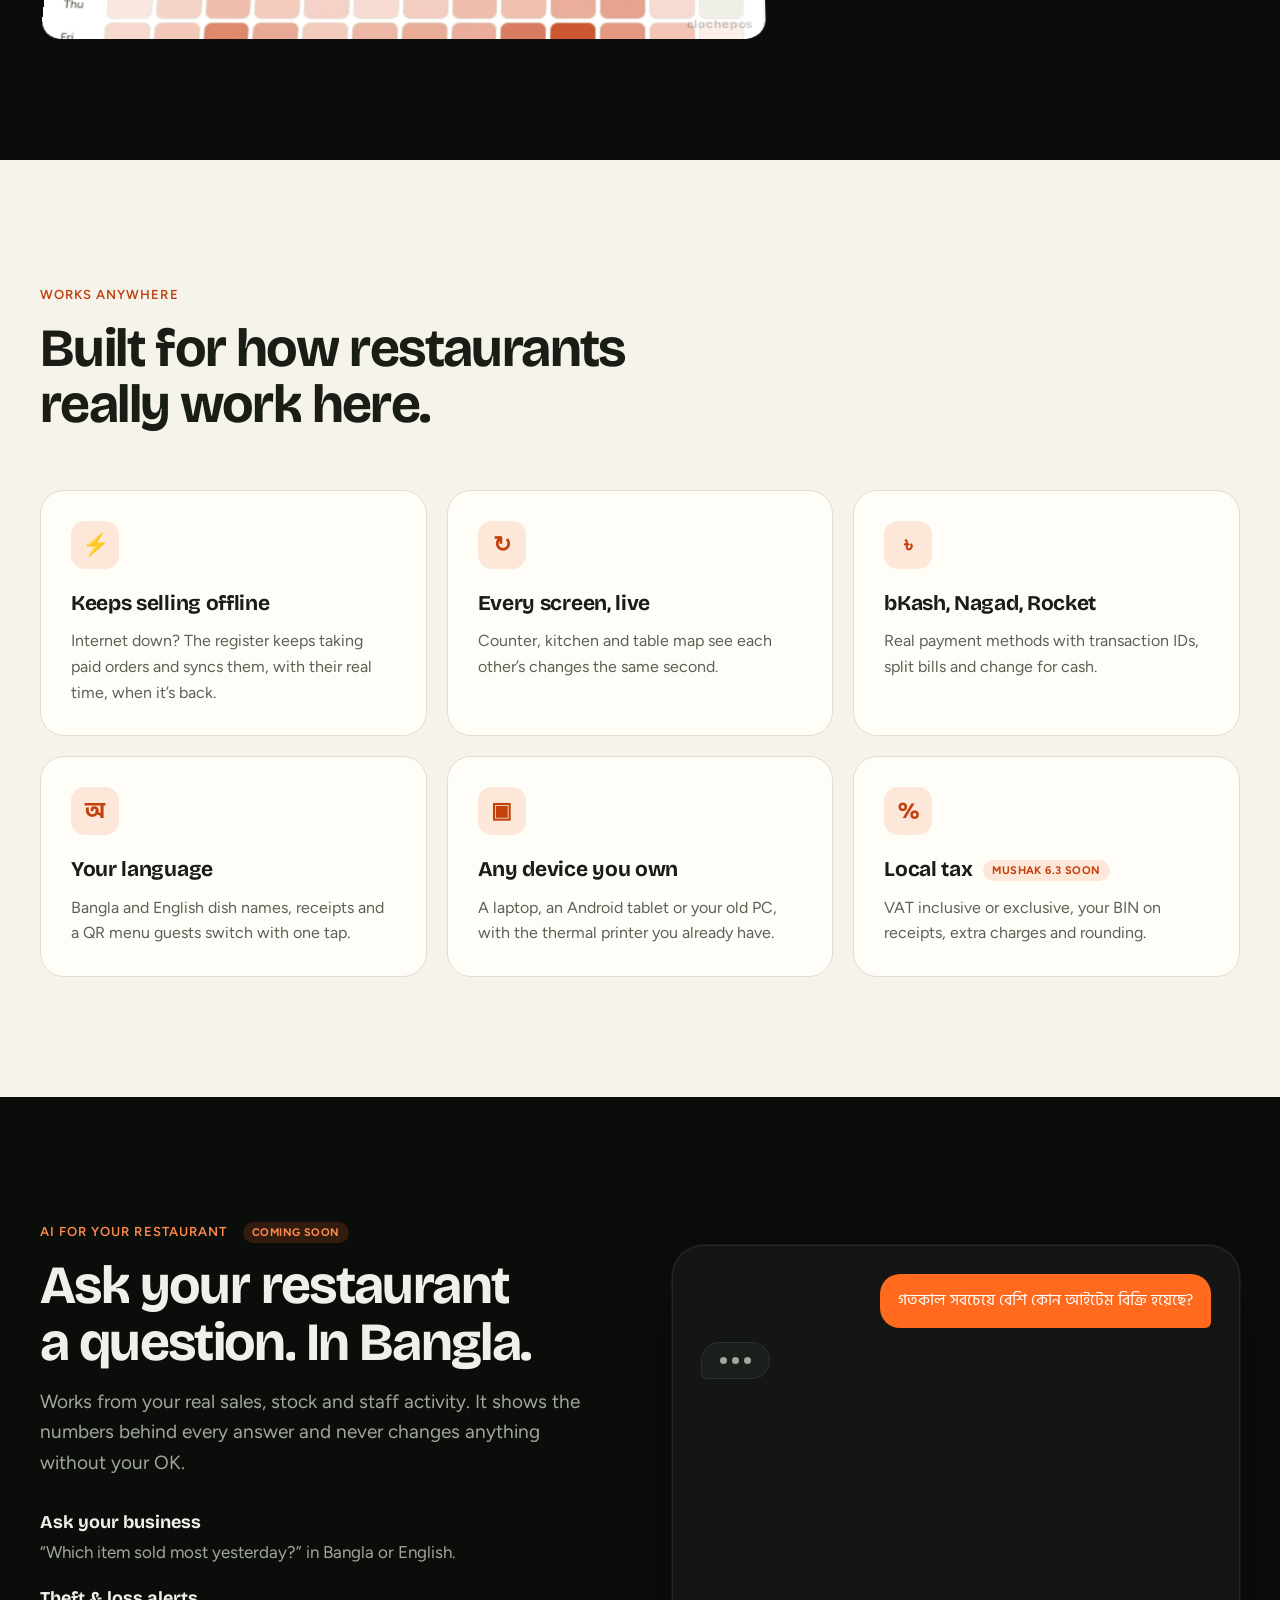
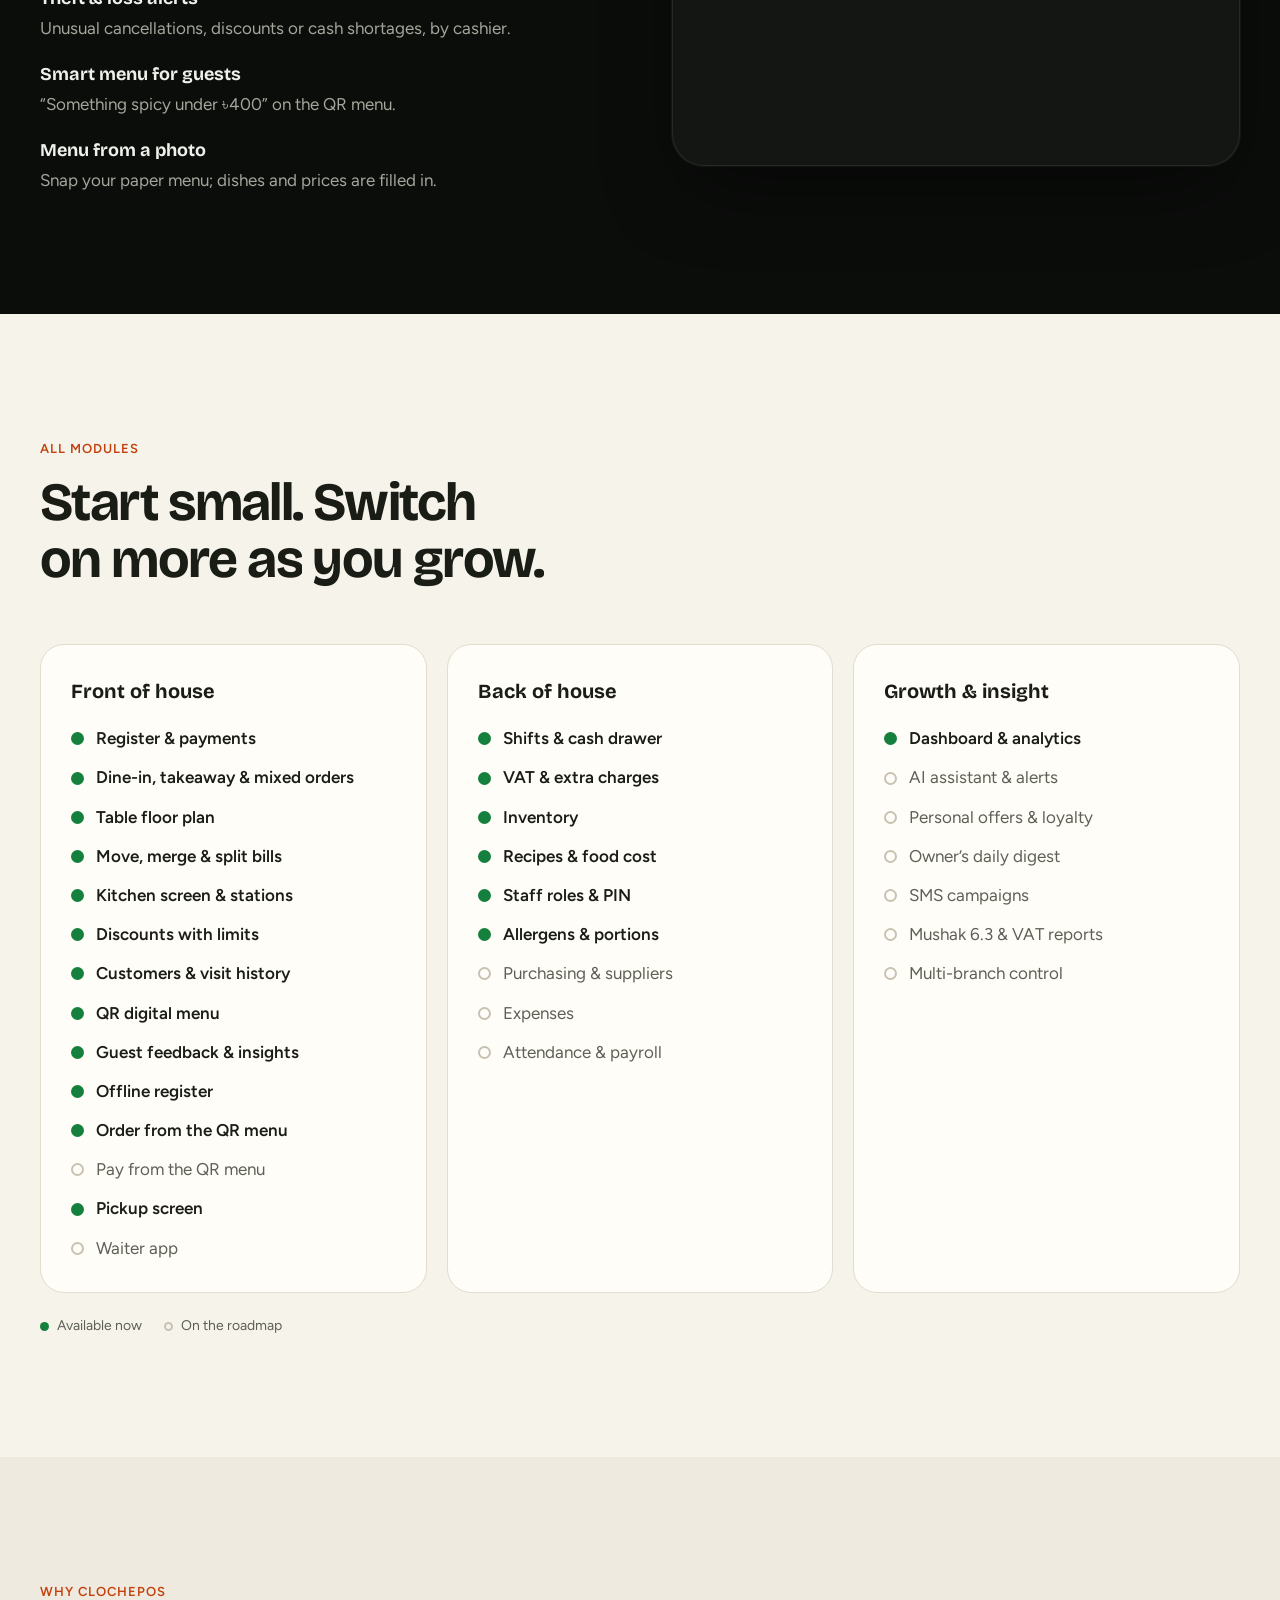
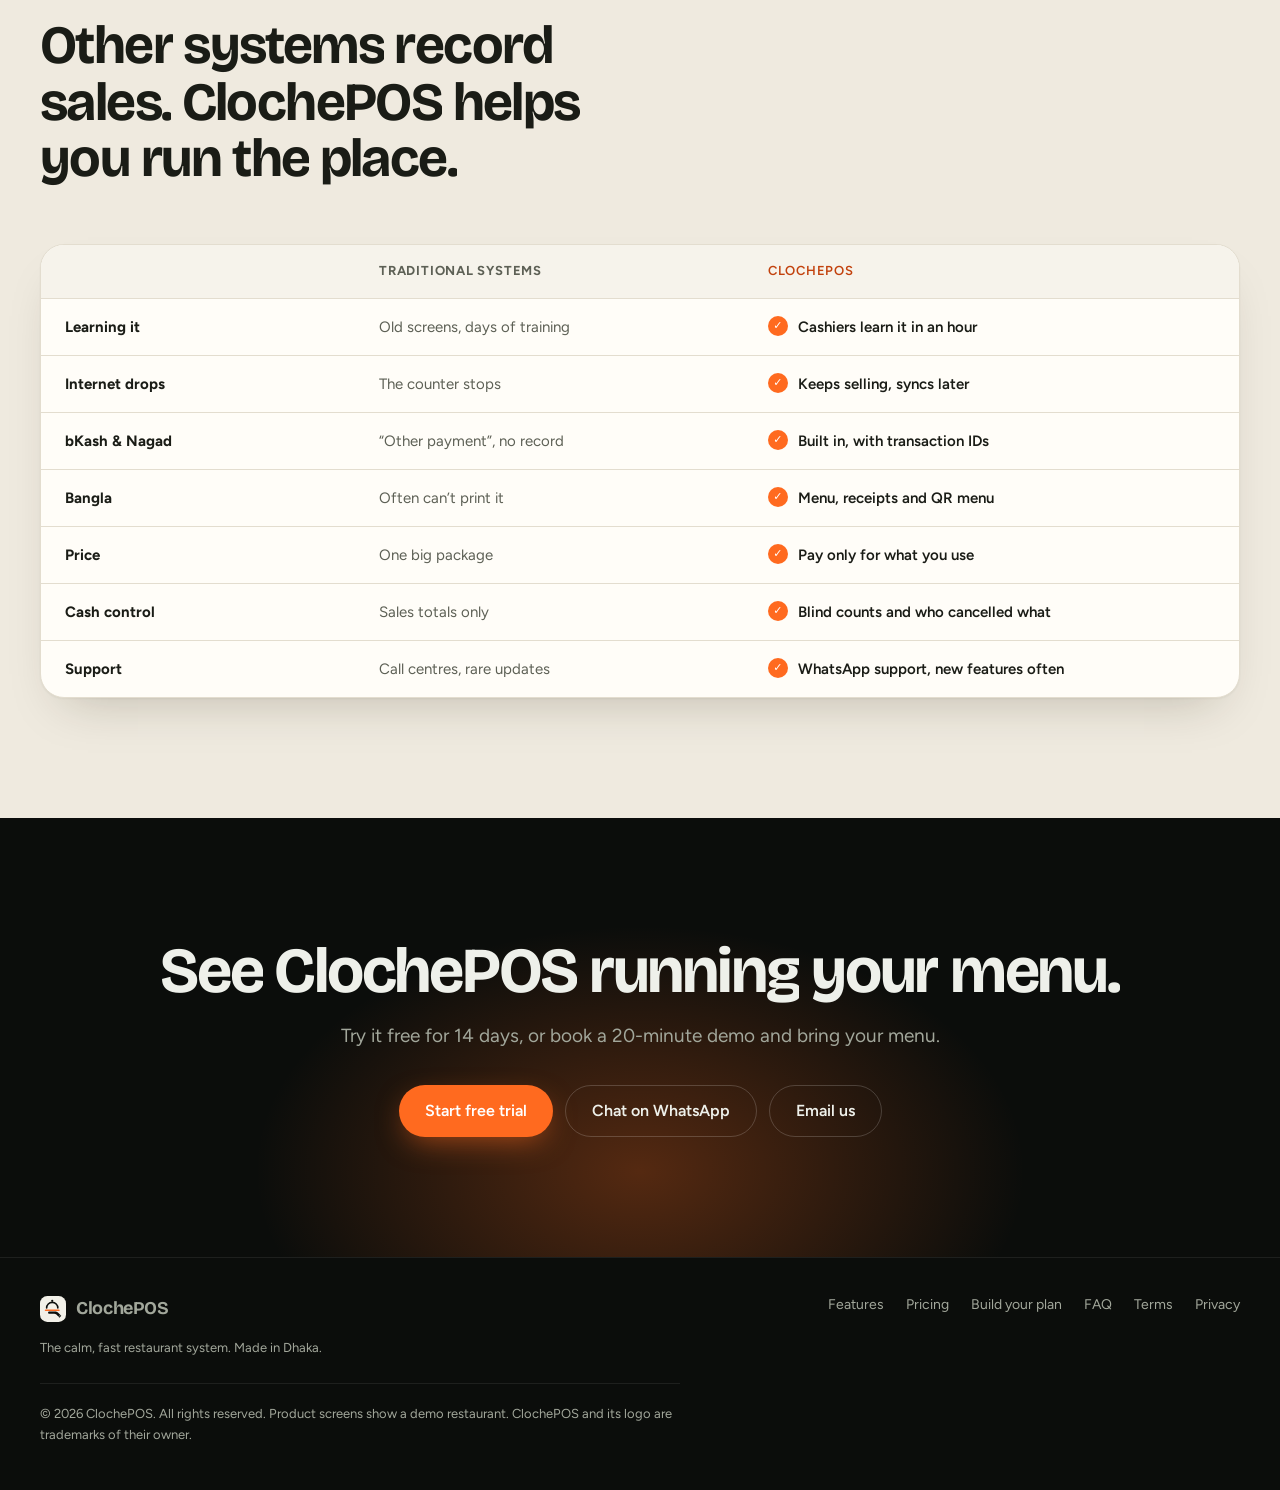
==== commit af7cbed3: "Allergens & portions are live: features, Growth plan and plan builder (৳100 / $2 a month)" ====
--- a/features.html
+++ b/features.html
@@ -193,6 +193,7 @@
                 <h2>A menu guests enjoy, and a voice they use.</h2>
                 <ul class="ticks">
                     <li>QR menu with photos, Bangla and English, and live “sold out” labels</li>
+                    <li>Allergens, diet labels and portions, with an allergy filter for guests</li>
                     <li>A QR per table, ready to print, in your colours</li>
                     <li>“Rate your visit” on every receipt, with thumbs per dish</li>
                     <li>Feedback inbox with follow-up, plus customers and visit history</li>
@@ -301,7 +302,7 @@
                         <li class="live">Inventory</li>
                         <li class="live">Recipes &amp; food cost</li>
                         <li class="live">Staff roles &amp; PIN</li>
-                        <li>Allergens &amp; portions</li>
+                        <li class="live">Allergens &amp; portions</li>
                         <li>Purchasing &amp; suppliers</li>
                         <li>Expenses</li>
                         <li>Attendance &amp; payroll</li>
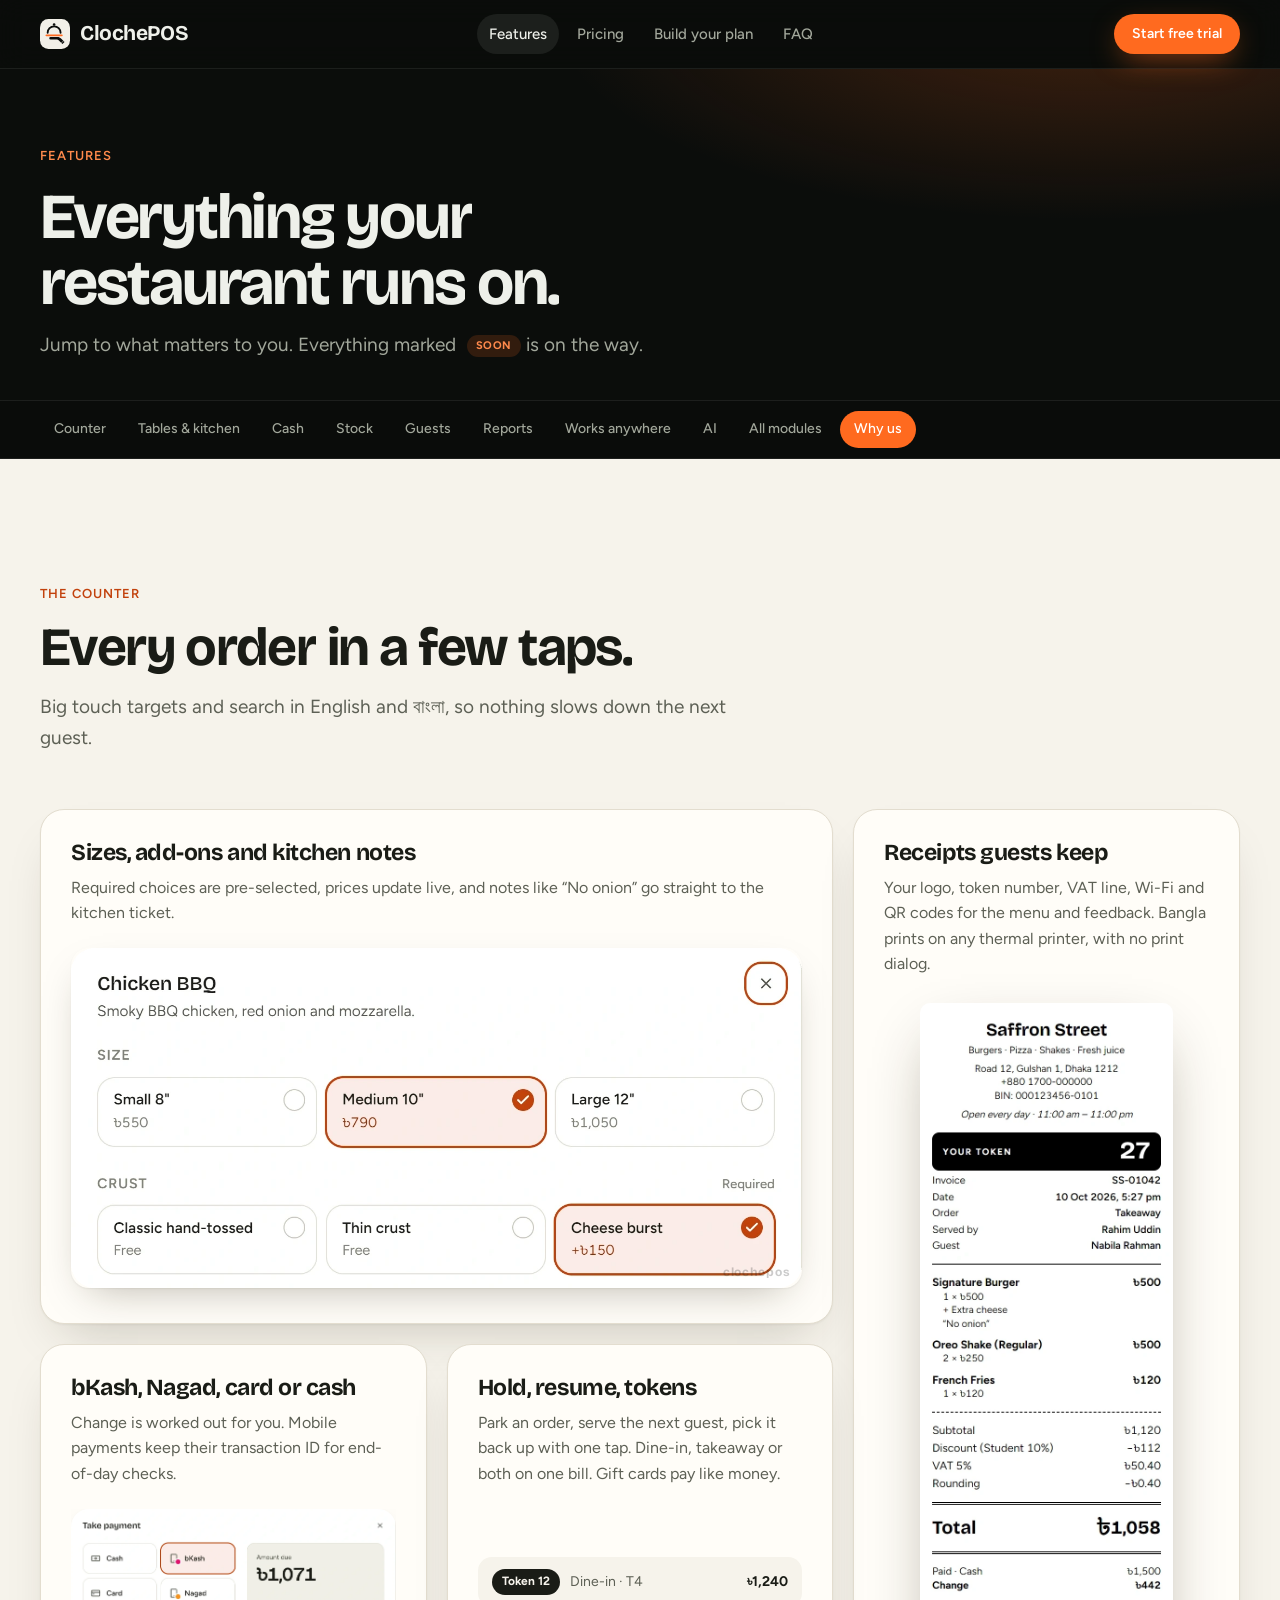
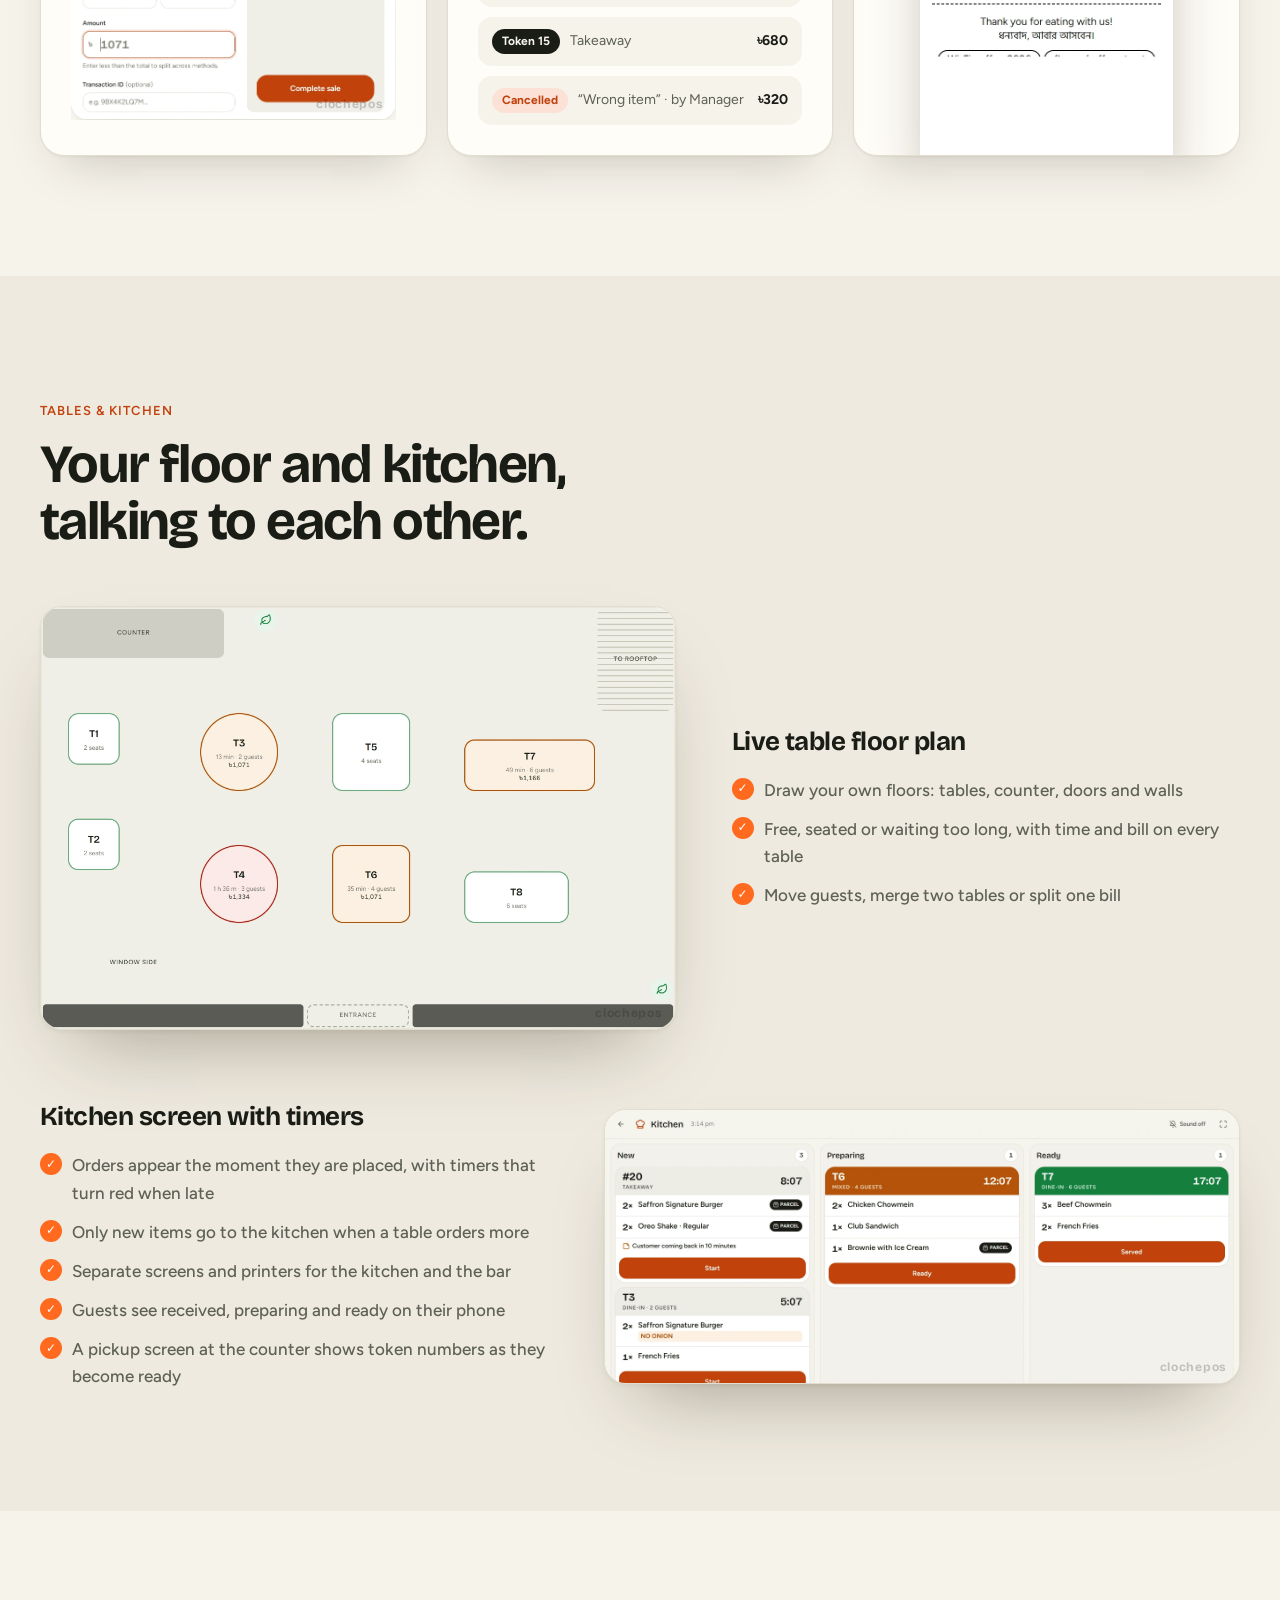
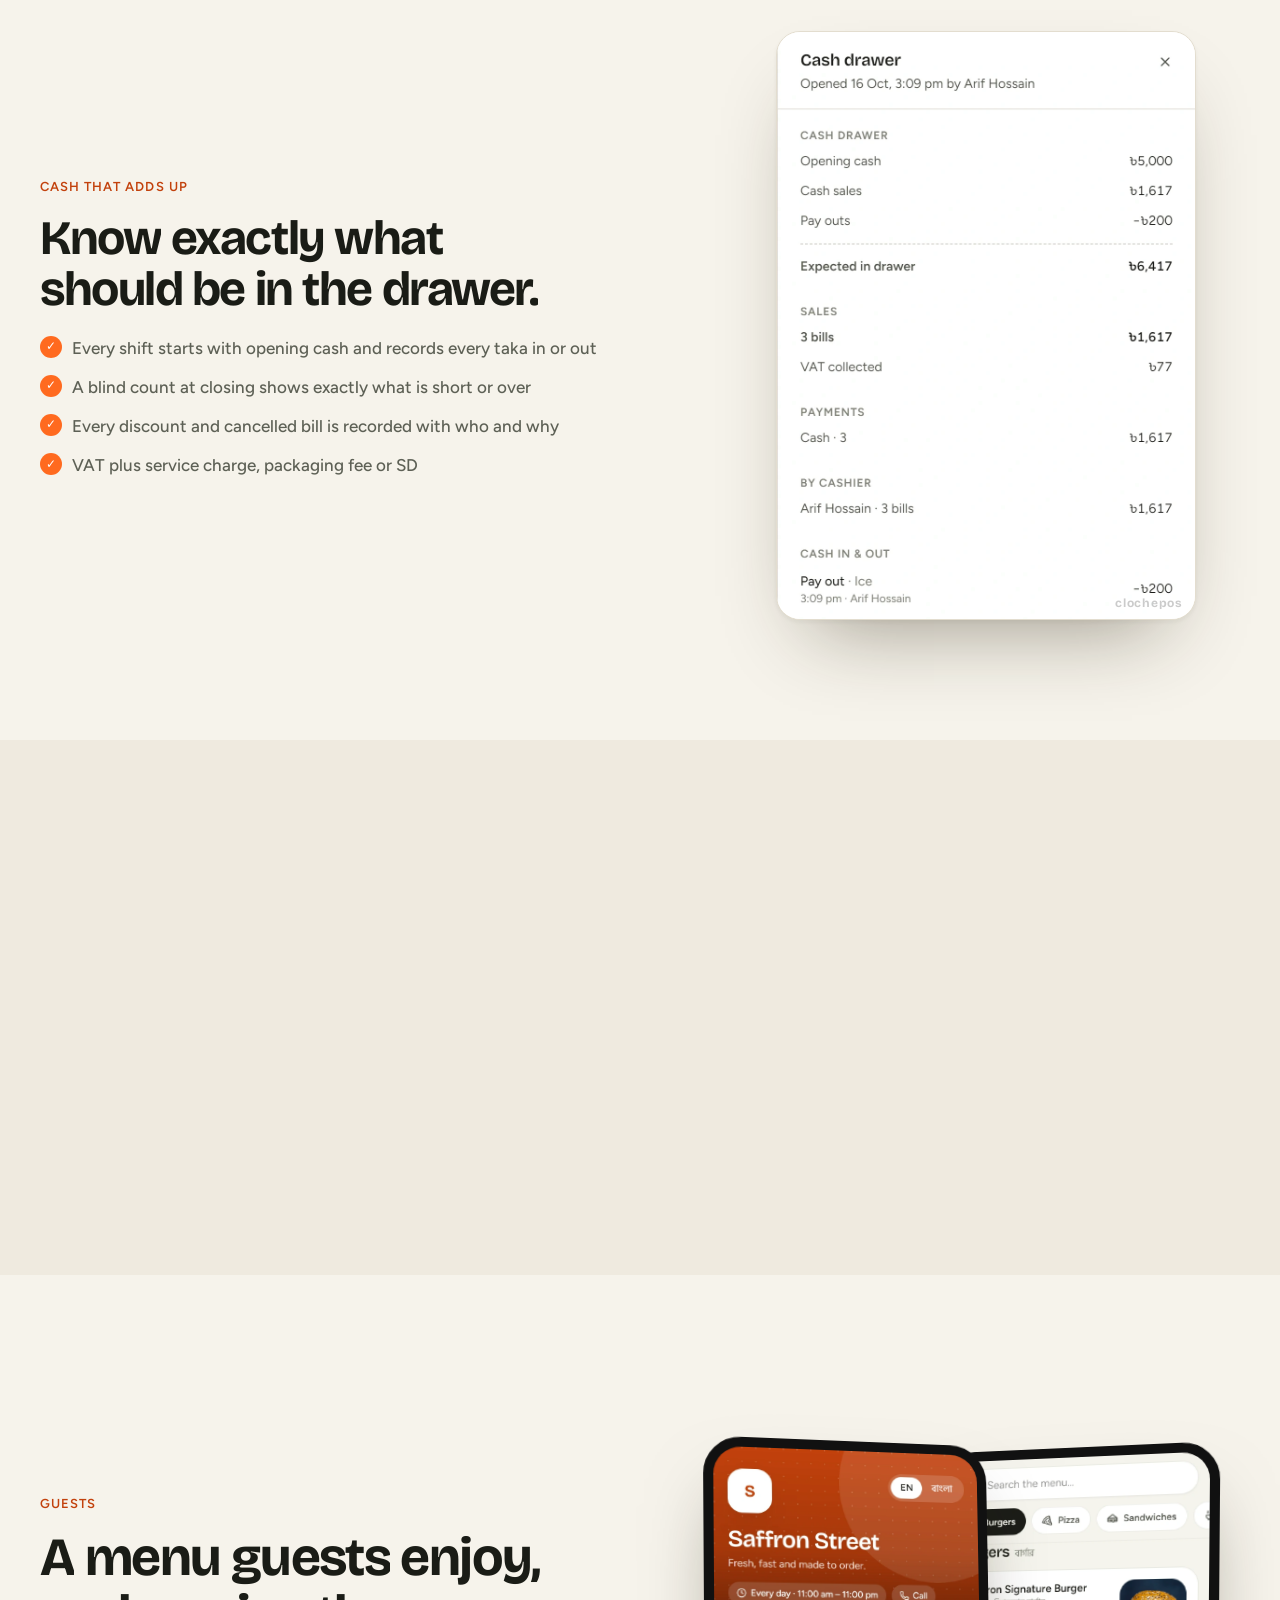
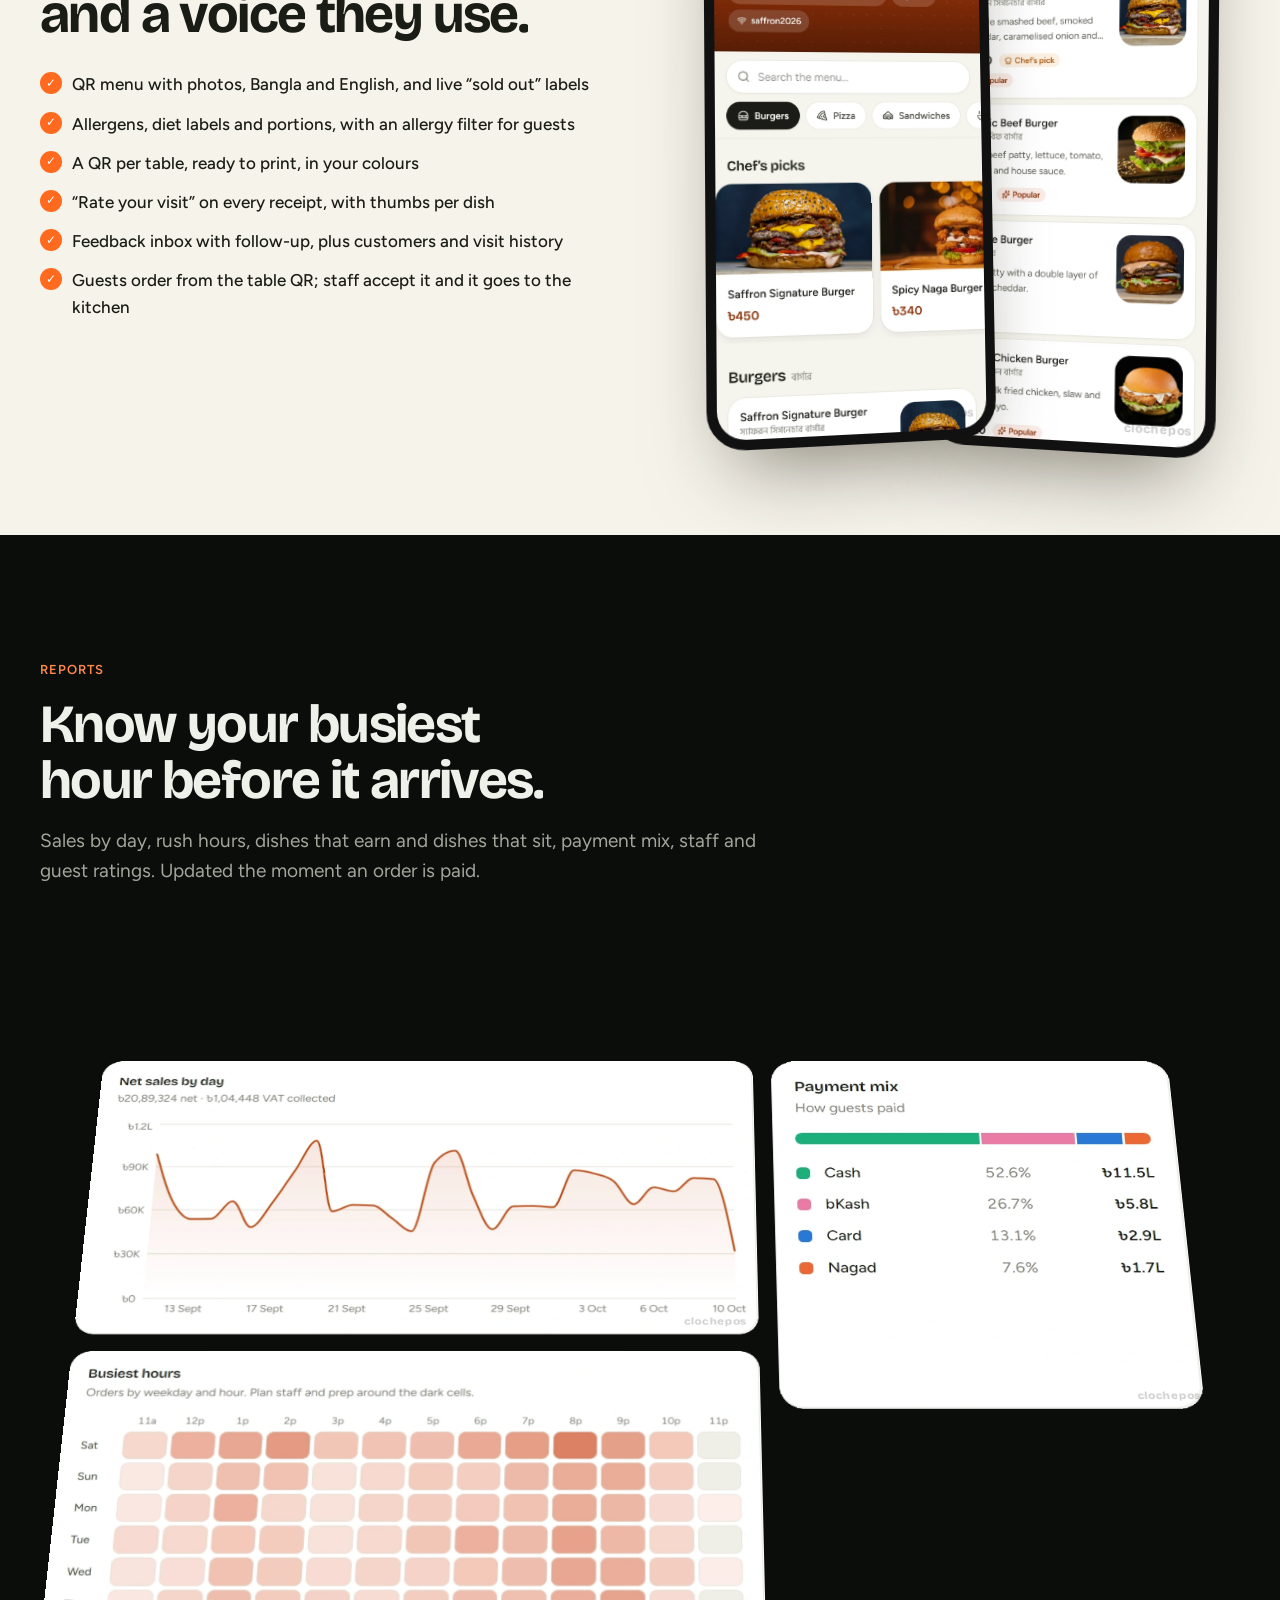
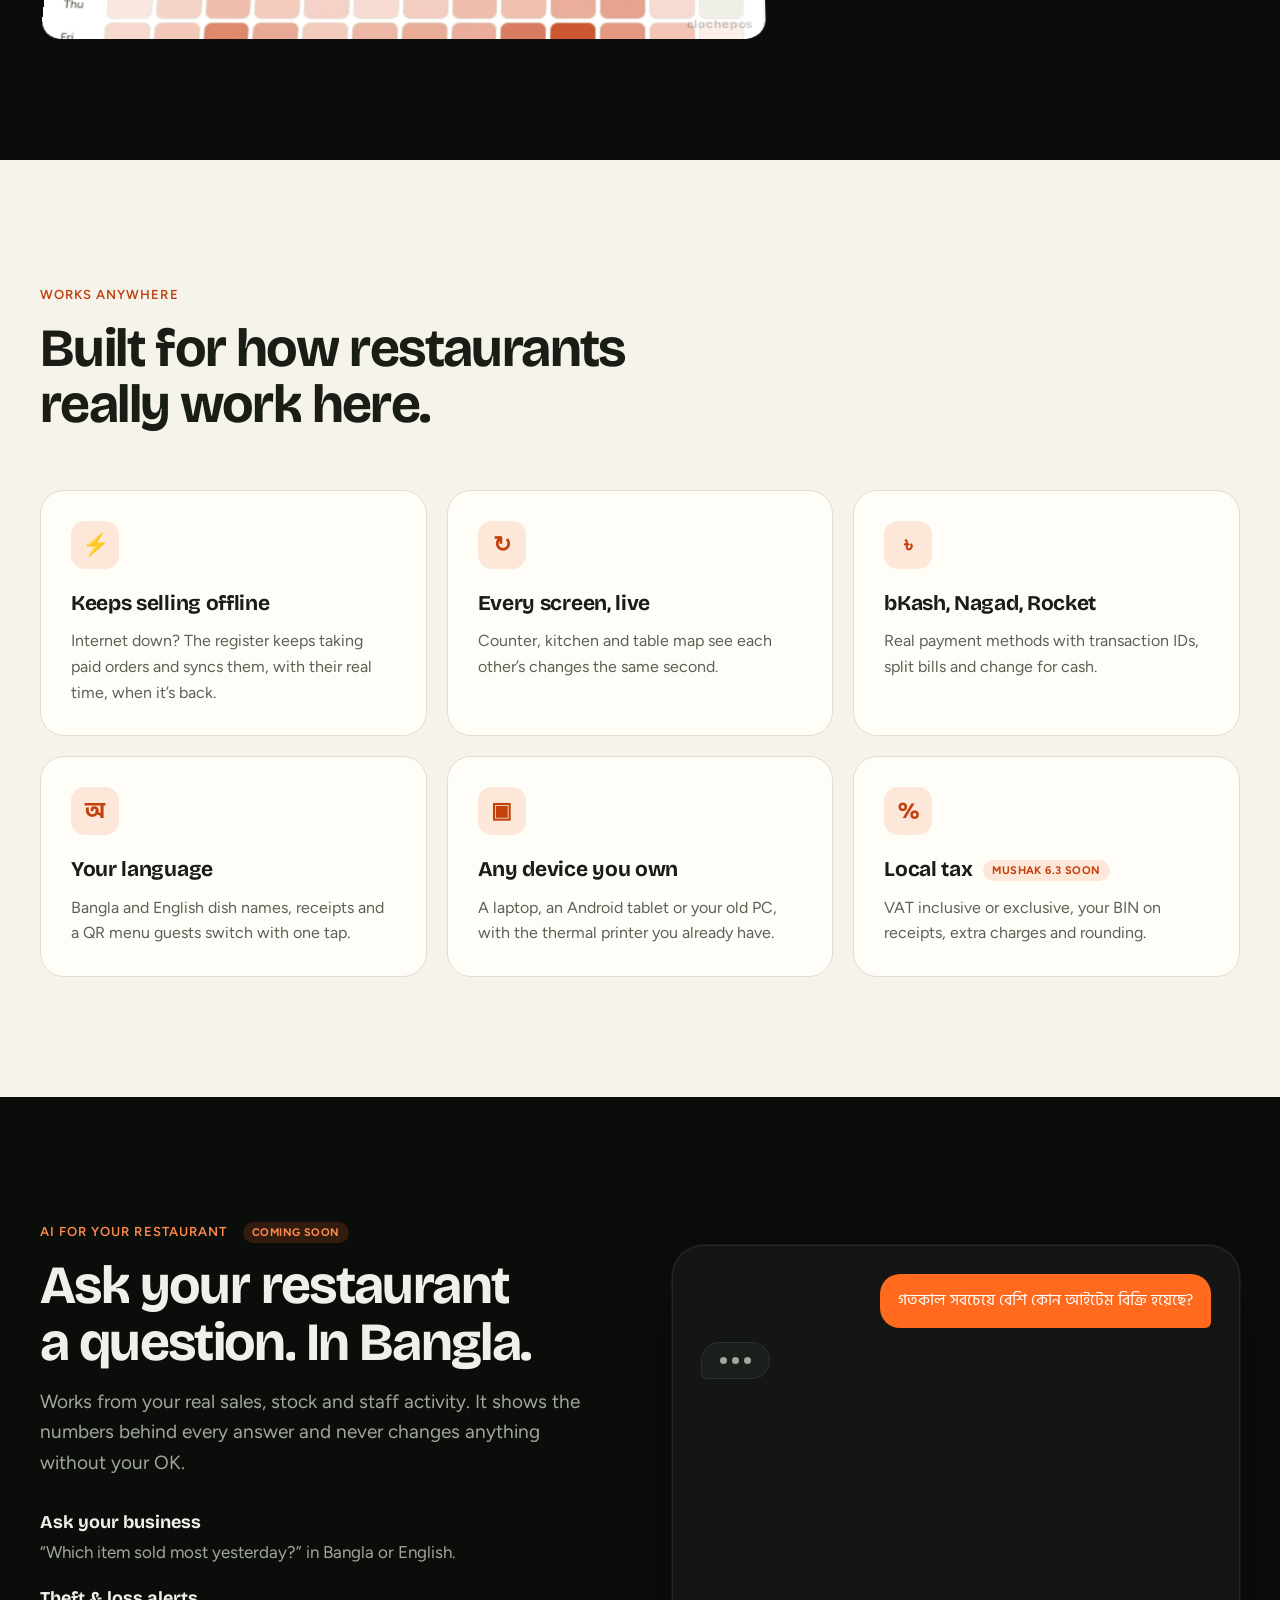
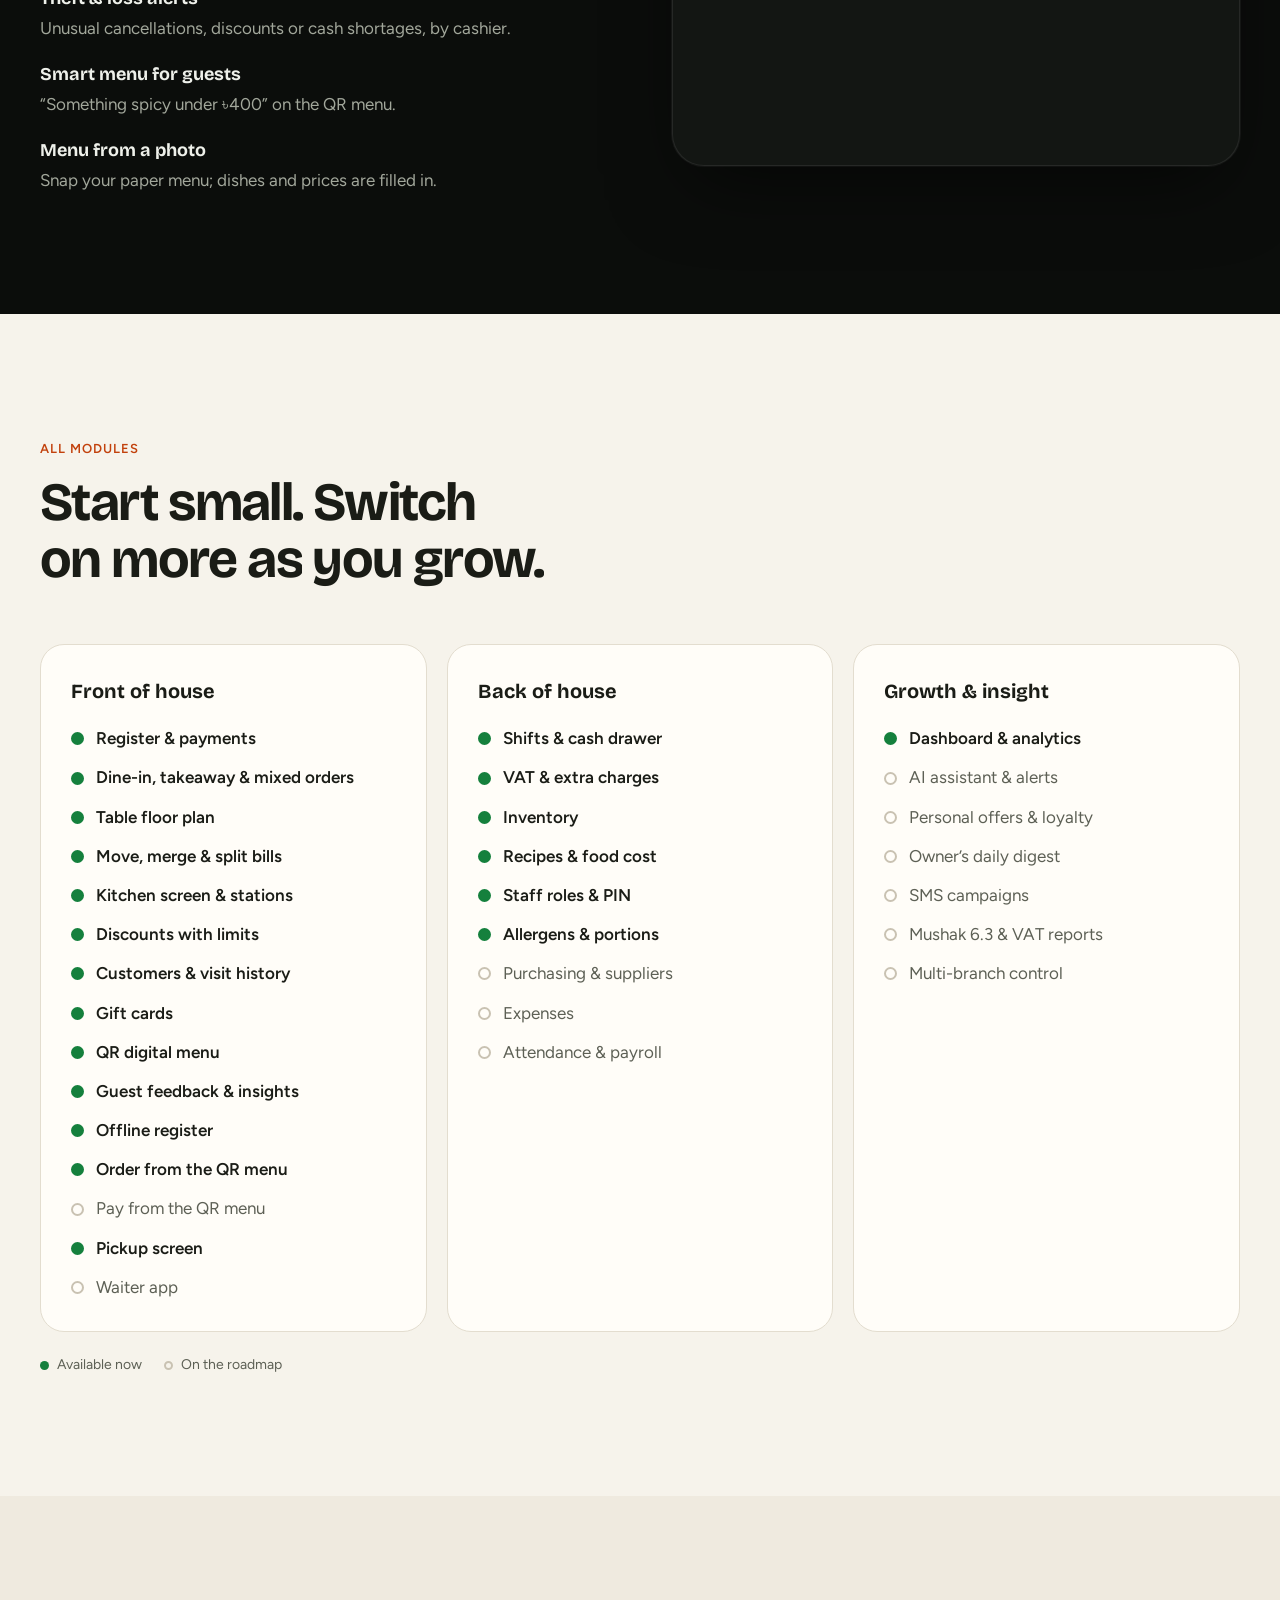
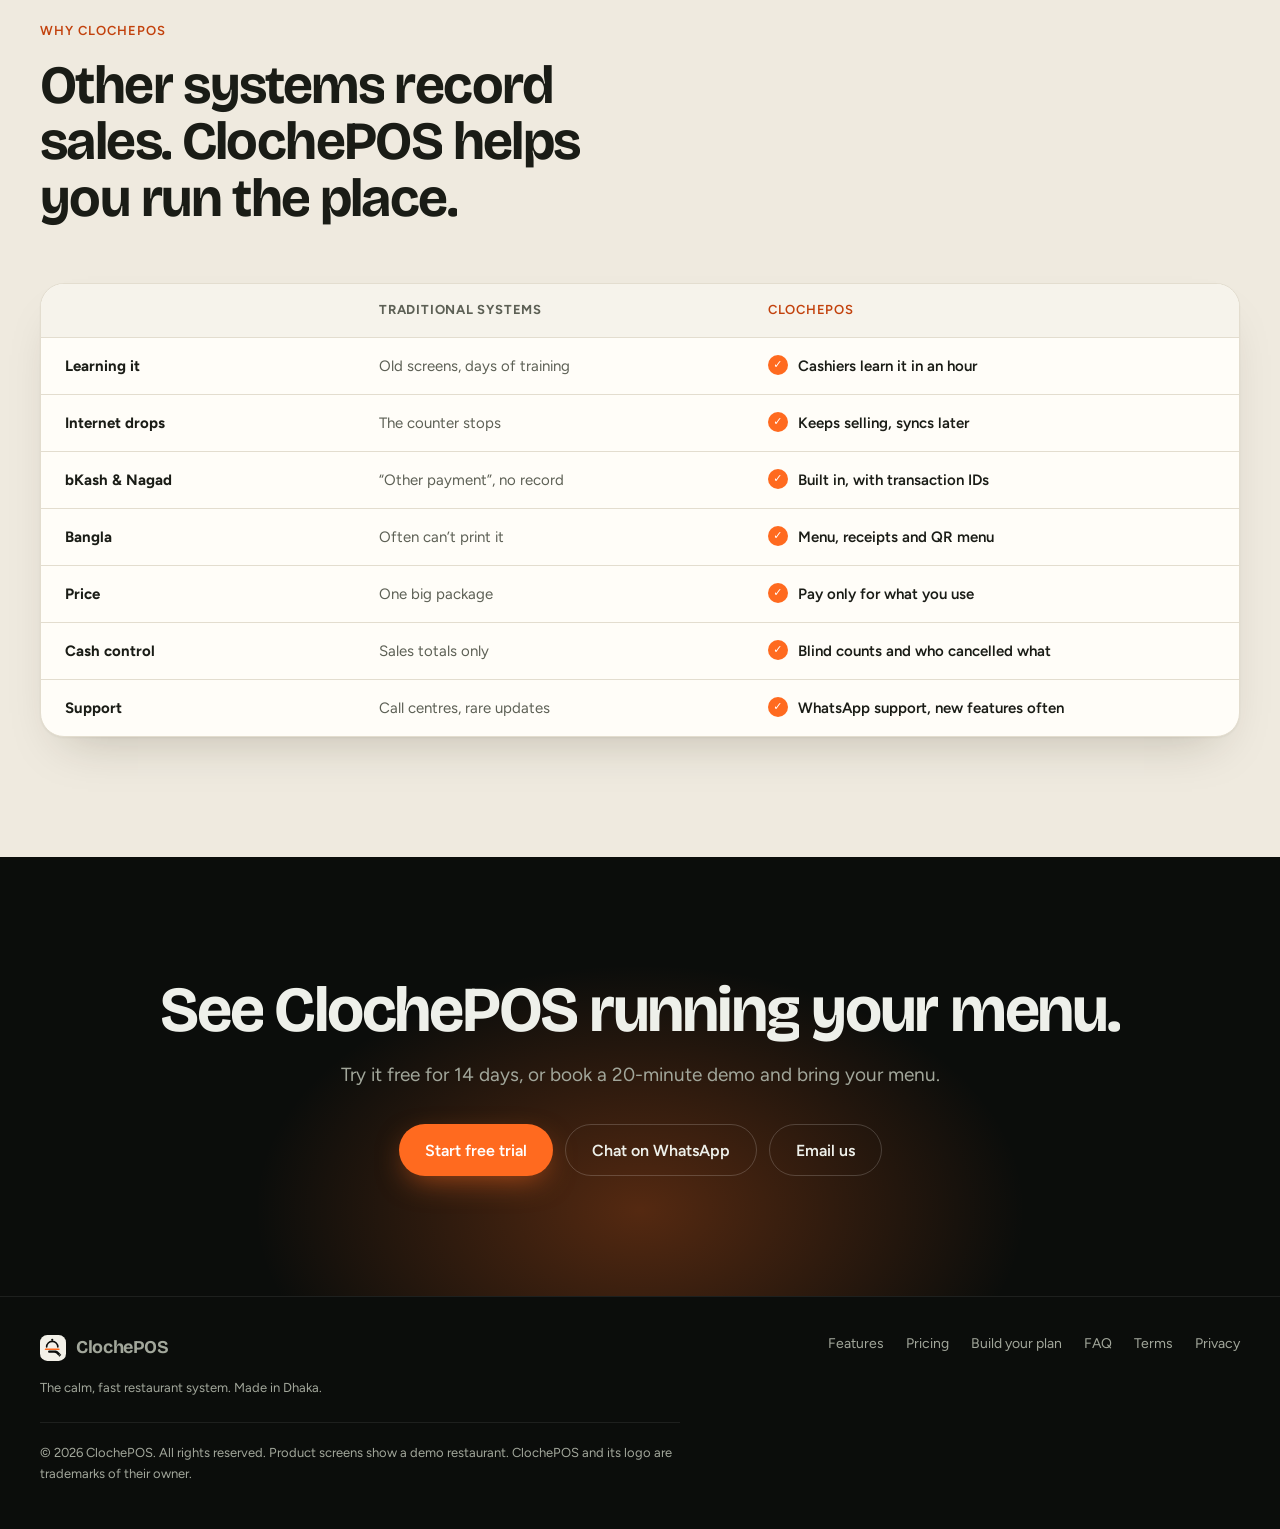
==== commit 0a1e68be: "Gift cards are live: features, Growth plan and plan builder (৳150 / $3 a month)" ====
--- a/features.html
+++ b/features.html
@@ -99,7 +99,7 @@
                 <article class="card reveal">
                     <div class="card-copy">
                         <h3>Hold, resume, tokens</h3>
-                        <p>Park an order, serve the next guest, pick it back up with one tap. Dine-in, takeaway or both on one bill.</p>
+                        <p>Park an order, serve the next guest, pick it back up with one tap. Dine-in, takeaway or both on one bill. Gift cards pay like money.</p>
                     </div>
                     <ul class="mini-list" aria-hidden="true">
                         <li><span class="badge">Token 12</span> Dine-in · T4 <em>৳1,240</em></li>
@@ -285,6 +285,7 @@
                         <li class="live">Kitchen screen &amp; stations</li>
                         <li class="live">Discounts with limits</li>
                         <li class="live">Customers &amp; visit history</li>
+                        <li class="live">Gift cards</li>
                         <li class="live">QR digital menu</li>
                         <li class="live">Guest feedback &amp; insights</li>
                         <li class="live">Offline register</li>
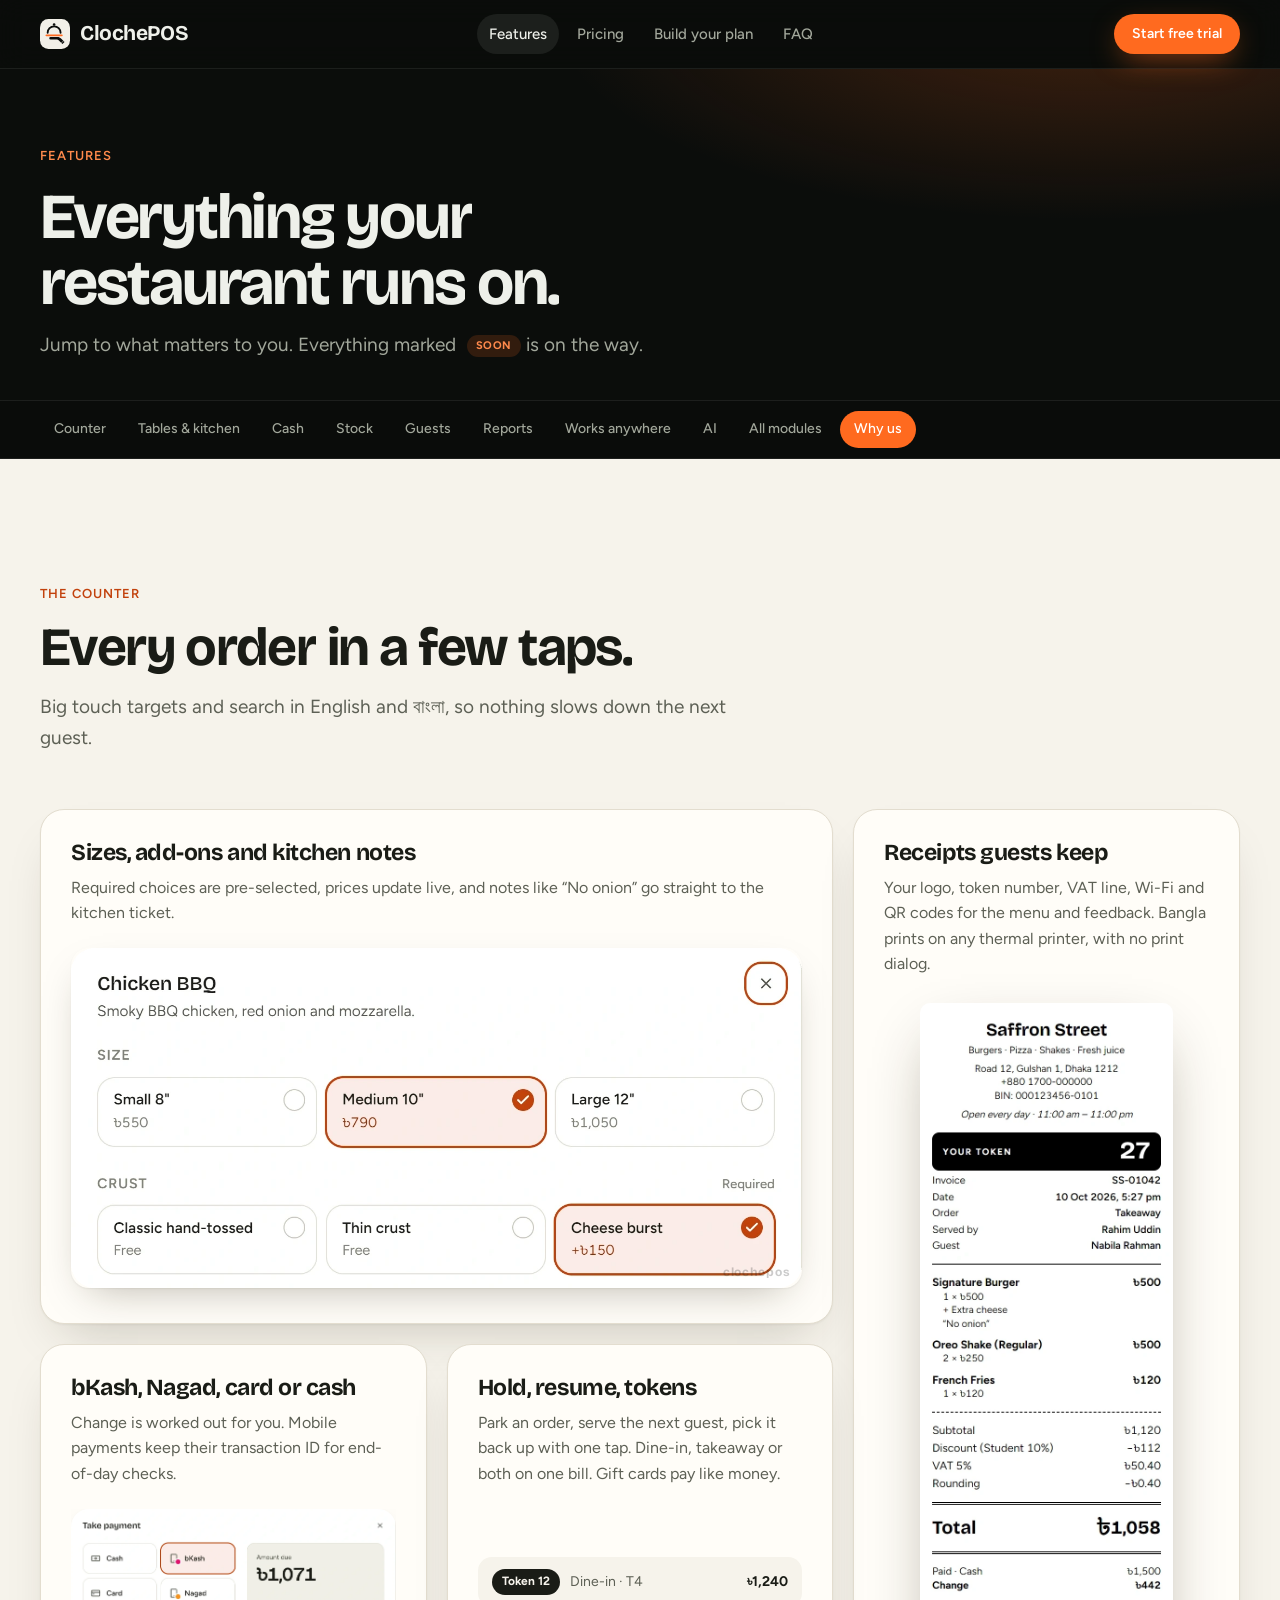
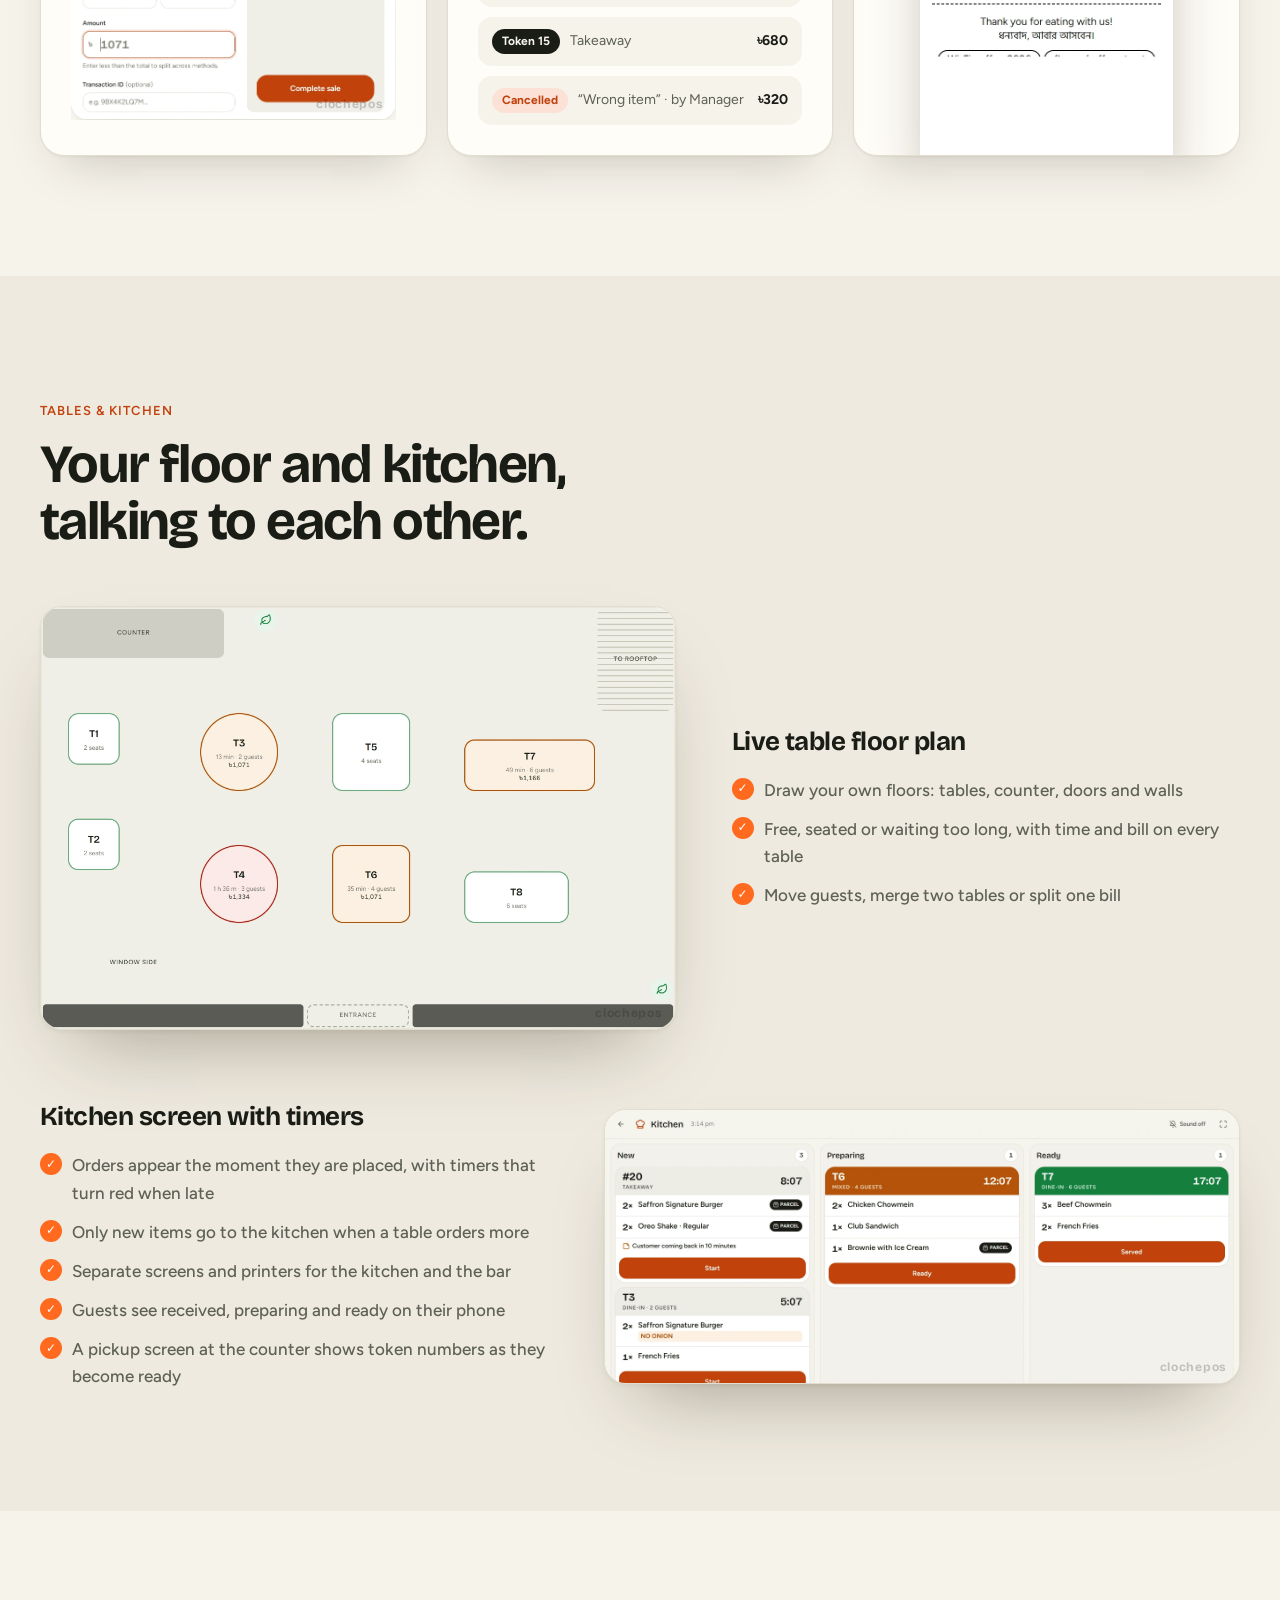
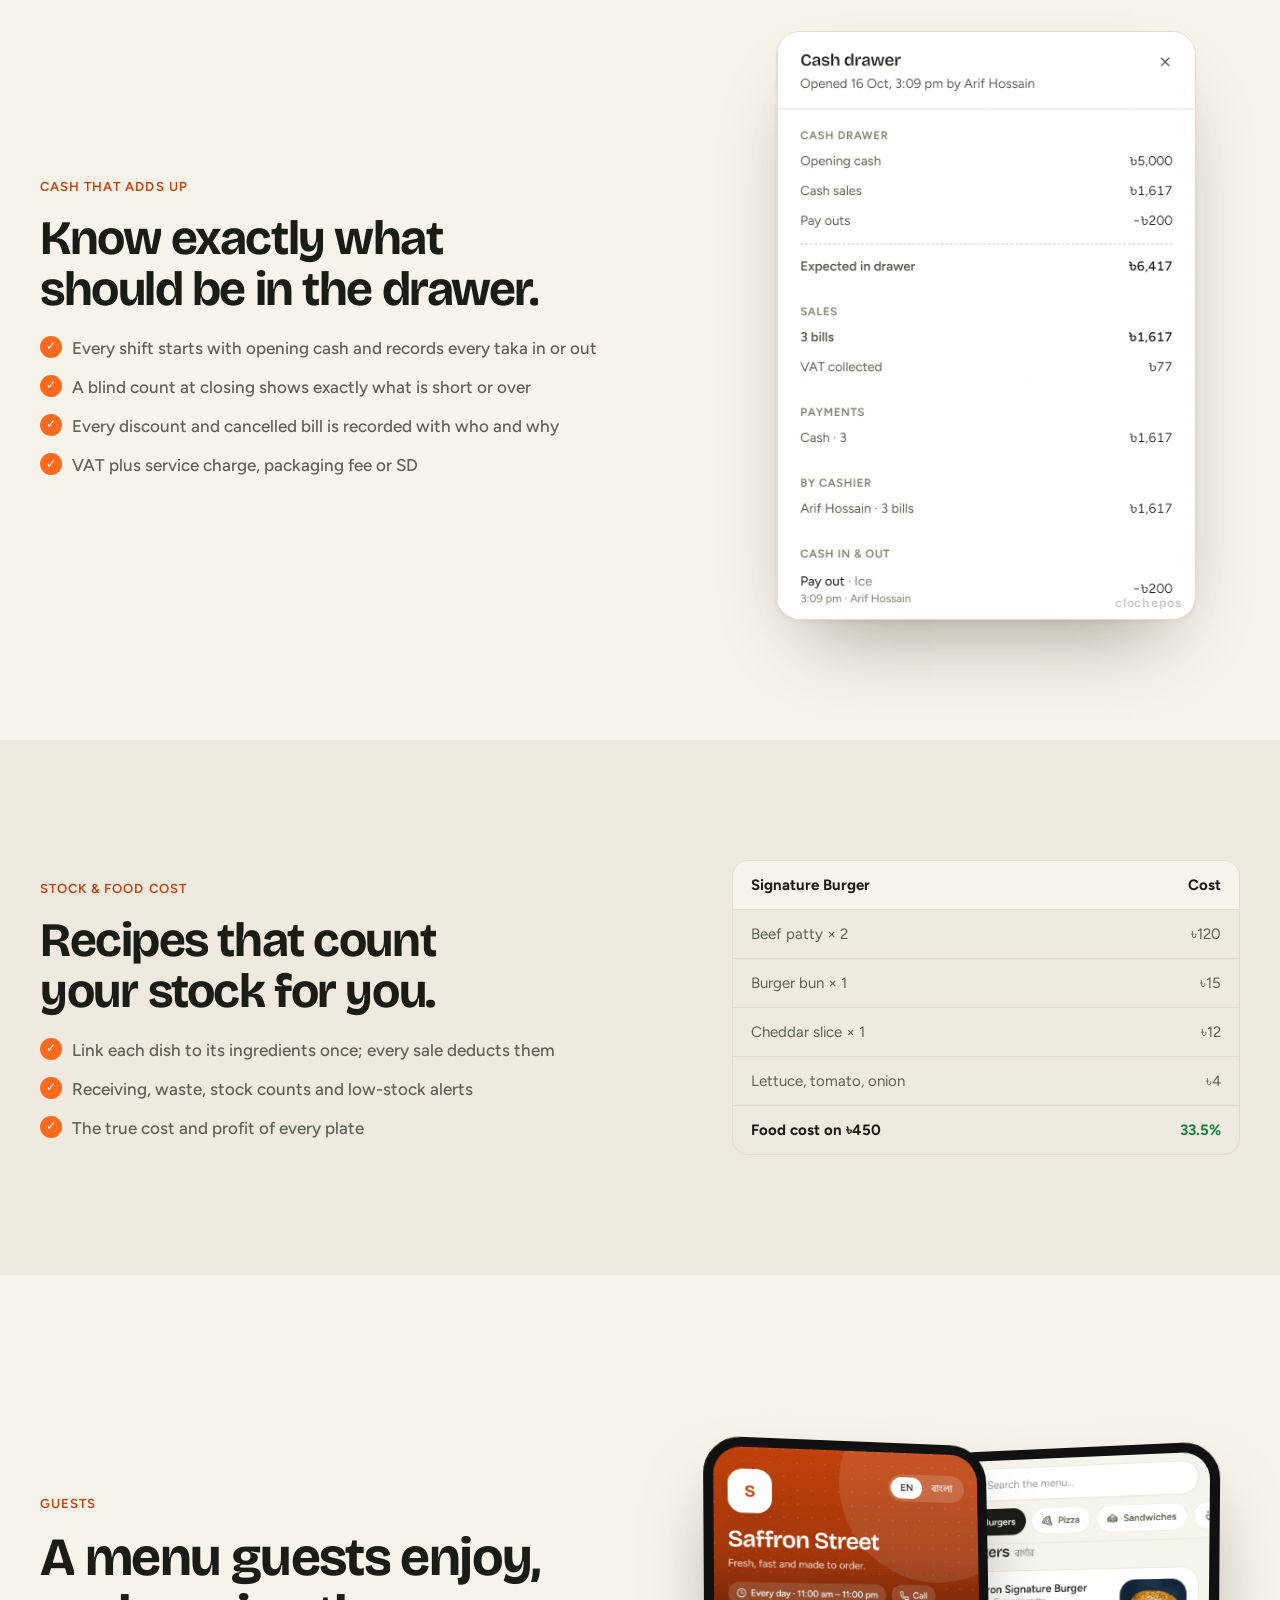
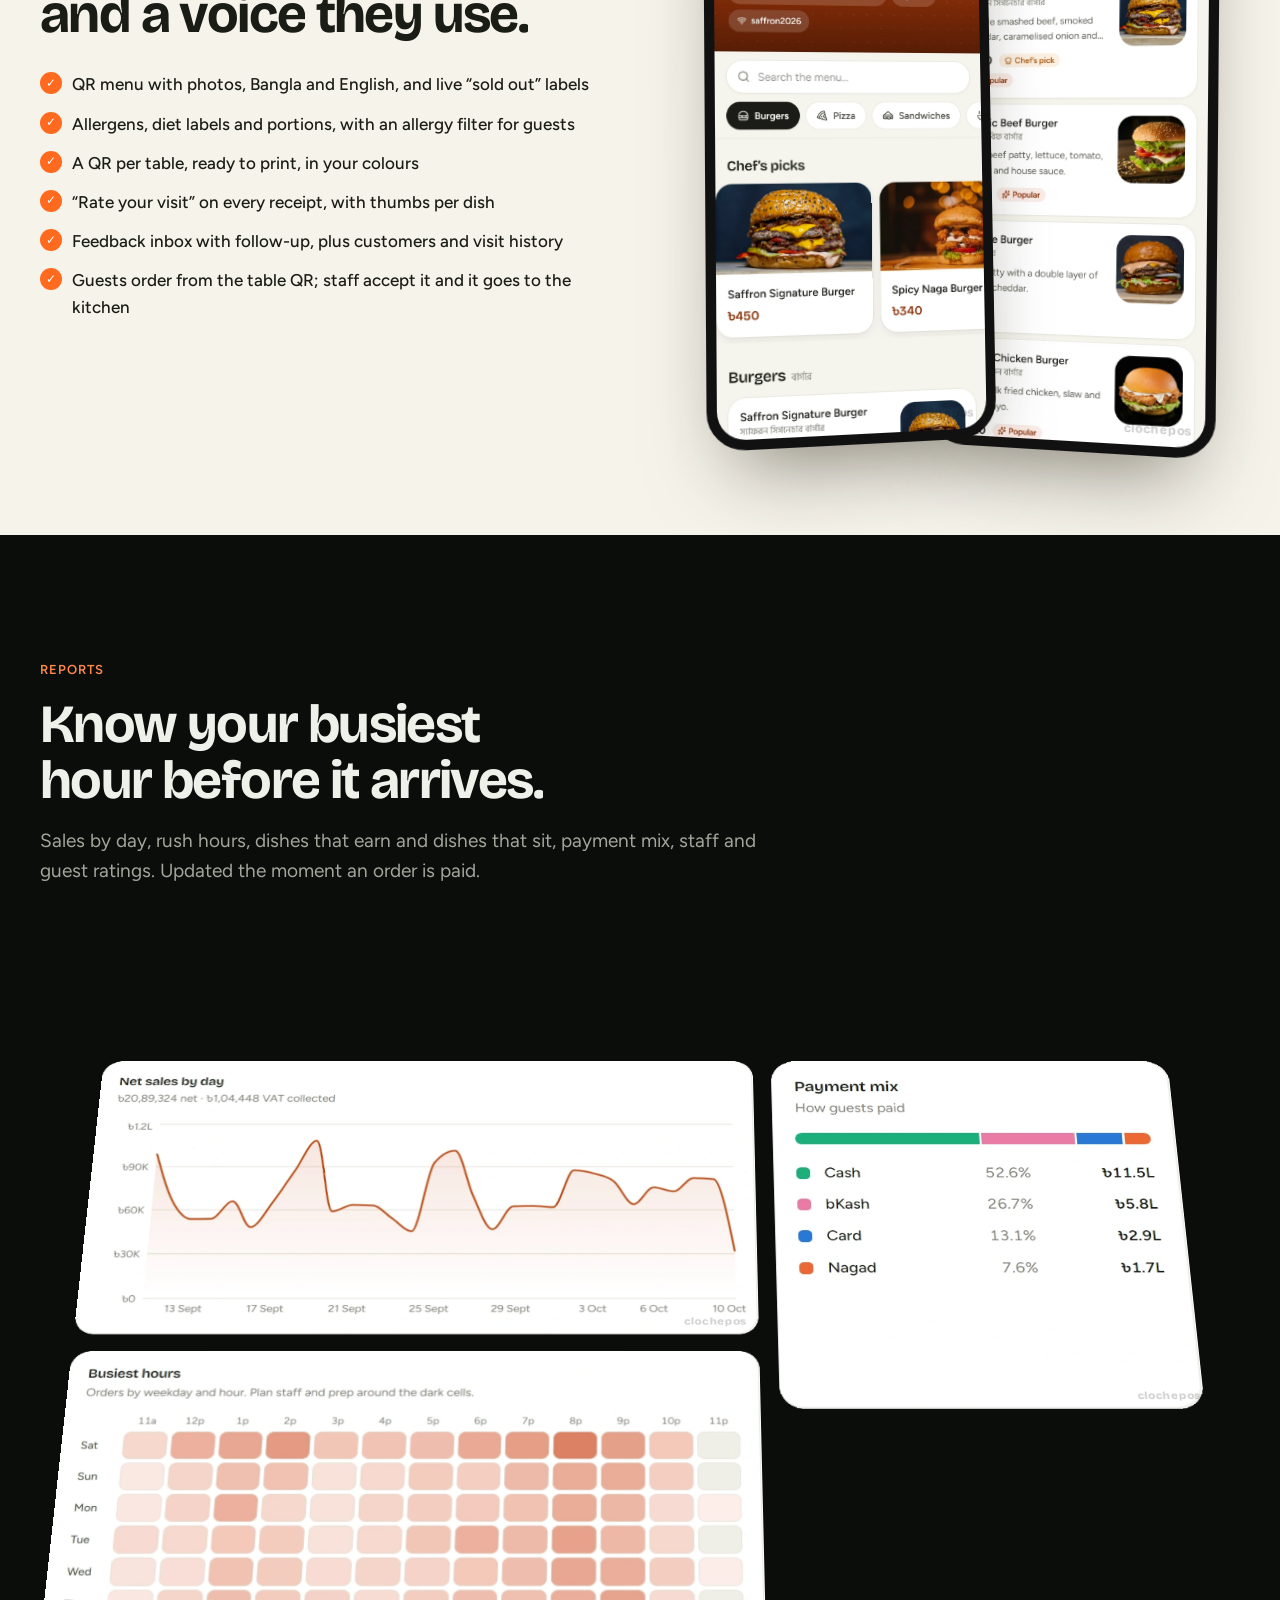
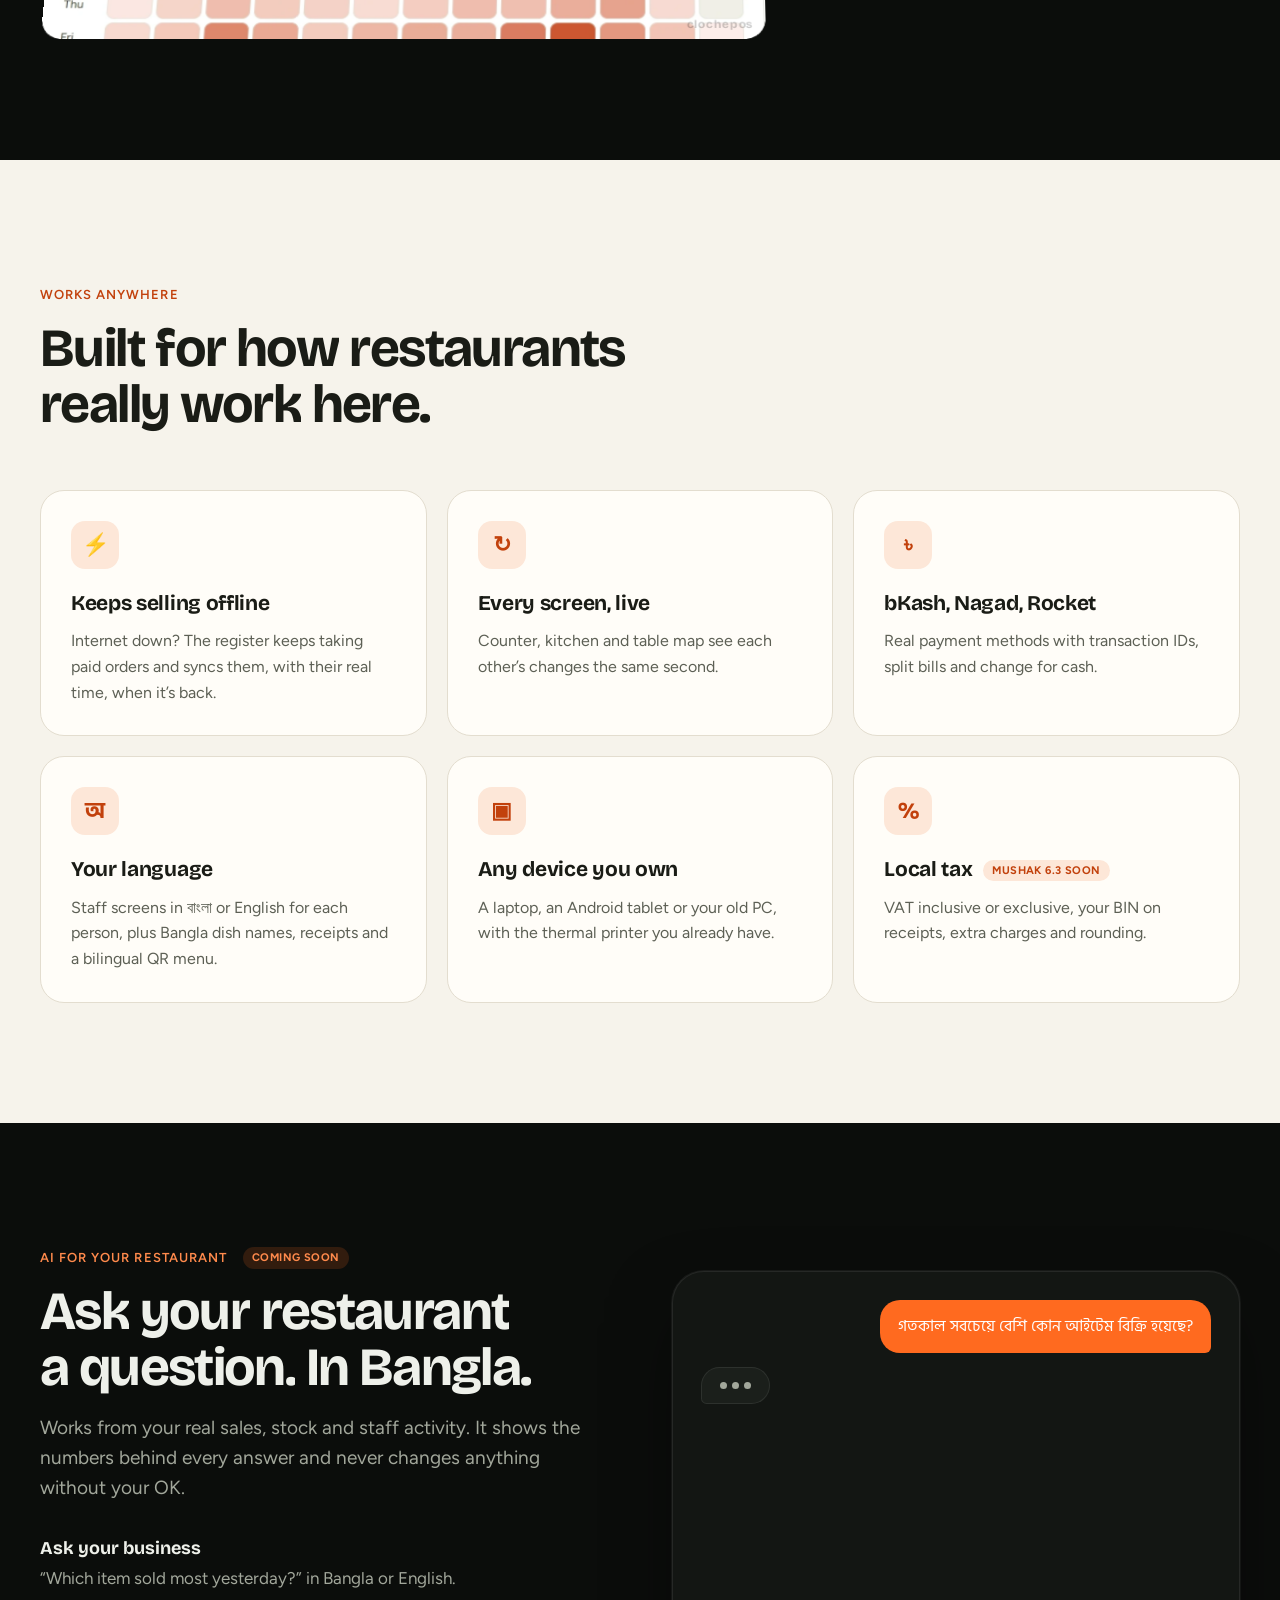
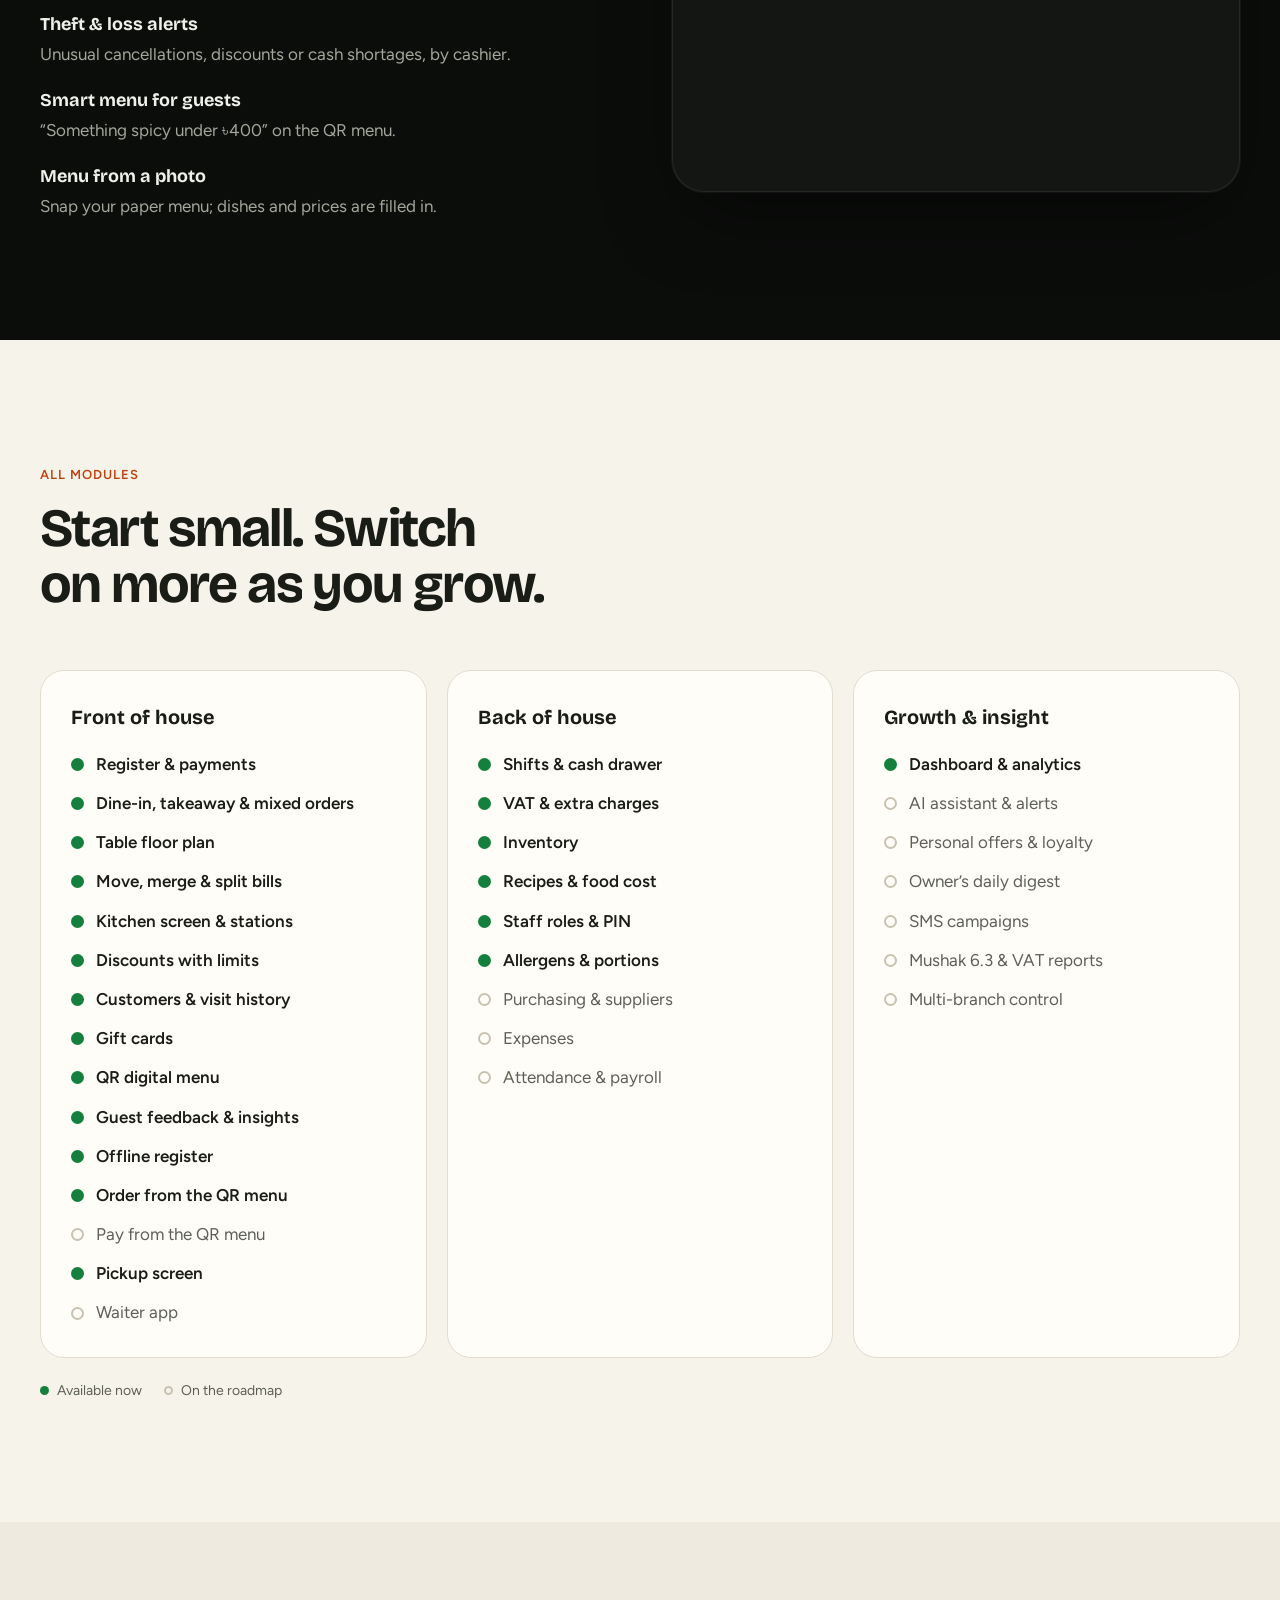
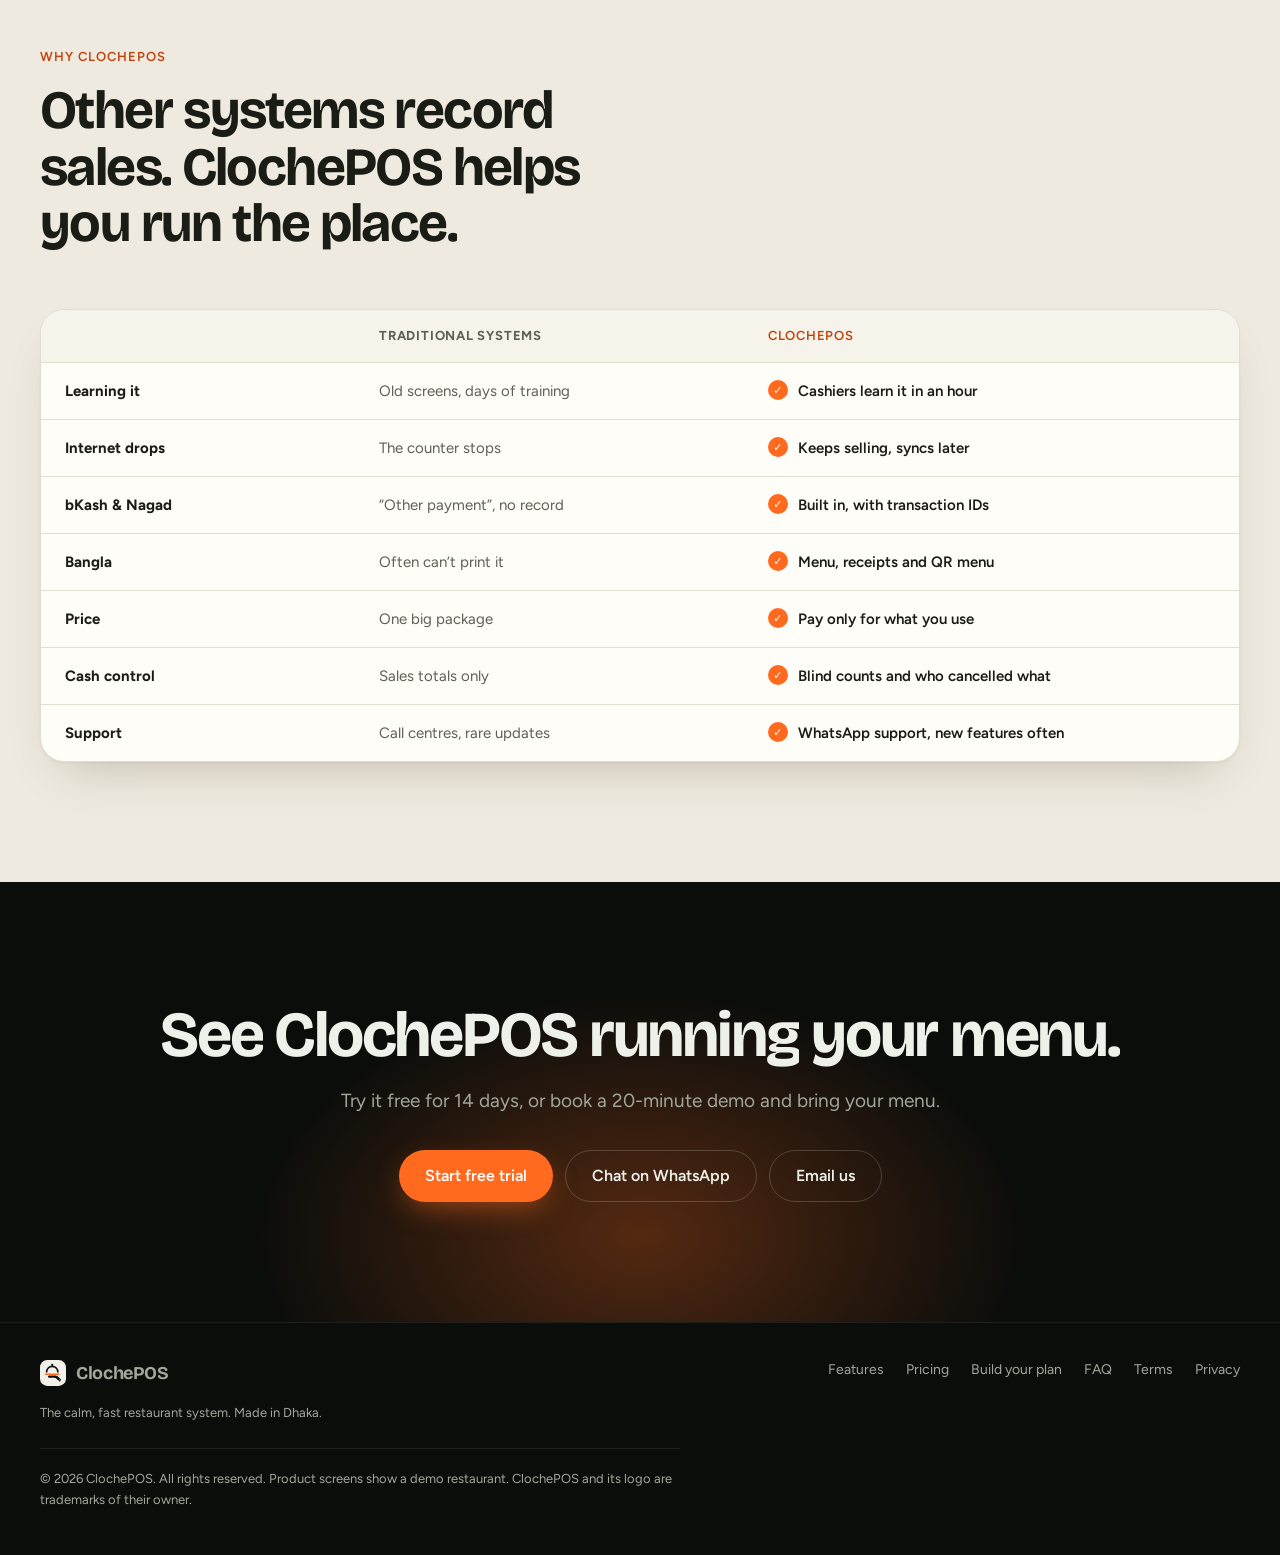
==== commit d8354854: "Features: staff screens in Bangla" ====
--- a/features.html
+++ b/features.html
@@ -234,7 +234,7 @@
                 <article class="bd reveal"><span class="bd-ico" aria-hidden="true">⚡</span><h3>Keeps selling offline</h3><p>Internet down? The register keeps taking paid orders and syncs them, with their real time, when it’s back.</p></article>
                 <article class="bd reveal"><span class="bd-ico" aria-hidden="true">↻</span><h3>Every screen, live</h3><p>Counter, kitchen and table map see each other’s changes the same second.</p></article>
                 <article class="bd reveal"><span class="bd-ico" aria-hidden="true">৳</span><h3>bKash, Nagad, Rocket</h3><p>Real payment methods with transaction IDs, split bills and change for cash.</p></article>
-                <article class="bd reveal"><span class="bd-ico bn" aria-hidden="true">অ</span><h3>Your language</h3><p>Bangla and English dish names, receipts and a QR menu guests switch with one tap.</p></article>
+                <article class="bd reveal"><span class="bd-ico bn" aria-hidden="true">অ</span><h3>Your language</h3><p>Staff screens in বাংলা or English for each person, plus Bangla dish names, receipts and a bilingual QR menu.</p></article>
                 <article class="bd reveal"><span class="bd-ico" aria-hidden="true">▣</span><h3>Any device you own</h3><p>A laptop, an Android tablet or your old PC, with the thermal printer you already have.</p></article>
                 <article class="bd reveal"><span class="bd-ico" aria-hidden="true">%</span><h3>Local tax <span class="soon">Mushak 6.3 soon</span></h3><p>VAT inclusive or exclusive, your BIN on receipts, extra charges and rounding.</p></article>
             </div>
